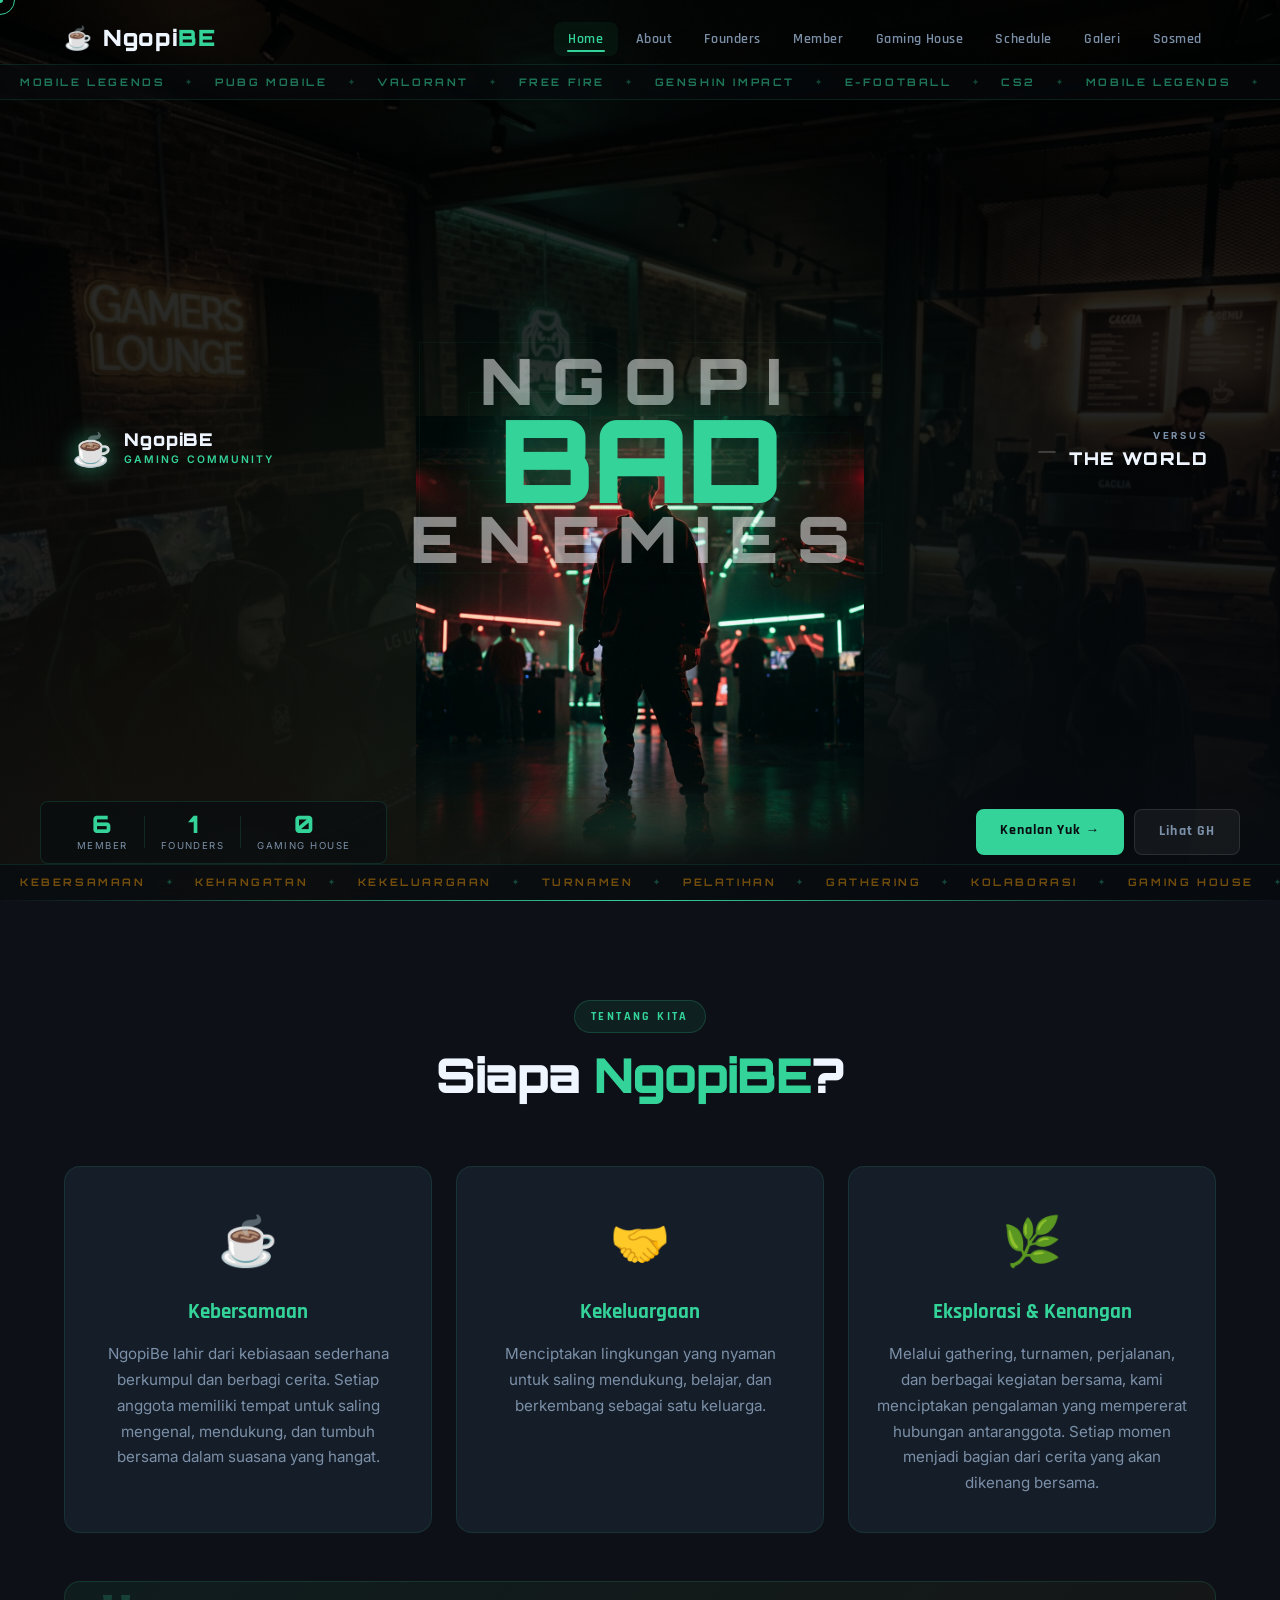
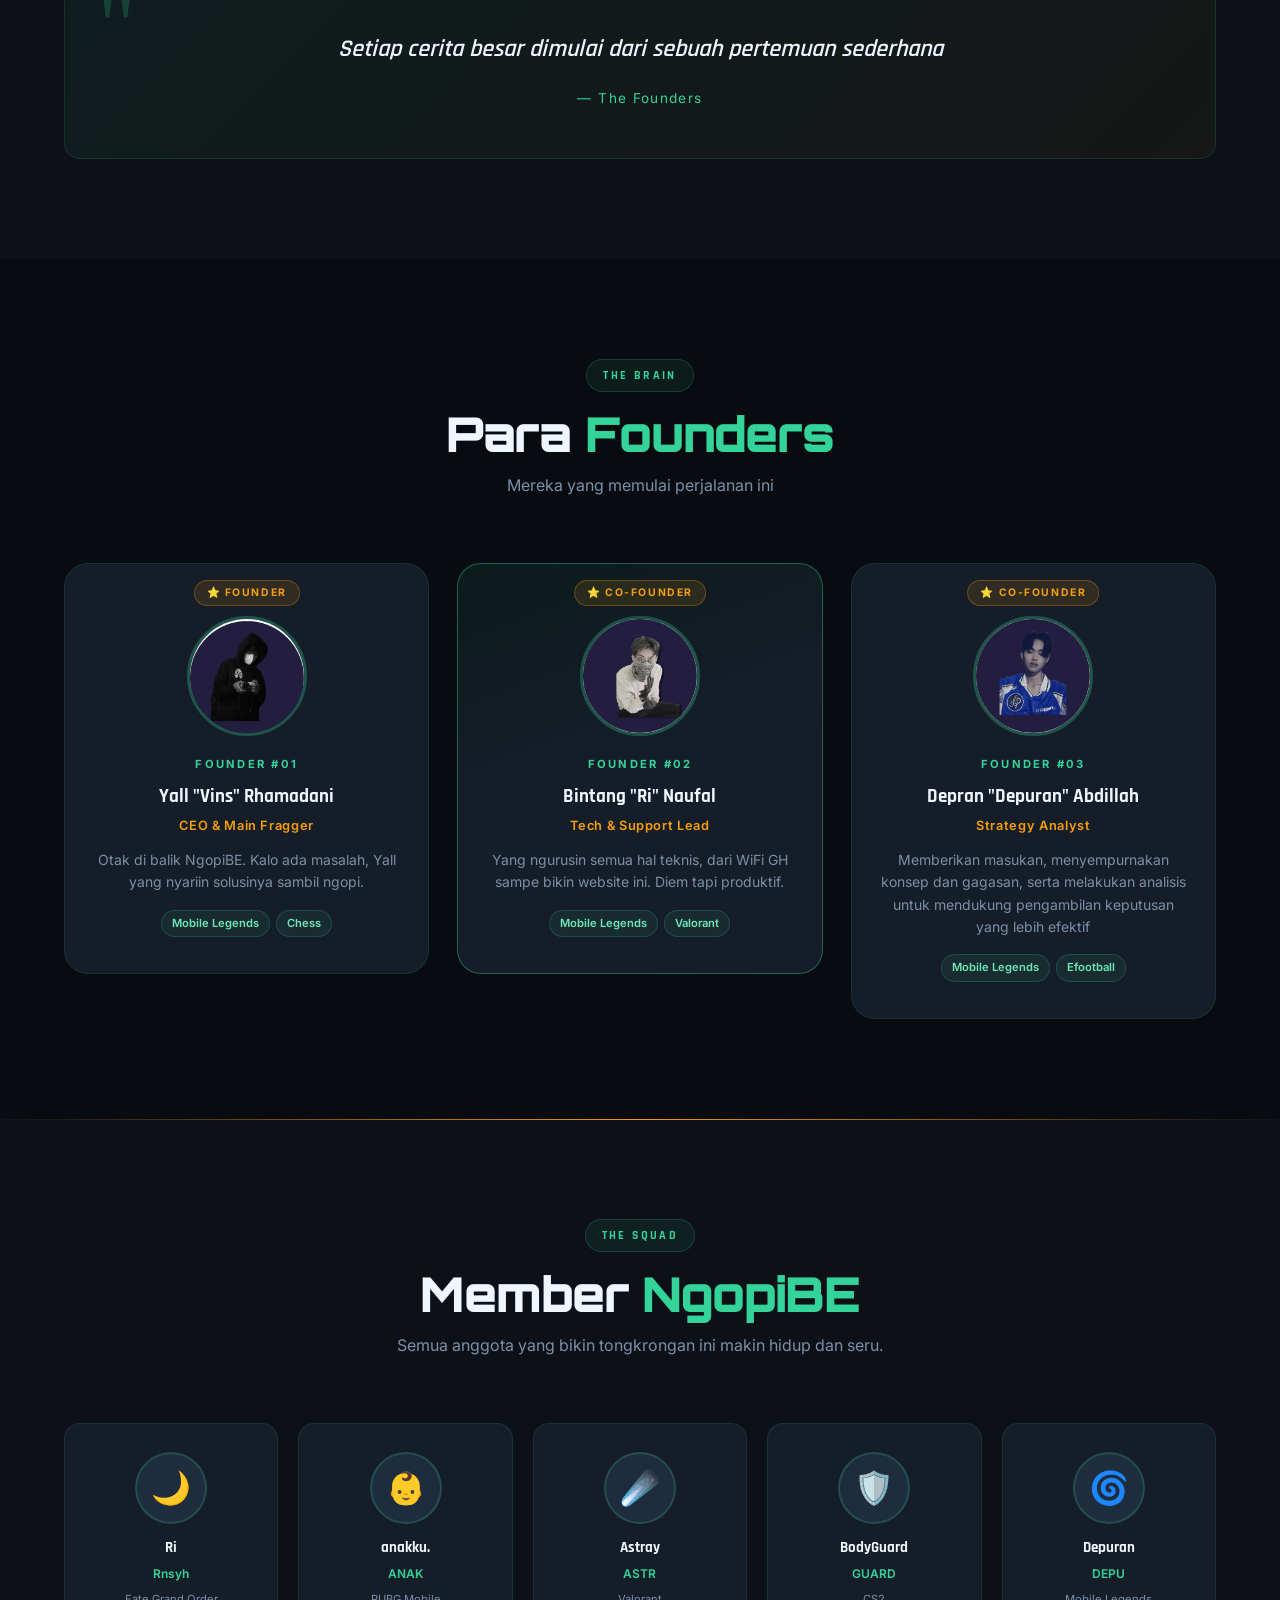
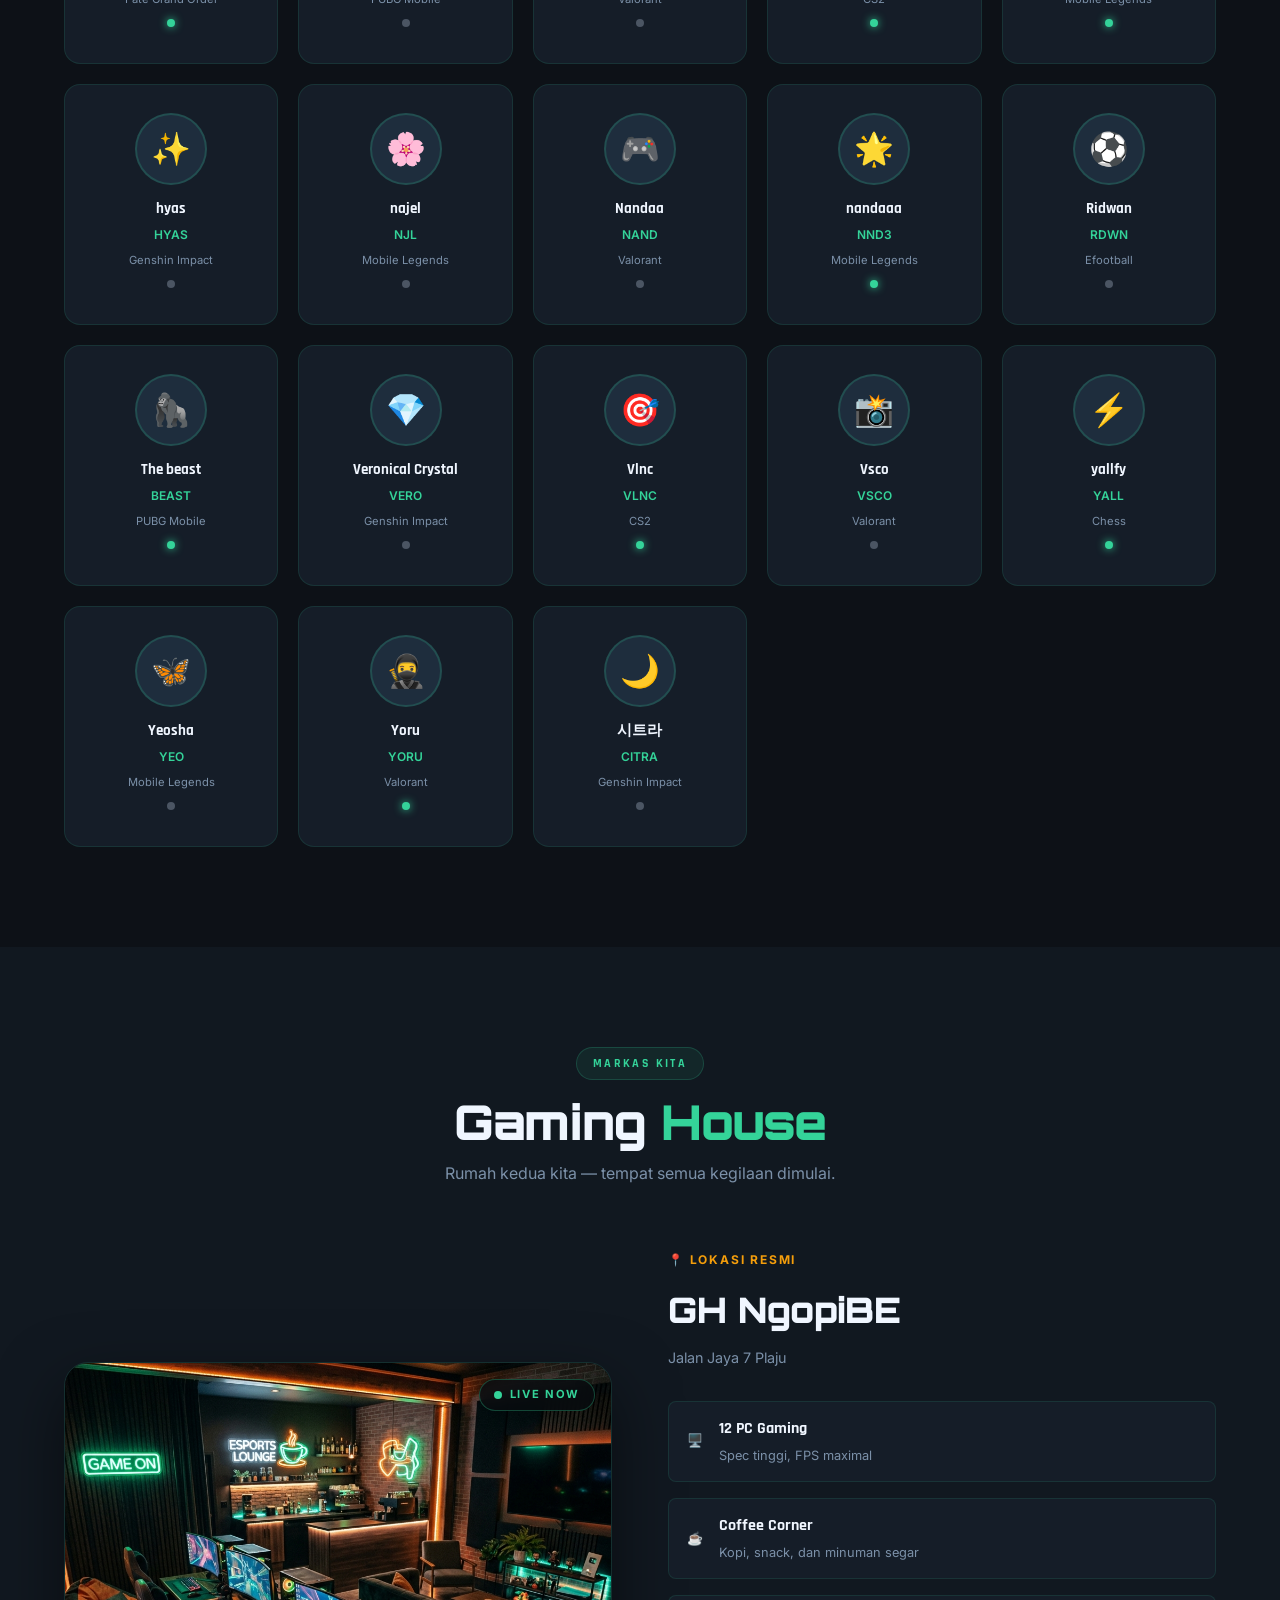
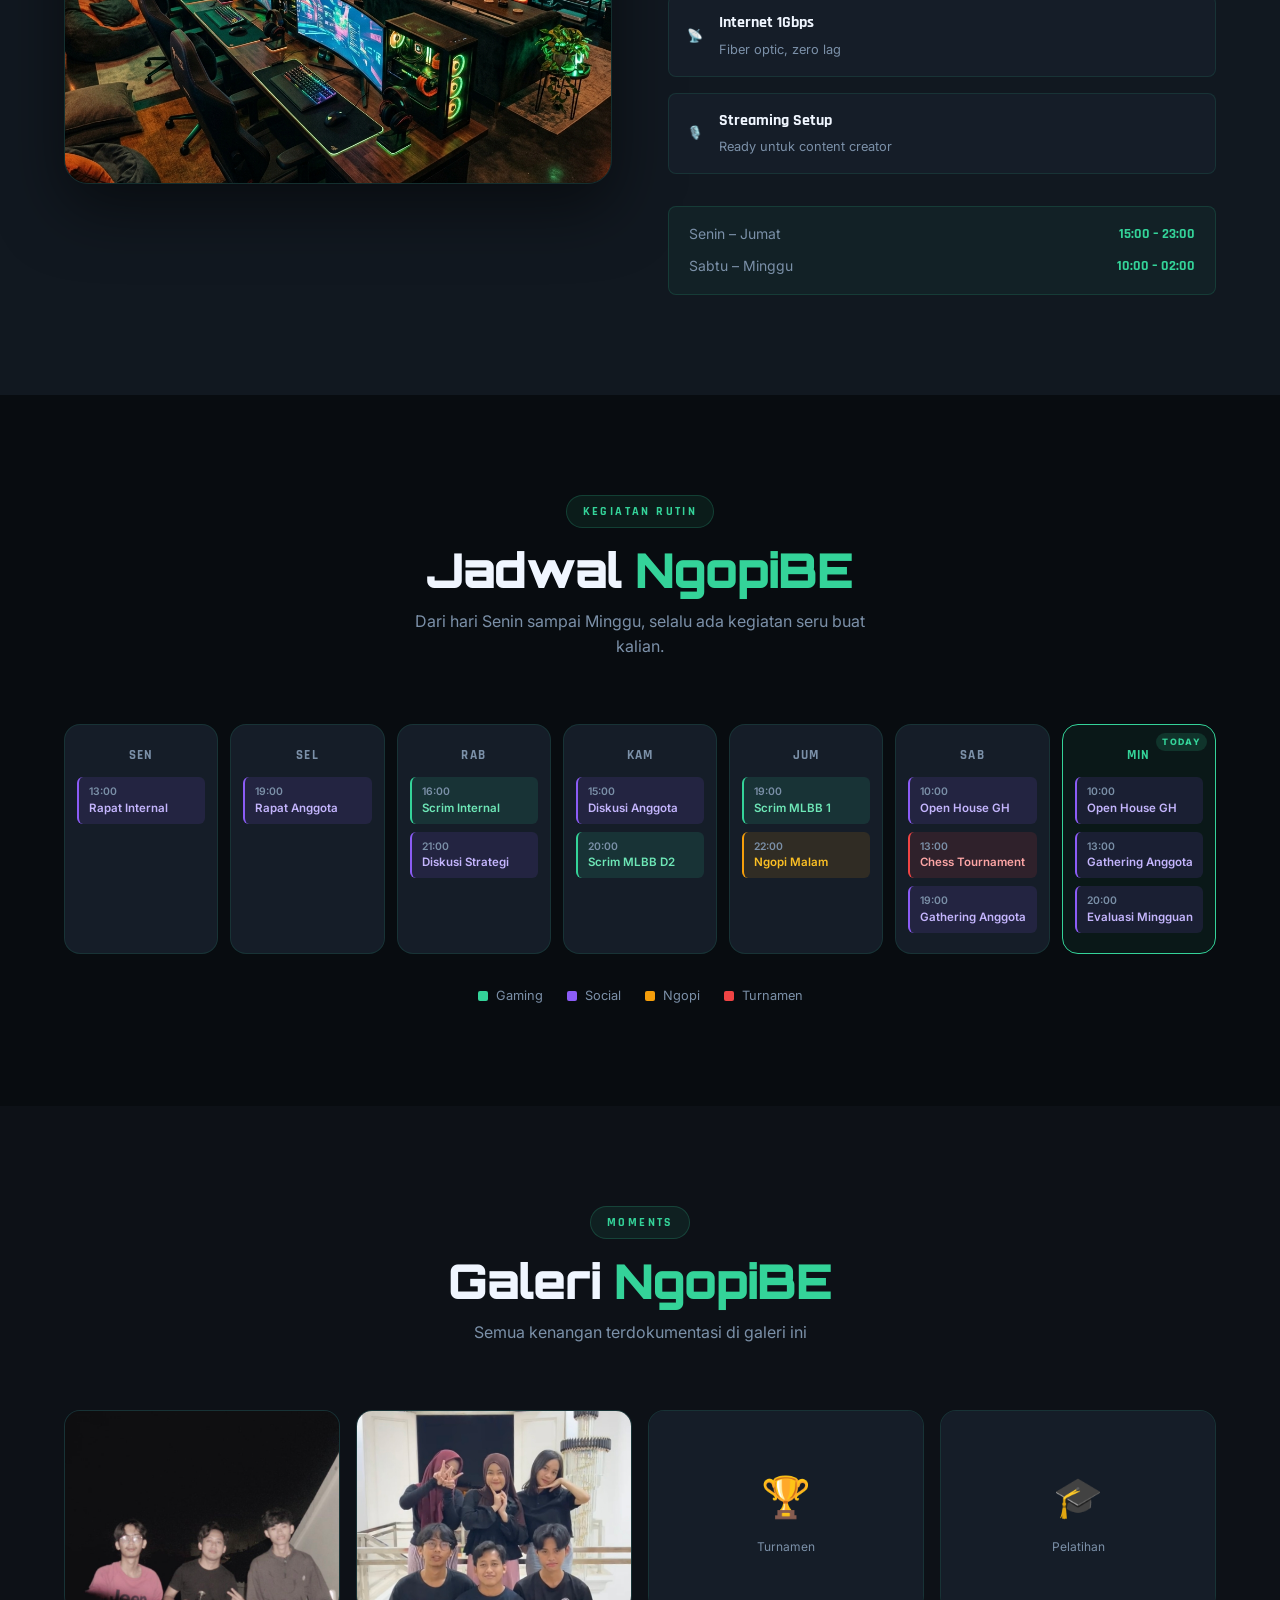
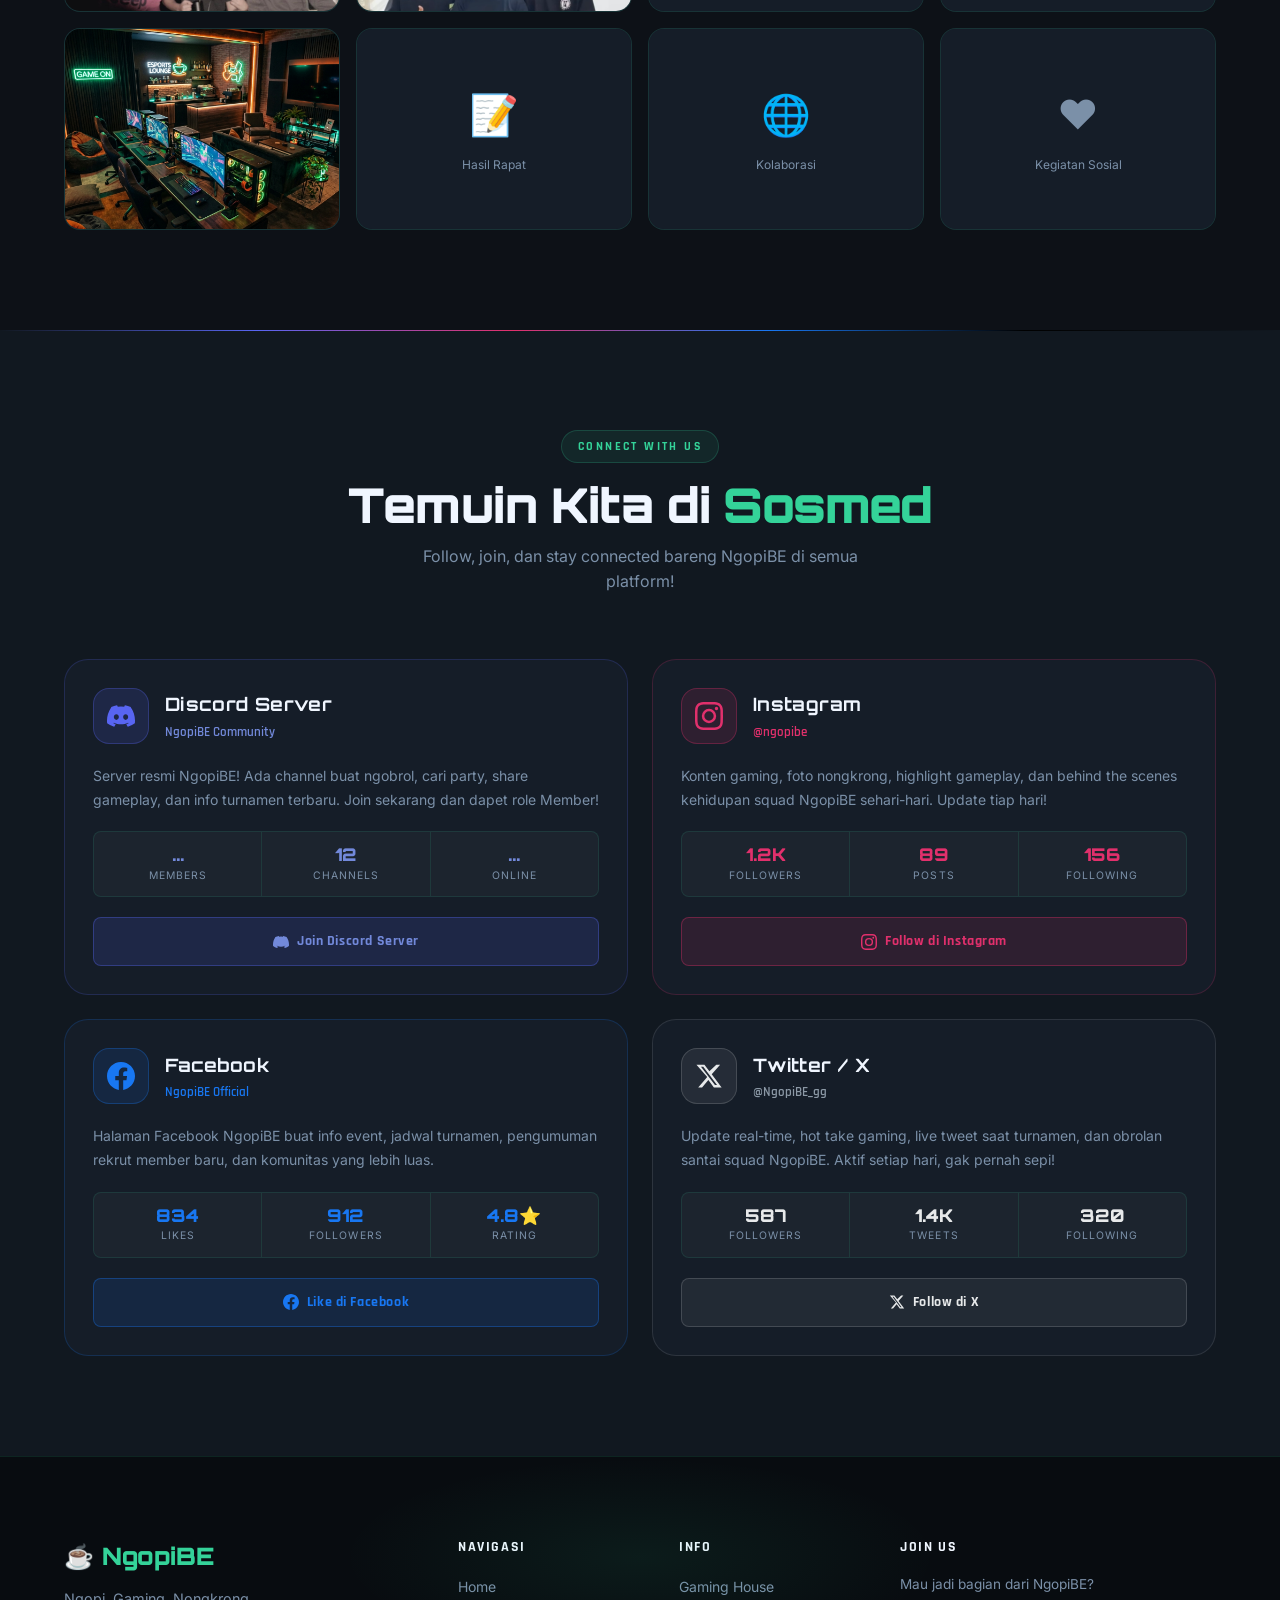
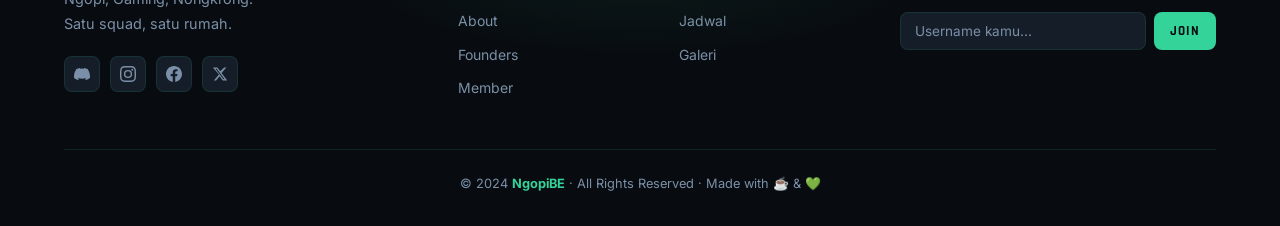
==== index.html @ 9f5633d6 "Update index.html" ====
<!DOCTYPE html>
<html lang="id">

<head>
  <meta charset="UTF-8" />
  <meta name="viewport" content="width=device-width, initial-scale=1.0" />
  <meta name="description"
    content="NgopiBE — Tempat tongkrongan, gaming house, dan komunitas terbaik. Ngopi, main, hangout bareng!" />
  <title>NgopiBE | Ngopi Bad Enemies</title>
  <link rel="preconnect" href="https://fonts.googleapis.com" />
  <link rel="preconnect" href="https://fonts.gstatic.com" crossorigin />
  <link
    href="https://fonts.googleapis.com/css2?family=Rajdhani:wght@400;500;600;700&family=Inter:wght@300;400;500;600&family=Orbitron:wght@400;700;900&display=swap"
    rel="stylesheet" />
  <link rel="stylesheet" href="assets/css/style.css" />
  <script src="https://identity.netlify.com/v1/netlify-identity-widget.js"></script>
</head>

<body>

  <!-- ── CUSTOM MAGNETIC CURSOR ── -->
  <div id="cursor-dot" aria-hidden="true"></div>
  <div id="cursor-follower" aria-hidden="true"></div>

  <!-- ── PARTICLES ── -->
  <div id="particles-container" aria-hidden="true"></div>

  <!-- ── NAVBAR ── -->
  <nav id="navbar" role="navigation" aria-label="Main navigation">
    <div class="nav-container">
      <a href="#home" class="nav-logo" id="nav-logo-link">
        <span class="logo-icon">☕</span>
        <span class="logo-text">Ngopi<span class="logo-accent">BE</span></span>
      </a>
      <ul class="nav-links" id="nav-links-list">
        <li><a href="#home" class="nav-link active" id="nav-home">Home</a></li>
        <li><a href="#about" class="nav-link" id="nav-about">About</a></li>
        <li><a href="#founders" class="nav-link" id="nav-founders">Founders</a></li>
        <li><a href="#members" class="nav-link" id="nav-members">Member</a></li>
        <li><a href="#gaming-house" class="nav-link" id="nav-gh">Gaming House</a></li>
        <li><a href="#schedule" class="nav-link" id="nav-schedule">Schedule</a></li>
        <li><a href="#gallery" class="nav-link" id="nav-gallery">Galeri</a></li>
        <li><a href="#socials" class="nav-link" id="nav-socials">Sosmed</a></li>
      </ul>
      <button class="nav-toggle" id="nav-toggle-btn" aria-label="Toggle menu" aria-expanded="false">
        <span></span><span></span><span></span>
      </button>
    </div>
  </nav>

  <!-- ── HERO SECTION ── -->
  <section id="home" class="hero-section">

    <!-- Background -->
    <div class="hero-bg-overlay"></div>
    <img src="assets/images/hero-bg.png" alt="NgopiBE Background" class="hero-bg-img" />

    <!-- TOP MARQUEE TICKER -->
    <div class="hero-ticker hero-ticker--top" aria-hidden="true">
      <div class="ticker-track">
        <span>MOBILE LEGENDS</span><span class="ticker-dot">✦</span>
        <span>PUBG MOBILE</span><span class="ticker-dot">✦</span>
        <span>VALORANT</span><span class="ticker-dot">✦</span>
        <span>FREE FIRE</span><span class="ticker-dot">✦</span>
        <span>GENSHIN IMPACT</span><span class="ticker-dot">✦</span>
        <span>E-FOOTBALL</span><span class="ticker-dot">✦</span>
        <span>CS2</span><span class="ticker-dot">✦</span>
        <span>MOBILE LEGENDS</span><span class="ticker-dot">✦</span>
        <span>PUBG MOBILE</span><span class="ticker-dot">✦</span>
        <span>VALORANT</span><span class="ticker-dot">✦</span>
        <span>FREE FIRE</span><span class="ticker-dot">✦</span>
        <span>GENSHIN IMPACT</span><span class="ticker-dot">✦</span>
      </div>
    </div>

    <!-- MAIN HERO CONTENT -->
    <div class="hero-center">

      <!-- Left Label -->
      <div class="hero-label-left" id="hero-label-left">
        <div class="hero-org-logo">
          <span class="org-icon">☕</span>
          <div class="org-text">
            <span class="org-name">NgopiBE</span>
            <span class="org-sub">Gaming Community</span>
          </div>
        </div>
      </div>

      <!-- Big Title -->
      <div class="hero-title-wrap" id="hero-main-title">
        <div class="hero-big-number" aria-hidden="true">BE</div>
        <h1 class="hero-main-text">
          <span class="hmt-line hmt-top">NGOPI</span>
          <span class="hmt-line hmt-accent">BAD</span>
          <span class="hmt-line hmt-bottom">ENEMIES</span>
        </h1>
      </div>

      <!-- Right Label -->
      <div class="hero-label-right" id="hero-label-right">
        <span class="hero-versus">—</span>
        <div class="hero-right-info">
          <span class="hero-vs-label">VERSUS</span>
          <span class="hero-vs-name">THE WORLD</span>
        </div>
      </div>

    </div>

    <!-- Character image center -->
    <div class="hero-char-wrap" id="hero-char-wrap" aria-hidden="true">
      <img src="assets/images/hero-char.png" alt="" class="hero-char-img" />
      <div class="hero-char-glow"></div>
    </div>

    <!-- BOTTOM BAR -->
    <div class="hero-bottom-bar" id="hero-bottom-bar">
      <div class="hbb-left">
        <div class="hbb-stat">
          <span class="hbb-num" id="hero-member-count" data-target="12">0</span>
          <span class="hbb-lbl">Member</span>
        </div>
        <div class="hbb-divider"></div>
        <div class="hbb-stat">
          <span class="hbb-num" data-target="3">0</span>
          <span class="hbb-lbl">Founders</span>
        </div>
        <div class="hbb-divider"></div>
        <div class="hbb-stat">
          <span class="hbb-num" data-target="1">0</span>
          <span class="hbb-lbl">Gaming House</span>
        </div>
      </div>
      <div class="hbb-right">
        <a href="#founders" class="hbb-btn" id="hero-cta-founders">Kenalan Yuk →</a>
        <a href="#gaming-house" class="hbb-btn hbb-btn--ghost" id="hero-cta-gh">Lihat GH</a>
      </div>
    </div>

    <!-- BOTTOM MARQUEE TICKER -->
    <div class="hero-ticker hero-ticker--bottom" aria-hidden="true">
      <div class="ticker-track ticker-track--reverse">
        <span>KEBERSAMAAN</span><span class="ticker-dot">✦</span>
        <span>KEHANGATAN</span><span class="ticker-dot">✦</span>
        <span>KEKELUARGAAN</span><span class="ticker-dot">✦</span>
        <span>TURNAMEN</span><span class="ticker-dot">✦</span>
        <span>PELATIHAN</span><span class="ticker-dot">✦</span>
        <span>GATHERING</span><span class="ticker-dot">✦</span>
        <span>KOLABORASI</span><span class="ticker-dot">✦</span>
        <span>GAMING HOUSE</span><span class="ticker-dot">✦</span>
        <span>KESERUAN</span><span class="ticker-dot">✦</span>
        <span>BELAJAR</span><span class="ticker-dot">✦</span>
        <span>BERMAIN</span><span class="ticker-dot">✦</span>
        <span>EST. 2020</span><span class="ticker-dot">✦</span>
      </div>
    </div>

  </section>


  <!-- ── ABOUT SECTION ── -->
  <section id="about" class="about-section section-padding">
    <div class="container">
      <div class="section-header">
        <span class="section-tag">Tentang Kita</span>
        <h2 class="section-title" id="about-title">Siapa <span class="accent">NgopiBE</span>?</h2>
      </div>
      <div class="about-grid">
        <div class="about-card" id="about-card-1">
          <div class="about-icon">☕</div>
          <h3>Kebersamaan</h3>
          <p>NgopiBe lahir dari kebiasaan sederhana berkumpul dan berbagi cerita. Setiap anggota memiliki tempat untuk saling mengenal, 
            mendukung, dan tumbuh bersama dalam suasana yang hangat.</p>
        </div>
        <div class="about-card" id="about-card-2">
          <div class="about-icon">🤝</div>
          <h3>Kekeluargaan</h3>
          <p>Menciptakan lingkungan yang nyaman untuk saling mendukung, belajar, dan berkembang sebagai satu keluarga.</p>
        </div>
        <div class="about-card" id="about-card-3">
          <div class="about-icon">🌿</div>
          <h3>Eksplorasi & Kenangan</h3>
          <p>Melalui gathering, turnamen, perjalanan, dan berbagai kegiatan bersama, kami menciptakan pengalaman yang mempererat 
            hubungan antaranggota. Setiap momen menjadi bagian dari cerita yang akan dikenang bersama.</p>
        </div>
      </div>
      <div class="about-quote-block" id="about-quote">
        <div class="quote-mark">"</div>
        <blockquote>Setiap cerita besar dimulai dari sebuah pertemuan sederhana
        </blockquote>
        <cite>— The Founders</cite>
      </div>
    </div>
  </section>

  <!-- ── FOUNDERS SECTION ── -->
  <section id="founders" class="founders-section section-padding">
    <div class="container">
      <div class="section-header">
        <span class="section-tag">The Brain</span>
        <h2 class="section-title" id="founders-title">Para <span class="accent">Founders</span></h2>
        <p class="section-desc">Mereka yang memulai perjalanan ini</p>
      </div>
      <div class="founders-grid" id="founders-grid">

        <div class="founder-card" id="founder-card-1">
          <div class="founder-badge-top">⭐ FOUNDER</div>
          <div class="founder-card-inner">
            <div class="founder-img-wrap">
              <img src="assets/images/founder1.png" alt="Founder 1 NgopiBE" class="founder-img" />
              <div class="founder-glow"></div>
            </div>
            <div class="founder-rank">Founder #01</div>
            <h3 class="founder-name">Yall "Vins" Rhamadani</h3>
            <p class="founder-role">CEO & Main Fragger</p>
            <p class="founder-bio">Otak di balik NgopiBE. Kalo ada masalah, Yall yang nyariin solusinya sambil ngopi.
            </p>
            <div class="founder-games">
              <span class="game-tag">Mobile Legends</span>
              <span class="game-tag">Chess</span>
            </div>
          </div>
        </div>

        <div class="founder-card featured" id="founder-card-2">
          <div class="founder-badge-top">⭐ CO-FOUNDER</div>
          <div class="founder-card-inner">
            <div class="founder-img-wrap">
              <img src="assets/images/founder2.png" alt="Founder 2 NgopiBE" class="founder-img" />
              <div class="founder-glow"></div>
            </div>
            <div class="founder-rank">Founder #02</div>
            <h3 class="founder-name">Bintang "Ri" Naufal</h3>
            <p class="founder-role">Tech & Support Lead</p>
            <p class="founder-bio">Yang ngurusin semua hal teknis, dari WiFi GH sampe bikin website ini. Diem tapi
              produktif.</p>
            <div class="founder-games">
              <span class="game-tag">Mobile Legends</span>
              <span class="game-tag">Valorant</span>
            </div>
          </div>
        </div>

        <div class="founder-card" id="founder-card-3">
          <div class="founder-badge-top">⭐ CO-FOUNDER</div>
          <div class="founder-card-inner">
            <div class="founder-img-wrap">
              <img src="assets/images/founder3.png" alt="Founder 3 NgopiBE" class="founder-img" />
              <div class="founder-glow"></div>
            </div>
            <div class="founder-rank">Founder #03</div>
            <h3 class="founder-name">Depran "Depuran" Abdillah</h3>
            <p class="founder-role">Strategy Analyst</p>
            <p class="founder-bio">Memberikan masukan, menyempurnakan konsep dan gagasan, serta melakukan analisis untuk
              mendukung pengambilan keputusan yang lebih efektif</p>
            <div class="founder-games">
              <span class="game-tag">Mobile Legends</span>
              <span class="game-tag">Efootball</span>
            </div>
          </div>
        </div>

      </div>
    </div>
  </section>

  <!-- ── MEMBERS SECTION ── -->
  <section id="members" class="members-section section-padding">
    <div class="container">
      <div class="section-header">
        <span class="section-tag">The Squad</span>
        <h2 class="section-title" id="members-title">Member <span class="accent">NgopiBE</span></h2>
        <p class="section-desc">Semua anggota yang bikin tongkrongan ini makin hidup dan seru.</p>
      </div>
      <div class="members-grid" id="members-grid">
        <!-- Member cards generated by JS -->
      </div>
    </div>
  </section>

  <!-- ── GAMING HOUSE SECTION ── -->
  <section id="gaming-house" class="gh-section section-padding">
    <div class="container">
      <div class="section-header">
        <span class="section-tag">Markas Kita</span>
        <h2 class="section-title" id="gh-title">Gaming <span class="accent">House</span></h2>
        <p class="section-desc">Rumah kedua kita — tempat semua kegilaan dimulai.</p>
      </div>
      <div class="gh-content">
        <div class="gh-image-wrap" id="gh-image-wrap">
          <img src="assets/images/gh-location.png" alt="NgopiBE Gaming House Interior" class="gh-img" />
          <div class="gh-img-overlay">
            <span class="gh-live-badge"><span class="live-dot"></span> LIVE NOW</span>
          </div>
        </div>
        <div class="gh-info" id="gh-info">
          <div class="gh-tag">📍 Lokasi Resmi</div>
          <h3 class="gh-name" id="gh-name"></h3>
          <p class="gh-address" id="gh-address"></p>
          <div class="gh-features" id="gh-features-container">
            <!-- Features populated by JS -->
          </div>
          <div class="gh-hours" id="gh-hours-container">
            <!-- Hours populated by JS -->
          </div>
        </div>
      </div>
    </div>
  </section>

  <!-- ── SCHEDULE SECTION ── -->
  <section id="schedule" class="schedule-section section-padding">
    <div class="container">
      <div class="section-header">
        <span class="section-tag">Kegiatan Rutin</span>
        <h2 class="section-title" id="schedule-title">Jadwal <span class="accent">NgopiBE</span></h2>
        <p class="section-desc">Dari hari Senin sampai Minggu, selalu ada kegiatan seru buat kalian.</p>
      </div>
      <div class="schedule-week" id="schedule-week">
        <!-- Schedule cards generated by JS -->
      </div>
      <div class="schedule-legend">
        <div class="legend-item"><span class="legend-dot gaming"></span> Gaming</div>
        <div class="legend-item"><span class="legend-dot social"></span> Social</div>
        <div class="legend-item"><span class="legend-dot coffee"></span> Ngopi</div>
        <div class="legend-item"><span class="legend-dot tournament"></span> Turnamen</div>
      </div>
    </div>
  </section>

  <!-- ── GALLERY SECTION ── -->
  <section id="gallery" class="gallery-section section-padding">
    <div class="container">
      <div class="section-header">
        <span class="section-tag">Moments</span>
        <h2 class="section-title" id="gallery-title">Galeri <span class="accent">NgopiBE</span></h2>
        <p class="section-desc">Semua kenangan terdokumentasi di galeri ini</p>
      </div>
      <div class="gallery-grid" id="gallery-grid">
        <!-- Gallery items generated by JS -->
      </div>
    </div>
  </section>

  <!-- ── SOCIAL MEDIA SECTION ── -->
  <section id="socials" class="socials-section section-padding">
    <div class="container">
      <div class="section-header">
        <span class="section-tag">Connect With Us</span>
        <h2 class="section-title" id="socials-title">Temuin Kita di <span class="accent">Sosmed</span></h2>
        <p class="section-desc">Follow, join, dan stay connected bareng NgopiBE di semua platform!</p>
      </div>
      <div class="socials-grid" id="socials-grid">

        <!-- Discord -->
        <div class="social-card discord-card reveal" id="social-discord">
          <div class="social-card-header">
            <div class="social-icon-wrap discord">
              <svg viewBox="0 0 24 24" fill="currentColor" class="social-svg" aria-hidden="true">
                <path
                  d="M20.317 4.37a19.791 19.791 0 0 0-4.885-1.515.074.074 0 0 0-.079.037c-.21.375-.444.864-.608 1.25a18.27 18.27 0 0 0-5.487 0 12.64 12.64 0 0 0-.617-1.25.077.077 0 0 0-.079-.037A19.736 19.736 0 0 0 3.677 4.37a.07.07 0 0 0-.032.027C.533 9.046-.32 13.58.099 18.057a.082.082 0 0 0 .031.057 19.9 19.9 0 0 0 5.993 3.03.078.078 0 0 0 .084-.028 14.09 14.09 0 0 0 1.226-1.994.076.076 0 0 0-.041-.106 13.107 13.107 0 0 1-1.872-.892.077.077 0 0 1-.008-.128 10.2 10.2 0 0 0 .372-.292.074.074 0 0 1 .077-.01c3.928 1.793 8.18 1.793 12.062 0a.074.074 0 0 1 .078.01c.12.098.246.198.373.292a.077.077 0 0 1-.006.127 12.299 12.299 0 0 1-1.873.892.077.077 0 0 0-.041.107c.36.698.772 1.362 1.225 1.993a.076.076 0 0 0 .084.028 19.839 19.839 0 0 0 6.002-3.03.077.077 0 0 0 .032-.054c.5-5.177-.838-9.674-3.549-13.66a.061.061 0 0 0-.031-.03zM8.02 15.33c-1.183 0-2.157-1.085-2.157-2.419 0-1.333.956-2.419 2.157-2.419 1.21 0 2.176 1.096 2.157 2.42 0 1.333-.956 2.418-2.157 2.418zm7.975 0c-1.183 0-2.157-1.085-2.157-2.419 0-1.333.955-2.419 2.157-2.419 1.21 0 2.176 1.096 2.157 2.42 0 1.333-.946 2.418-2.157 2.418z" />
              </svg>
            </div>
            <div class="social-platform-info">
              <span class="platform-name">Discord Server</span>
              <span class="platform-handle">NgopiBE Community</span>
            </div>
          </div>
          <div class="social-card-body">
            <p class="social-desc">Server resmi NgopiBE! Ada channel buat ngobrol, cari party, share gameplay, dan info
              turnamen terbaru. Join sekarang dan dapet role Member!</p>
            <div class="social-stats">
              <div class="sstat-item">
                <span class="sstat-num" id="dc-members">...</span>
                <span class="sstat-lbl">Members</span>
              </div>
              <div class="sstat-item">
                <span class="sstat-num">12</span>
                <span class="sstat-lbl">Channels</span>
              </div>
              <div class="sstat-item">
                <span class="sstat-num" id="dc-online">...</span>
                <span class="sstat-lbl">Online</span>
              </div>
            </div>
          </div>
          <a href="https://discord.gg/YMsmjPGB" target="_blank" rel="noopener" id="btn-discord"
            class="social-cta-btn discord-btn">
            <svg viewBox="0 0 24 24" fill="currentColor" width="16" height="16">
              <path
                d="M20.317 4.37a19.791 19.791 0 0 0-4.885-1.515.074.074 0 0 0-.079.037c-.21.375-.444.864-.608 1.25a18.27 18.27 0 0 0-5.487 0 12.64 12.64 0 0 0-.617-1.25.077.077 0 0 0-.079-.037A19.736 19.736 0 0 0 3.677 4.37a.07.07 0 0 0-.032.027C.533 9.046-.32 13.58.099 18.057a.082.082 0 0 0 .031.057 19.9 19.9 0 0 0 5.993 3.03.078.078 0 0 0 .084-.028 14.09 14.09 0 0 0 1.226-1.994.076.076 0 0 0-.041-.106 13.107 13.107 0 0 1-1.872-.892.077.077 0 0 1-.008-.128 10.2 10.2 0 0 0 .372-.292.074.074 0 0 1 .077-.01c3.928 1.793 8.18 1.793 12.062 0a.074.074 0 0 1 .078.01c.12.098.246.198.373.292a.077.077 0 0 1-.006.127 12.299 12.299 0 0 1-1.873.892.077.077 0 0 0-.041.107c.36.698.772 1.362 1.225 1.993a.076.076 0 0 0 .084.028 19.839 19.839 0 0 0 6.002-3.03.077.077 0 0 0 .032-.054c.5-5.177-.838-9.674-3.549-13.66a.061.061 0 0 0-.031-.03z" />
            </svg>
            Join Discord Server
          </a>
        </div>

        <!-- Instagram -->
        <div class="social-card instagram-card reveal reveal-delay-1" id="social-instagram">
          <div class="social-card-header">
            <div class="social-icon-wrap instagram">
              <svg viewBox="0 0 24 24" fill="currentColor" class="social-svg" aria-hidden="true">
                <path
                  d="M12 2.163c3.204 0 3.584.012 4.85.07 3.252.148 4.771 1.691 4.919 4.919.058 1.265.069 1.645.069 4.849 0 3.205-.012 3.584-.069 4.849-.149 3.225-1.664 4.771-4.919 4.919-1.266.058-1.644.07-4.85.07-3.204 0-3.584-.012-4.849-.07-3.26-.149-4.771-1.699-4.919-4.92-.058-1.265-.07-1.644-.07-4.849 0-3.204.013-3.583.07-4.849.149-3.227 1.664-4.771 4.919-4.919 1.266-.057 1.645-.069 4.849-.069zM12 0C8.741 0 8.333.014 7.053.072 2.695.272.273 2.69.073 7.052.014 8.333 0 8.741 0 12c0 3.259.014 3.668.072 4.948.2 4.358 2.618 6.78 6.98 6.98C8.333 23.986 8.741 24 12 24c3.259 0 3.668-.014 4.948-.072 4.354-.2 6.782-2.618 6.979-6.98.059-1.28.073-1.689.073-4.948 0-3.259-.014-3.667-.072-4.947-.196-4.354-2.617-6.78-6.979-6.98C15.668.014 15.259 0 12 0zm0 5.838a6.162 6.162 0 1 0 0 12.324 6.162 6.162 0 0 0 0-12.324zM12 16a4 4 0 1 1 0-8 4 4 0 0 1 0 8zm6.406-11.845a1.44 1.44 0 1 0 0 2.881 1.44 1.44 0 0 0 0-2.881z" />
              </svg>
            </div>
            <div class="social-platform-info">
              <span class="platform-name">Instagram</span>
              <span class="platform-handle">@ngopibe</span>
            </div>
          </div>
          <div class="social-card-body">
            <p class="social-desc">Konten gaming, foto nongkrong, highlight gameplay, dan behind the scenes kehidupan
              squad NgopiBE sehari-hari. Update tiap hari!</p>
            <div class="social-stats">
              <div class="sstat-item">
                <span class="sstat-num">1.2K</span>
                <span class="sstat-lbl">Followers</span>
              </div>
              <div class="sstat-item">
                <span class="sstat-num">89</span>
                <span class="sstat-lbl">Posts</span>
              </div>
              <div class="sstat-item">
                <span class="sstat-num">156</span>
                <span class="sstat-lbl">Following</span>
              </div>
            </div>
          </div>
          <a href="https://www.instagram.com/ngopibe/?utm_source=ig_web_button_share_sheet" target="_blank"
            rel="noopener" id="btn-instagram" class="social-cta-btn instagram-btn">
            <svg viewBox="0 0 24 24" fill="currentColor" width="16" height="16">
              <path
                d="M12 2.163c3.204 0 3.584.012 4.85.07 3.252.148 4.771 1.691 4.919 4.919.058 1.265.069 1.645.069 4.849 0 3.205-.012 3.584-.069 4.849-.149 3.225-1.664 4.771-4.919 4.919-1.266.058-1.644.07-4.85.07-3.204 0-3.584-.012-4.849-.07-3.26-.149-4.771-1.699-4.919-4.92-.058-1.265-.07-1.644-.07-4.849 0-3.204.013-3.583.07-4.849.149-3.227 1.664-4.771 4.919-4.919 1.266-.057 1.645-.069 4.849-.069zM12 0C8.741 0 8.333.014 7.053.072 2.695.272.273 2.69.073 7.052.014 8.333 0 8.741 0 12c0 3.259.014 3.668.072 4.948.2 4.358 2.618 6.78 6.98 6.98C8.333 23.986 8.741 24 12 24c3.259 0 3.668-.014 4.948-.072 4.354-.2 6.782-2.618 6.979-6.98.059-1.28.073-1.689.073-4.948 0-3.259-.014-3.667-.072-4.947-.196-4.354-2.617-6.78-6.979-6.98C15.668.014 15.259 0 12 0zm0 5.838a6.162 6.162 0 1 0 0 12.324 6.162 6.162 0 0 0 0-12.324zM12 16a4 4 0 1 1 0-8 4 4 0 0 1 0 8zm6.406-11.845a1.44 1.44 0 1 0 0 2.881 1.44 1.44 0 0 0 0-2.881z" />
            </svg>
            Follow di Instagram
          </a>
        </div>

        <!-- Facebook -->
        <div class="social-card facebook-card reveal reveal-delay-2" id="social-facebook">
          <div class="social-card-header">
            <div class="social-icon-wrap facebook">
              <svg viewBox="0 0 24 24" fill="currentColor" class="social-svg" aria-hidden="true">
                <path
                  d="M24 12.073c0-6.627-5.373-12-12-12s-12 5.373-12 12c0 5.99 4.388 10.954 10.125 11.854v-8.385H7.078v-3.47h3.047V9.43c0-3.007 1.792-4.669 4.533-4.669 1.312 0 2.686.235 2.686.235v2.953H15.83c-1.491 0-1.956.925-1.956 1.874v2.25h3.328l-.532 3.47h-2.796v8.385C19.612 23.027 24 18.062 24 12.073z" />
              </svg>
            </div>
            <div class="social-platform-info">
              <span class="platform-name">Facebook</span>
              <span class="platform-handle">NgopiBE Official</span>
            </div>
          </div>
          <div class="social-card-body">
            <p class="social-desc">Halaman Facebook NgopiBE buat info event, jadwal turnamen, pengumuman rekrut member
              baru, dan komunitas yang lebih luas.</p>
            <div class="social-stats">
              <div class="sstat-item">
                <span class="sstat-num">834</span>
                <span class="sstat-lbl">Likes</span>
              </div>
              <div class="sstat-item">
                <span class="sstat-num">912</span>
                <span class="sstat-lbl">Followers</span>
              </div>
              <div class="sstat-item">
                <span class="sstat-num">4.8⭐</span>
                <span class="sstat-lbl">Rating</span>
              </div>
            </div>
          </div>
          <a href="https://facebook.com/ngopibe" target="_blank" rel="noopener" id="btn-facebook"
            class="social-cta-btn facebook-btn">
            <svg viewBox="0 0 24 24" fill="currentColor" width="16" height="16">
              <path
                d="M24 12.073c0-6.627-5.373-12-12-12s-12 5.373-12 12c0 5.99 4.388 10.954 10.125 11.854v-8.385H7.078v-3.47h3.047V9.43c0-3.007 1.792-4.669 4.533-4.669 1.312 0 2.686.235 2.686.235v2.953H15.83c-1.491 0-1.956.925-1.956 1.874v2.25h3.328l-.532 3.47h-2.796v8.385C19.612 23.027 24 18.062 24 12.073z" />
            </svg>
            Like di Facebook
          </a>
        </div>

        <!-- Twitter / X -->
        <div class="social-card twitter-card reveal reveal-delay-3" id="social-twitter">
          <div class="social-card-header">
            <div class="social-icon-wrap twitter">
              <svg viewBox="0 0 24 24" fill="currentColor" class="social-svg" aria-hidden="true">
                <path
                  d="M18.244 2.25h3.308l-7.227 8.26 8.502 11.24H16.17l-4.714-6.231-5.401 6.231H2.748l7.73-8.835L1.254 2.25H8.08l4.253 5.622zm-1.161 17.52h1.833L7.084 4.126H5.117z" />
              </svg>
            </div>
            <div class="social-platform-info">
              <span class="platform-name">Twitter / X</span>
              <span class="platform-handle">@NgopiBE_gg</span>
            </div>
          </div>
          <div class="social-card-body">
            <p class="social-desc">Update real-time, hot take gaming, live tweet saat turnamen, dan obrolan santai squad
              NgopiBE. Aktif setiap hari, gak pernah sepi!</p>
            <div class="social-stats">
              <div class="sstat-item">
                <span class="sstat-num">587</span>
                <span class="sstat-lbl">Followers</span>
              </div>
              <div class="sstat-item">
                <span class="sstat-num">1.4K</span>
                <span class="sstat-lbl">Tweets</span>
              </div>
              <div class="sstat-item">
                <span class="sstat-num">320</span>
                <span class="sstat-lbl">Following</span>
              </div>
            </div>
          </div>
          <a href="https://twitter.com/NgopiBE_gg" target="_blank" rel="noopener" id="btn-twitter"
            class="social-cta-btn twitter-btn">
            <svg viewBox="0 0 24 24" fill="currentColor" width="16" height="16">
              <path
                d="M18.244 2.25h3.308l-7.227 8.26 8.502 11.24H16.17l-4.714-6.231-5.401 6.231H2.748l7.73-8.835L1.254 2.25H8.08l4.253 5.622zm-1.161 17.52h1.833L7.084 4.126H5.117z" />
            </svg>
            Follow di X
          </a>
        </div>

      </div>
    </div>
  </section>

  <!-- ── FOOTER ── -->
  <footer class="footer" id="main-footer">
    <div class="footer-glow"></div>
    <div class="container">
      <div class="footer-top">
        <div class="footer-brand">
          <div class="footer-logo">☕ NgopiBE</div>
          <p>Ngopi, Gaming, Nongkrong.<br />Satu squad, satu rumah.</p>
          <div class="footer-socials">
            <a href="https://discord.gg/YMsmjPGB" target="_blank" rel="noopener" id="footer-dc" class="social-link"
              aria-label="Discord">
              <svg viewBox="0 0 24 24" fill="currentColor" width="16" height="16">
                <path
                  d="M20.317 4.37a19.791 19.791 0 0 0-4.885-1.515.074.074 0 0 0-.079.037c-.21.375-.444.864-.608 1.25a18.27 18.27 0 0 0-5.487 0 12.64 12.64 0 0 0-.617-1.25.077.077 0 0 0-.079-.037A19.736 19.736 0 0 0 3.677 4.37a.07.07 0 0 0-.032.027C.533 9.046-.32 13.58.099 18.057a.082.082 0 0 0 .031.057 19.9 19.9 0 0 0 5.993 3.03.078.078 0 0 0 .084-.028 14.09 14.09 0 0 0 1.226-1.994.076.076 0 0 0-.041-.106 13.107 13.107 0 0 1-1.872-.892.077.077 0 0 1-.008-.128 10.2 10.2 0 0 0 .372-.292.074.074 0 0 1 .077-.01c3.928 1.793 8.18 1.793 12.062 0a.074.074 0 0 1 .078.01c.12.098.246.198.373.292a.077.077 0 0 1-.006.127 12.299 12.299 0 0 1-1.873.892.077.077 0 0 0-.041.107c.36.698.772 1.362 1.225 1.993a.076.076 0 0 0 .084.028 19.839 19.839 0 0 0 6.002-3.03.077.077 0 0 0 .032-.054c.5-5.177-.838-9.674-3.549-13.66a.061.061 0 0 0-.031-.03z" />
              </svg>
            </a>
            <a href="https://www.instagram.com/ngopibe/?utm_source=ig_web_button_share_sheet" target="_blank"
              rel="noopener" id="footer-ig" class="social-link" aria-label="Instagram">
              <svg viewBox="0 0 24 24" fill="currentColor" width="16" height="16">
                <path
                  d="M12 2.163c3.204 0 3.584.012 4.85.07 3.252.148 4.771 1.691 4.919 4.919.058 1.265.069 1.645.069 4.849 0 3.205-.012 3.584-.069 4.849-.149 3.225-1.664 4.771-4.919 4.919-1.266.058-1.644.07-4.85.07-3.204 0-3.584-.012-4.849-.07-3.26-.149-4.771-1.699-4.919-4.92-.058-1.265-.07-1.644-.07-4.849 0-3.204.013-3.583.07-4.849.149-3.227 1.664-4.771 4.919-4.919 1.266-.057 1.645-.069 4.849-.069zM12 0C8.741 0 8.333.014 7.053.072 2.695.272.273 2.69.073 7.052.014 8.333 0 8.741 0 12c0 3.259.014 3.668.072 4.948.2 4.358 2.618 6.78 6.98 6.98C8.333 23.986 8.741 24 12 24c3.259 0 3.668-.014 4.948-.072 4.354-.2 6.782-2.618 6.979-6.98.059-1.28.073-1.689.073-4.948 0-3.259-.014-3.667-.072-4.947-.196-4.354-2.617-6.78-6.979-6.98C15.668.014 15.259 0 12 0zm0 5.838a6.162 6.162 0 1 0 0 12.324 6.162 6.162 0 0 0 0-12.324zM12 16a4 4 0 1 1 0-8 4 4 0 0 1 0 8zm6.406-11.845a1.44 1.44 0 1 0 0 2.881 1.44 1.44 0 0 0 0-2.881z" />
              </svg>
            </a>
            <a href="https://facebook.com/ngopibe" target="_blank" rel="noopener" id="footer-fb" class="social-link"
              aria-label="Facebook">
              <svg viewBox="0 0 24 24" fill="currentColor" width="16" height="16">
                <path
                  d="M24 12.073c0-6.627-5.373-12-12-12s-12 5.373-12 12c0 5.99 4.388 10.954 10.125 11.854v-8.385H7.078v-3.47h3.047V9.43c0-3.007 1.792-4.669 4.533-4.669 1.312 0 2.686.235 2.686.235v2.953H15.83c-1.491 0-1.956.925-1.956 1.874v2.25h3.328l-.532 3.47h-2.796v8.385C19.612 23.027 24 18.062 24 12.073z" />
              </svg>
            </a>
            <a href="https://twitter.com/NgopiBE_gg" target="_blank" rel="noopener" id="footer-tw" class="social-link"
              aria-label="Twitter/X">
              <svg viewBox="0 0 24 24" fill="currentColor" width="16" height="16">
                <path
                  d="M18.244 2.25h3.308l-7.227 8.26 8.502 11.24H16.17l-4.714-6.231-5.401 6.231H2.748l7.73-8.835L1.254 2.25H8.08l4.253 5.622zm-1.161 17.52h1.833L7.084 4.126H5.117z" />
              </svg>
            </a>
          </div>
        </div>
        <div class="footer-links-col">
          <h4>Navigasi</h4>
          <ul>
            <li><a href="#home" id="foot-nav-home">Home</a></li>
            <li><a href="#about" id="foot-nav-about">About</a></li>
            <li><a href="#founders" id="foot-nav-founders">Founders</a></li>
            <li><a href="#members" id="foot-nav-members">Member</a></li>
          </ul>
        </div>
        <div class="footer-links-col">
          <h4>Info</h4>
          <ul>
            <li><a href="#gaming-house" id="foot-nav-gh">Gaming House</a></li>
            <li><a href="#schedule" id="foot-nav-sched">Jadwal</a></li>
            <li><a href="#gallery" id="foot-nav-gal">Galeri</a></li>
          </ul>
        </div>
        <div class="footer-newsletter">
          <h4>Join Us</h4>
          <p>Mau jadi bagian dari NgopiBE?</p>
          <div class="newsletter-form">
            <input type="text" id="join-name-input" placeholder="Username kamu..." aria-label="Username" />
            <button id="join-submit-btn" type="button">JOIN</button>
          </div>
        </div>
      </div>
      <div class="footer-bottom">
        <p>© 2024 <strong>NgopiBE</strong> · All Rights Reserved · Made with ☕ & 💚</p>
      </div>
    </div>
  </footer>

  <!-- ── BACK TO TOP ── -->
  <button id="back-to-top" aria-label="Back to top" title="Back to top">↑</button>

  <!-- ── TOAST ── -->
  <div id="toast-notification" class="toast" role="alert" aria-live="polite"></div>

  <!-- ── LIGHTBOX (POP-UP) ── -->
  <div id="lightbox-modal" class="lightbox">
    <span class="lightbox-close">&times;</span>
    <img class="lightbox-content" id="lightbox-img" src="" alt="Gallery Image">
  </div>

  <script src="assets/js/main.js"></script>
  <script>
    if (window.netlifyIdentity) {
      window.netlifyIdentity.on("init", user => {
        if (!user) {
          window.netlifyIdentity.on("login", () => {
            document.location.href = "/admin/";
          });
        }
      });
    }
  </script>
</body>

</html>
---- assets/css/style.css ----
/* ═══════════════════════════════════════════════
   NgopiBE — Main Stylesheet
   Dark Gaming × Coffee House Aesthetic
═══════════════════════════════════════════════ */

/* ── CSS VARIABLES ── */
:root {
  --clr-bg:       #080c10;
  --clr-bg2:      #0d1117;
  --clr-bg3:      #111820;
  --clr-panel:    #151d28;
  --clr-border:   rgba(52, 211, 153, 0.12);
  --clr-green:    #34d399;
  --clr-green2:   #10b981;
  --clr-green3:   #6ee7b7;
  --clr-amber:    #f59e0b;
  --clr-amber2:   #fbbf24;
  --clr-white:    #f0f6ff;
  --clr-muted:    #7b90a8;
  --clr-subtle:   #1e2d3d;
  --clr-glow:     rgba(52, 211, 153, 0.25);
  --clr-glow-amber: rgba(245, 158, 11, 0.2);
  --font-heading: 'Orbitron', 'Rajdhani', sans-serif;
  --font-body:    'Inter', sans-serif;
  --font-display: 'Rajdhani', sans-serif;
  --radius-sm:    8px;
  --radius-md:    16px;
  --radius-lg:    24px;
  --transition:   0.3s cubic-bezier(0.4, 0, 0.2, 1);
  --shadow-card:  0 8px 32px rgba(0,0,0,0.4), 0 0 0 1px rgba(52,211,153,0.08);
  --shadow-glow:  0 0 30px rgba(52, 211, 153, 0.3);
}

/* ── RESET & BASE ── */
*, *::before, *::after { box-sizing: border-box; margin: 0; padding: 0; }
html { scroll-behavior: smooth; font-size: 16px; }

body {
  background: var(--clr-bg);
  color: var(--clr-white);
  font-family: var(--font-body);
  line-height: 1.6;
  overflow-x: hidden;
  cursor: none;
}

a { text-decoration: none; color: inherit; }
img { max-width: 100%; height: auto; display: block; }
ul { list-style: none; }
button { cursor: none; }

/* ── SCROLLBAR ── */
::-webkit-scrollbar { width: 5px; }
::-webkit-scrollbar-track { background: var(--clr-bg); }
::-webkit-scrollbar-thumb { background: var(--clr-green2); border-radius: 99px; }

/* ── CUSTOM MAGNETIC CURSOR ── */
#cursor-dot {
  position: fixed;
  width: 6px;
  height: 6px;
  background-color: var(--clr-green);
  border-radius: 50%;
  pointer-events: none;
  transform: translate(-50%, -50%);
  z-index: 10000;
  transition: width 0.2s, height 0.2s, opacity 0.2s;
}
#cursor-follower {
  position: fixed;
  width: 30px;
  height: 30px;
  border: 1px solid var(--clr-green);
  background-color: transparent;
  border-radius: 50%;
  pointer-events: none;
  transform: translate(-50%, -50%);
  z-index: 9999;
  transition: width 0.3s, height 0.3s, background-color 0.3s, border-color 0.3s, opacity 0.3s;
}

/* Hover State (Magnetic Expand) */
#cursor-follower.cursor-hover {
  width: 60px;
  height: 60px;
  background-color: rgba(52, 211, 153, 0.15);
  border-color: rgba(52, 211, 153, 0.4);
  backdrop-filter: blur(2px);
}
#cursor-dot.cursor-hover {
  opacity: 0;
  transform: translate(-50%, -50%) scale(0);
}

/* ── PARTICLES ── */
#particles-container {
  position: fixed;
  inset: 0;
  pointer-events: none;
  z-index: 0;
  overflow: hidden;
}
.particle {
  position: absolute;
  border-radius: 50%;
  animation: floatParticle linear infinite;
  opacity: 0;
}
@keyframes floatParticle {
  0% { transform: translateY(100vh) scale(0); opacity: 0; }
  10% { opacity: 1; }
  90% { opacity: 0.5; }
  100% { transform: translateY(-10vh) scale(1); opacity: 0; }
}

/* ── LAYOUT ── */
.container { max-width: 1200px; margin: 0 auto; padding: 0 24px; }
.section-padding { padding: 100px 0; }

/* ── SECTION HEADER ── */
.section-header { text-align: center; margin-bottom: 64px; }
.section-tag {
  display: inline-block;
  font-family: var(--font-display);
  font-size: 0.75rem;
  font-weight: 700;
  letter-spacing: 0.2em;
  text-transform: uppercase;
  color: var(--clr-green);
  background: rgba(52, 211, 153, 0.08);
  border: 1px solid rgba(52, 211, 153, 0.2);
  padding: 6px 16px;
  border-radius: 99px;
  margin-bottom: 16px;
}
.section-title {
  font-family: var(--font-heading);
  font-size: clamp(2rem, 5vw, 3rem);
  font-weight: 900;
  line-height: 1.1;
  color: var(--clr-white);
  letter-spacing: -0.02em;
}
.section-title .accent { color: var(--clr-green); }
.section-desc { margin-top: 12px; color: var(--clr-muted); max-width: 500px; margin-left: auto; margin-right: auto; }

/* ── BUTTONS ── */
.btn-primary, .btn-ghost {
  display: inline-flex;
  align-items: center;
  gap: 8px;
  padding: 14px 32px;
  border-radius: var(--radius-sm);
  font-family: var(--font-display);
  font-weight: 700;
  font-size: 1rem;
  letter-spacing: 0.05em;
  transition: var(--transition);
  position: relative;
  overflow: hidden;
}
.btn-primary {
  background: linear-gradient(135deg, var(--clr-green), var(--clr-green2));
  color: #080c10;
  box-shadow: 0 0 20px var(--clr-glow), 0 4px 16px rgba(0,0,0,0.3);
}
.btn-primary::before {
  content: '';
  position: absolute;
  inset: 0;
  background: linear-gradient(135deg, var(--clr-green3), var(--clr-green));
  opacity: 0;
  transition: var(--transition);
}
.btn-primary:hover { transform: translateY(-2px); box-shadow: 0 0 40px var(--clr-glow), 0 8px 24px rgba(0,0,0,0.4); }
.btn-primary:hover::before { opacity: 1; }
.btn-primary span { position: relative; z-index: 1; }

.btn-ghost {
  border: 1px solid rgba(52, 211, 153, 0.35);
  color: var(--clr-green);
  background: transparent;
}
.btn-ghost:hover {
  background: rgba(52, 211, 153, 0.08);
  border-color: var(--clr-green);
  transform: translateY(-2px);
  box-shadow: 0 0 20px var(--clr-glow);
}

/* ══════════════════════════════════════════════
   NAVBAR
══════════════════════════════════════════════ */
#navbar {
  position: fixed;
  top: 0; left: 0; right: 0;
  z-index: 1000;
  padding: 0;
  transition: var(--transition);
}
#navbar.scrolled {
  background: rgba(8, 12, 16, 0.85);
  backdrop-filter: blur(20px);
  -webkit-backdrop-filter: blur(20px);
  border-bottom: 1px solid var(--clr-border);
  box-shadow: 0 4px 24px rgba(0,0,0,0.3);
}
.nav-container {
  max-width: 1200px;
  margin: 0 auto;
  padding: 20px 24px;
  display: flex;
  align-items: center;
  justify-content: space-between;
}
.nav-logo {
  display: flex;
  align-items: center;
  gap: 10px;
  font-family: var(--font-heading);
  font-size: 1.4rem;
  font-weight: 900;
  letter-spacing: 0.05em;
}
.logo-icon { font-size: 1.4rem; }
.logo-text { color: var(--clr-white); }
.logo-accent { color: var(--clr-green); }

.nav-links {
  display: flex;
  align-items: center;
  gap: 4px;
}
.nav-link {
  padding: 8px 14px;
  border-radius: var(--radius-sm);
  font-family: var(--font-display);
  font-weight: 600;
  font-size: 0.9rem;
  letter-spacing: 0.04em;
  color: var(--clr-muted);
  transition: var(--transition);
  position: relative;
}
.nav-link::after {
  content: '';
  position: absolute;
  bottom: 4px; left: 50%;
  width: 0; height: 2px;
  background: var(--clr-green);
  border-radius: 99px;
  transform: translateX(-50%);
  transition: var(--transition);
}
.nav-link:hover, .nav-link.active {
  color: var(--clr-green);
  background: rgba(52, 211, 153, 0.06);
}
.nav-link.active::after, .nav-link:hover::after { width: 60%; }

.nav-toggle {
  display: none;
  flex-direction: column;
  gap: 5px;
  background: none;
  border: none;
  padding: 8px;
}
.nav-toggle span {
  display: block;
  width: 24px;
  height: 2px;
  background: var(--clr-green);
  border-radius: 99px;
  transition: var(--transition);
}

/* ══════════════════════════════════════════════
   HERO  — Esport Minimalist Style
══════════════════════════════════════════════ */

/* ── Shared keyframes ── */
@keyframes fadeSlideUp {
  from { opacity: 0; transform: translateY(30px); }
  to   { opacity: 1; transform: translateY(0); }
}
@keyframes pulse {
  0%, 100% { box-shadow: 0 0 8px var(--clr-green); }
  50% { box-shadow: 0 0 20px var(--clr-green), 0 0 40px rgba(52,211,153,0.4); }
}
@keyframes heroZoom {
  from { transform: scale(1.02); }
  to   { transform: scale(1.07); }
}
@keyframes tickerScroll {
  from { transform: translateX(0); }
  to   { transform: translateX(-50%); }
}
@keyframes tickerScrollReverse {
  from { transform: translateX(-50%); }
  to   { transform: translateX(0); }
}
@keyframes charFloat {
  0%, 100% { transform: translateY(0); }
  50% { transform: translateY(-10px); }
}

/* ── Section base ── */
.hero-section {
  position: relative;
  min-height: 100vh;
  display: flex;
  flex-direction: column;
  overflow: hidden;
  background: var(--clr-bg);
}

/* ── Background ── */
.hero-bg-img {
  position: absolute;
  inset: 0;
  width: 100%; height: 100%;
  object-fit: cover;
  object-position: center top;
  filter: brightness(0.18) saturate(0.6);
  animation: heroZoom 22s ease-in-out infinite alternate;
}
.hero-bg-overlay {
  position: absolute;
  inset: 0;
  z-index: 1;
  background:
    radial-gradient(ellipse at 50% 60%, rgba(52,211,153,0.07) 0%, transparent 55%),
    radial-gradient(ellipse at 20% 100%, rgba(245,158,11,0.06) 0%, transparent 50%),
    linear-gradient(to bottom,
      rgba(8,12,16,0.0) 0%,
      rgba(8,12,16,0.1) 30%,
      rgba(8,12,16,0.6) 75%,
      rgba(8,12,16,0.98) 100%);
}

/* ── TOP TICKER ── */
.hero-ticker {
  position: absolute;
  left: 0; right: 0;
  overflow: hidden;
  z-index: 5;
  height: 36px;
  display: flex;
  align-items: center;
}
.hero-ticker--top {
  top: 64px; /* below navbar */
  border-top: 1px solid rgba(52,211,153,0.12);
  border-bottom: 1px solid rgba(52,211,153,0.12);
  background: rgba(8,12,16,0.55);
  backdrop-filter: blur(6px);
}
.hero-ticker--bottom {
  bottom: 0;
  border-top: 1px solid rgba(52,211,153,0.12);
  background: rgba(8,12,16,0.7);
  backdrop-filter: blur(8px);
}

.ticker-track {
  display: flex;
  align-items: center;
  gap: 20px;
  white-space: nowrap;
  animation: tickerScroll 30s linear infinite;
  font-family: var(--font-heading);
  font-size: 0.65rem;
  font-weight: 700;
  letter-spacing: 0.25em;
  color: rgba(52,211,153,0.55);
  text-transform: uppercase;
  padding: 0 20px;
  min-width: max-content;
}
.ticker-track--reverse {
  animation: tickerScrollReverse 30s linear infinite;
  color: rgba(245,158,11,0.45);
}
.ticker-dot {
  color: rgba(52,211,153,0.3);
  font-size: 0.5rem;
}

/* ── HERO CENTER (3-column layout) ── */
.hero-center {
  position: relative;
  z-index: 6;
  display: flex;
  align-items: center;
  justify-content: space-between;
  width: 100%;
  max-width: 1200px;
  margin: 0 auto;
  padding: 0 32px;
  /* Push below top ticker + navbar */
  margin-top: auto;
  padding-top: 0;
  flex: 1;
}

/* ── LEFT LABEL ── */
.hero-label-left {
  flex: 0 0 220px;
  opacity: 0;
  animation: fadeSlideUp 0.8s ease forwards 0.8s;
}
.hero-org-logo {
  display: flex;
  align-items: center;
  gap: 12px;
}
.org-icon {
  font-size: 2rem;
  filter: drop-shadow(0 0 12px rgba(52,211,153,0.6));
}
.org-text {
  display: flex;
  flex-direction: column;
}
.org-name {
  font-family: var(--font-heading);
  font-size: 1.1rem;
  font-weight: 900;
  color: var(--clr-white);
  letter-spacing: 0.05em;
  line-height: 1;
}
.org-sub {
  font-size: 0.65rem;
  font-weight: 600;
  letter-spacing: 0.2em;
  text-transform: uppercase;
  color: var(--clr-green);
  margin-top: 4px;
}

/* ── CENTER TITLE ── */
.hero-title-wrap {
  flex: 1;
  text-align: center;
  position: relative;
  padding: 40px 0 20px;
  opacity: 0;
  animation: fadeSlideUp 0.9s ease forwards 0.4s;
}
/* Giant ghost letters behind */
.hero-big-number {
  position: absolute;
  top: 50%; left: 50%;
  transform: translate(-50%, -50%);
  font-family: var(--font-heading);
  font-size: clamp(8rem, 25vw, 20rem);
  font-weight: 900;
  color: transparent;
  -webkit-text-stroke: 1px rgba(52,211,153,0.06);
  letter-spacing: -0.05em;
  line-height: 1;
  pointer-events: none;
  user-select: none;
  white-space: nowrap;
}
.hero-main-text {
  position: relative;
  z-index: 2;
  display: flex;
  flex-direction: column;
  align-items: center;
  line-height: 0.88;
  gap: 0;
}
.hmt-line {
  display: block;
  font-family: var(--font-heading);
  font-size: clamp(3.5rem, 9vw, 7.5rem);
  font-weight: 900;
  letter-spacing: -0.02em;
  text-transform: uppercase;
  color: var(--clr-white);
}
.hmt-top    { font-size: clamp(2rem, 5vw, 4rem); color: rgba(255,255,255,0.5); letter-spacing: 0.3em; }
.hmt-accent { color: var(--clr-green); text-shadow: 0 0 60px rgba(52,211,153,0.4), 0 0 120px rgba(52,211,153,0.15); }
.hmt-bottom { font-size: clamp(2rem, 5vw, 4rem); color: rgba(255,255,255,0.5); letter-spacing: 0.3em; }

/* ── RIGHT LABEL ── */
.hero-label-right {
  flex: 0 0 220px;
  display: flex;
  align-items: center;
  justify-content: flex-end;
  gap: 12px;
  opacity: 0;
  animation: fadeSlideUp 0.8s ease forwards 0.8s;
}
.hero-versus {
  font-family: var(--font-heading);
  font-size: 1.5rem;
  color: rgba(255,255,255,0.2);
}
.hero-right-info {
  display: flex;
  flex-direction: column;
  align-items: flex-end;
}
.hero-vs-label {
  font-size: 0.6rem;
  font-weight: 700;
  letter-spacing: 0.3em;
  text-transform: uppercase;
  color: var(--clr-muted);
}
.hero-vs-name {
  font-family: var(--font-heading);
  font-size: 1.1rem;
  font-weight: 900;
  color: var(--clr-white);
  letter-spacing: 0.08em;
}

/* ── CHARACTER IMAGE ── */
.hero-char-wrap {
  position: absolute;
  bottom: 36px; /* above bottom ticker */
  left: 50%;
  transform: translateX(-50%);
  z-index: 4;
  width: clamp(200px, 35vw, 480px);
  pointer-events: none;
}
.hero-char-img {
  width: 100%;
  display: block;
  animation: charFloat 6s ease-in-out infinite;
  filter: drop-shadow(0 0 40px rgba(52,211,153,0.15)) drop-shadow(0 20px 60px rgba(0,0,0,0.6));
  mask-image: linear-gradient(to bottom, black 70%, transparent 100%);
  -webkit-mask-image: linear-gradient(to bottom, black 70%, transparent 100%);
}
.hero-char-glow {
  position: absolute;
  bottom: 0; left: 50%;
  transform: translateX(-50%);
  width: 300px; height: 80px;
  background: radial-gradient(ellipse, rgba(52,211,153,0.15) 0%, transparent 70%);
  border-radius: 50%;
  filter: blur(10px);
}

/* ── BOTTOM BAR ── */
.hero-bottom-bar {
  position: absolute;
  bottom: 36px;
  left: 0; right: 0;
  z-index: 7;
  display: flex;
  align-items: center;
  justify-content: space-between;
  padding: 0 40px;
  opacity: 0;
  animation: fadeSlideUp 0.8s ease forwards 1.2s;
}
.hbb-left {
  display: flex;
  align-items: center;
  gap: 0;
  background: rgba(8,12,16,0.6);
  border: 1px solid rgba(52,211,153,0.15);
  border-radius: var(--radius-sm);
  padding: 10px 20px;
  backdrop-filter: blur(8px);
}
.hbb-stat { text-align: center; padding: 0 16px; }
.hbb-num {
  display: block;
  font-family: var(--font-heading);
  font-size: 1.5rem;
  font-weight: 900;
  color: var(--clr-green);
  line-height: 1;
}
.hbb-lbl {
  display: block;
  font-size: 0.6rem;
  color: var(--clr-muted);
  text-transform: uppercase;
  letter-spacing: 0.15em;
  margin-top: 2px;
}
.hbb-divider {
  width: 1px; height: 32px;
  background: rgba(52,211,153,0.15);
  flex-shrink: 0;
}
.hbb-right {
  display: flex;
  gap: 10px;
}
.hbb-btn {
  font-family: var(--font-display);
  font-weight: 700;
  font-size: 0.85rem;
  letter-spacing: 0.08em;
  padding: 11px 24px;
  border-radius: var(--radius-sm);
  background: var(--clr-green);
  color: #080c10;
  transition: var(--transition);
  white-space: nowrap;
}
.hbb-btn:hover { background: var(--clr-green3); transform: translateY(-2px); box-shadow: 0 0 20px var(--clr-glow); }
.hbb-btn--ghost {
  background: rgba(255,255,255,0.05);
  color: var(--clr-muted);
  border: 1px solid rgba(255,255,255,0.1);
}
.hbb-btn--ghost:hover { background: rgba(52,211,153,0.08); color: var(--clr-green); border-color: rgba(52,211,153,0.3); }



/* ══════════════════════════════════════════════
   ABOUT
══════════════════════════════════════════════ */
.about-section { background: var(--clr-bg2); position: relative; }
.about-section::before {
  content: '';
  position: absolute;
  top: 0; left: 0; right: 0;
  height: 1px;
  background: linear-gradient(90deg, transparent, var(--clr-green), transparent);
}
.about-grid {
  display: grid;
  grid-template-columns: repeat(auto-fit, minmax(280px, 1fr));
  gap: 24px;
  margin-bottom: 48px;
}
.about-card {
  background: var(--clr-panel);
  border: 1px solid var(--clr-border);
  border-radius: var(--radius-md);
  padding: 36px 28px;
  text-align: center;
  transition: var(--transition);
  position: relative;
  overflow: hidden;
}
.about-card::before {
  content: '';
  position: absolute;
  inset: 0;
  background: linear-gradient(135deg, rgba(52,211,153,0.05) 0%, transparent 60%);
  opacity: 0;
  transition: var(--transition);
}
.about-card:hover { transform: translateY(-8px); border-color: rgba(52,211,153,0.3); box-shadow: var(--shadow-card); }
.about-card:hover::before { opacity: 1; }
.about-icon { font-size: 3rem; margin-bottom: 16px; }
.about-card h3 {
  font-family: var(--font-display);
  font-size: 1.3rem;
  font-weight: 700;
  color: var(--clr-green);
  margin-bottom: 12px;
}
.about-card p { color: var(--clr-muted); line-height: 1.7; font-size: 0.95rem; }

.about-quote-block {
  background: linear-gradient(135deg, rgba(52,211,153,0.06), rgba(245,158,11,0.04));
  border: 1px solid rgba(52,211,153,0.15);
  border-radius: var(--radius-md);
  padding: 48px 40px;
  text-align: center;
  position: relative;
}
.quote-mark {
  font-family: Georgia, serif;
  font-size: 6rem;
  color: var(--clr-green);
  opacity: 0.2;
  line-height: 0.5;
  position: absolute;
  top: 20px; left: 32px;
}
blockquote {
  font-family: var(--font-display);
  font-size: clamp(1.1rem, 2.5vw, 1.5rem);
  font-weight: 600;
  color: var(--clr-white);
  font-style: italic;
  line-height: 1.6;
  max-width: 700px;
  margin: 0 auto 16px;
}
cite { color: var(--clr-green); font-size: 0.85rem; font-style: normal; letter-spacing: 0.1em; }

/* ══════════════════════════════════════════════
   FOUNDERS
══════════════════════════════════════════════ */
.founders-section { background: var(--clr-bg); }
.founders-grid {
  display: grid;
  grid-template-columns: repeat(3, 1fr);
  gap: 28px;
  align-items: start;
}
.founder-card {
  background: var(--clr-panel);
  border: 1px solid var(--clr-border);
  border-radius: var(--radius-lg);
  padding: 36px 24px;
  text-align: center;
  transition: var(--transition);
  position: relative;
  overflow: hidden;
}
.founder-card::before {
  content: '';
  position: absolute;
  inset: 0;
  background: linear-gradient(160deg, rgba(52,211,153,0.07) 0%, transparent 50%);
  opacity: 0;
  transition: var(--transition);
}
.founder-card:hover { transform: translateY(-12px); border-color: rgba(52,211,153,0.35); box-shadow: var(--shadow-glow); }
.founder-card:hover::before { opacity: 1; }
.founder-card.featured {
  border-color: rgba(52,211,153,0.4);
  background: linear-gradient(160deg, rgba(52,211,153,0.08) 0%, var(--clr-panel) 40%);
  transform: scale(1.04);
}
.founder-card.featured:hover { transform: scale(1.04) translateY(-12px); }
.founder-badge-top {
  position: absolute;
  top: 16px; left: 50%;
  transform: translateX(-50%);
  font-size: 0.65rem;
  font-weight: 700;
  letter-spacing: 0.15em;
  text-transform: uppercase;
  color: var(--clr-amber);
  background: rgba(245,158,11,0.12);
  border: 1px solid rgba(245,158,11,0.3);
  padding: 4px 12px;
  border-radius: 99px;
  white-space: nowrap;
}
.founder-card-inner { position: relative; z-index: 1; padding-top: 16px; }
.founder-img-wrap {
  width: 120px; height: 120px;
  border-radius: 50%;
  margin: 0 auto 20px;
  position: relative;
  overflow: visible;
}
.founder-img {
  width: 100%; height: 100%;
  border-radius: 50%;
  object-fit: cover;
  border: 3px solid rgba(52,211,153,0.3);
  transition: var(--transition);
}
.founder-card:hover .founder-img { border-color: var(--clr-green); }
.founder-glow {
  position: absolute;
  inset: -4px;
  border-radius: 50%;
  background: conic-gradient(var(--clr-green), var(--clr-amber), var(--clr-green));
  z-index: -1;
  animation: spin 4s linear infinite;
  opacity: 0;
  transition: var(--transition);
}
.founder-card:hover .founder-glow { opacity: 0.5; }
@keyframes spin { to { transform: rotate(360deg); } }

.founder-rank {
  font-size: 0.7rem;
  font-weight: 700;
  letter-spacing: 0.2em;
  text-transform: uppercase;
  color: var(--clr-green);
  margin-bottom: 8px;
}
.founder-name {
  font-family: var(--font-display);
  font-size: 1.2rem;
  font-weight: 700;
  margin-bottom: 4px;
  color: var(--clr-white);
}
.founder-role {
  font-size: 0.8rem;
  color: var(--clr-amber);
  font-weight: 600;
  letter-spacing: 0.05em;
  margin-bottom: 12px;
}
.founder-bio {
  font-size: 0.875rem;
  color: var(--clr-muted);
  line-height: 1.6;
  margin-bottom: 16px;
}
.founder-games { display: flex; flex-wrap: wrap; gap: 6px; justify-content: center; }
.game-tag {
  font-size: 0.7rem;
  font-weight: 600;
  color: var(--clr-green3);
  background: rgba(52,211,153,0.08);
  border: 1px solid rgba(52,211,153,0.2);
  padding: 4px 10px;
  border-radius: 99px;
}

/* ══════════════════════════════════════════════
   MEMBERS
══════════════════════════════════════════════ */
.members-section {
  background: var(--clr-bg2);
  position: relative;
}
.members-section::before {
  content: '';
  position: absolute;
  top: 0; left: 0; right: 0;
  height: 1px;
  background: linear-gradient(90deg, transparent, var(--clr-amber), transparent);
}
.members-grid {
  display: grid;
  grid-template-columns: repeat(auto-fill, minmax(180px, 1fr));
  gap: 20px;
}
.member-card {
  background: var(--clr-panel);
  border: 1px solid var(--clr-border);
  border-radius: var(--radius-md);
  padding: 28px 16px;
  text-align: center;
  transition: var(--transition);
  cursor: default;
}
.member-card:hover {
  transform: translateY(-6px);
  border-color: rgba(52,211,153,0.3);
  box-shadow: var(--shadow-card);
}
.member-avatar {
  width: 72px; height: 72px;
  border-radius: 50%;
  margin: 0 auto 12px;
  display: flex;
  align-items: center;
  justify-content: center;
  font-size: 2rem;
  border: 2px solid rgba(52,211,153,0.2);
  background: var(--clr-subtle);
  transition: var(--transition);
  overflow: hidden;
}
.member-card:hover .member-avatar { border-color: var(--clr-green); box-shadow: 0 0 16px var(--clr-glow); }
.member-name {
  font-family: var(--font-display);
  font-weight: 700;
  font-size: 0.95rem;
  margin-bottom: 4px;
  color: var(--clr-white);
}
.member-ign {
  font-size: 0.75rem;
  color: var(--clr-green);
  font-weight: 600;
  margin-bottom: 8px;
}
.member-game {
  font-size: 0.7rem;
  color: var(--clr-muted);
}
.member-status {
  display: inline-block;
  margin-top: 10px;
  width: 8px; height: 8px;
  border-radius: 50%;
  background: var(--clr-green);
  box-shadow: 0 0 8px var(--clr-green);
}
.member-status.offline { background: #4b5563; box-shadow: none; }

/* ══════════════════════════════════════════════
   GAMING HOUSE
══════════════════════════════════════════════ */
.gh-section { background: var(--clr-bg3); }
.gh-content {
  display: grid;
  grid-template-columns: 1fr 1fr;
  gap: 56px;
  align-items: center;
}
.gh-image-wrap {
  border-radius: var(--radius-lg);
  overflow: hidden;
  position: relative;
  box-shadow: 0 24px 64px rgba(0,0,0,0.5);
  border: 1px solid var(--clr-border);
}
.gh-img { width: 100%; height: 420px; object-fit: cover; transition: transform 0.6s ease; }
.gh-image-wrap:hover .gh-img { transform: scale(1.04); }
.gh-img-overlay {
  position: absolute;
  top: 16px; right: 16px;
}
.gh-live-badge {
  display: flex;
  align-items: center;
  gap: 8px;
  background: rgba(8,12,16,0.8);
  border: 1px solid rgba(52,211,153,0.3);
  border-radius: 99px;
  padding: 6px 14px;
  font-size: 0.7rem;
  font-weight: 700;
  letter-spacing: 0.15em;
  color: var(--clr-green);
  backdrop-filter: blur(8px);
}
.live-dot {
  width: 8px; height: 8px;
  border-radius: 50%;
  background: var(--clr-green);
  animation: pulse 1.5s ease-in-out infinite;
}

.gh-tag {
  font-size: 0.75rem;
  font-weight: 700;
  letter-spacing: 0.15em;
  text-transform: uppercase;
  color: var(--clr-amber);
  margin-bottom: 12px;
}
.gh-name {
  font-family: var(--font-heading);
  font-size: 2.2rem;
  font-weight: 900;
  color: var(--clr-white);
  margin-bottom: 8px;
}
.gh-address {
  color: var(--clr-muted);
  font-size: 0.9rem;
  margin-bottom: 32px;
  padding-left: 0;
}
.gh-features { display: flex; flex-direction: column; gap: 16px; margin-bottom: 32px; }
.gh-feature {
  display: flex;
  align-items: center;
  gap: 16px;
  background: var(--clr-panel);
  border: 1px solid var(--clr-border);
  border-radius: var(--radius-sm);
  padding: 14px 18px;
  transition: var(--transition);
}
.gh-feature:hover { border-color: rgba(52,211,153,0.3); transform: translateX(4px); }
.feature-icon { font-size: 1.5rem; flex-shrink: 0; }
.gh-feature strong { display: block; font-family: var(--font-display); font-size: 1rem; font-weight: 700; color: var(--clr-white); }
.gh-feature span { font-size: 0.8rem; color: var(--clr-muted); }
.gh-hours {
  background: rgba(52,211,153,0.05);
  border: 1px solid rgba(52,211,153,0.15);
  border-radius: var(--radius-sm);
  padding: 16px 20px;
  display: flex;
  flex-direction: column;
  gap: 10px;
}
.hours-item {
  display: flex;
  justify-content: space-between;
  align-items: center;
  font-size: 0.875rem;
  color: var(--clr-muted);
}
.hours-time { color: var(--clr-green); font-weight: 700; font-family: var(--font-display); }

/* ══════════════════════════════════════════════
   SCHEDULE
══════════════════════════════════════════════ */
.schedule-section { background: var(--clr-bg); }
.schedule-week {
  display: grid;
  grid-template-columns: repeat(7, 1fr);
  gap: 12px;
  margin-bottom: 32px;
}
.sched-day {
  background: var(--clr-panel);
  border: 1px solid var(--clr-border);
  border-radius: var(--radius-md);
  padding: 20px 12px;
  transition: var(--transition);
  position: relative;
  overflow: hidden;
}
.sched-day:hover { transform: translateY(-6px); border-color: rgba(52,211,153,0.3); }
.sched-day.today {
  border-color: var(--clr-green);
  background: rgba(52,211,153,0.06);
}
.sched-day.today::before {
  content: 'TODAY';
  position: absolute;
  top: 8px; right: 8px;
  font-size: 0.55rem;
  font-weight: 800;
  letter-spacing: 0.15em;
  color: var(--clr-green);
  background: rgba(52,211,153,0.15);
  padding: 2px 6px;
  border-radius: 99px;
}
.sched-day-name {
  font-family: var(--font-display);
  font-size: 0.8rem;
  font-weight: 700;
  letter-spacing: 0.1em;
  text-transform: uppercase;
  color: var(--clr-muted);
  margin-bottom: 12px;
  text-align: center;
}
.sched-day.today .sched-day-name { color: var(--clr-green); }
.sched-events { display: flex; flex-direction: column; gap: 8px; }
.sched-event {
  border-radius: 6px;
  padding: 8px 10px;
  font-size: 0.72rem;
  font-weight: 600;
  line-height: 1.3;
}
.sched-event.gaming { background: rgba(52,211,153,0.12); color: var(--clr-green3); border-left: 2px solid var(--clr-green); }
.sched-event.social { background: rgba(139,92,246,0.12); color: #c4b5fd; border-left: 2px solid #8b5cf6; }
.sched-event.coffee { background: rgba(245,158,11,0.12); color: var(--clr-amber2); border-left: 2px solid var(--clr-amber); }
.sched-event.tournament { background: rgba(239,68,68,0.12); color: #fca5a5; border-left: 2px solid #ef4444; }
.sched-time { font-size: 0.65rem; color: var(--clr-muted); margin-bottom: 2px; }

.schedule-legend {
  display: flex;
  gap: 24px;
  justify-content: center;
  flex-wrap: wrap;
}
.legend-item { display: flex; align-items: center; gap: 8px; font-size: 0.8rem; color: var(--clr-muted); }
.legend-dot {
  width: 10px; height: 10px;
  border-radius: 2px;
  flex-shrink: 0;
}
.legend-dot.gaming { background: var(--clr-green); }
.legend-dot.social { background: #8b5cf6; }
.legend-dot.coffee { background: var(--clr-amber); }
.legend-dot.tournament { background: #ef4444; }

/* ══════════════════════════════════════════════
   GALLERY
══════════════════════════════════════════════ */
.gallery-section { background: var(--clr-bg2); }
.gallery-grid {
  display: grid;
  grid-template-columns: repeat(4, 1fr);
  grid-template-rows: auto;
  gap: 16px;
}
.gallery-item {
  border-radius: var(--radius-md);
  overflow: hidden;
  position: relative;
  background: var(--clr-panel);
  border: 1px solid var(--clr-border);
  transition: var(--transition);
  cursor: pointer;
}
.gallery-item:hover { transform: scale(1.03); border-color: rgba(52,211,153,0.4); box-shadow: var(--shadow-glow); z-index: 2; }
.gallery-item.span-2 { grid-column: span 2; }
.gallery-item.span-row { grid-row: span 2; }
.gallery-img {
  width: 100%;
  height: 200px;
  object-fit: cover;
  transition: transform 0.5s ease;
}
.gallery-item.span-row .gallery-img,
.gallery-item.span-2 .gallery-img { height: 100%; min-height: 200px; }
.gallery-item:hover .gallery-img { transform: scale(1.06); }
.gallery-overlay {
  position: absolute;
  inset: 0;
  background: linear-gradient(160deg, transparent 40%, rgba(8,12,16,0.85) 100%);
  opacity: 0;
  transition: var(--transition);
  display: flex;
  flex-direction: column;
  justify-content: flex-end;
  padding: 20px 16px;
}
.gallery-item:hover .gallery-overlay { opacity: 1; }
.gallery-label {
  font-family: var(--font-display);
  font-size: 0.9rem;
  font-weight: 700;
  color: var(--clr-white);
}
.gallery-sub { font-size: 0.75rem; color: var(--clr-green); }

/* ── GALLERY PLACEHOLDER (for generated look) ── */
.gallery-placeholder {
  width: 100%;
  height: 200px;
  display: flex;
  flex-direction: column;
  align-items: center;
  justify-content: center;
  gap: 8px;
  font-size: 2.5rem;
  color: var(--clr-muted);
  background: var(--clr-panel);
  transition: var(--transition);
}
.gallery-item.span-row .gallery-placeholder { height: 100%; min-height: 200px; }
.gallery-item:hover .gallery-placeholder { color: var(--clr-green3); }

/* ══════════════════════════════════════════════
   FOOTER
══════════════════════════════════════════════ */
.footer {
  background: var(--clr-bg);
  border-top: 1px solid var(--clr-border);
  position: relative;
  overflow: hidden;
  padding-top: 80px;
  padding-bottom: 32px;
}
.footer-glow {
  position: absolute;
  top: 0; left: 50%;
  transform: translateX(-50%);
  width: 600px; height: 200px;
  background: radial-gradient(ellipse, rgba(52,211,153,0.08) 0%, transparent 70%);
  pointer-events: none;
}
.footer-top {
  display: grid;
  grid-template-columns: 2fr 1fr 1fr 1.5fr;
  gap: 48px;
  margin-bottom: 48px;
}
.footer-logo {
  font-family: var(--font-heading);
  font-size: 1.5rem;
  font-weight: 900;
  color: var(--clr-green);
  margin-bottom: 12px;
}
.footer-brand p { color: var(--clr-muted); font-size: 0.9rem; line-height: 1.7; margin-bottom: 20px; }
.footer-socials { display: flex; gap: 10px; }
.social-link {
  width: 36px; height: 36px;
  border-radius: var(--radius-sm);
  background: var(--clr-panel);
  border: 1px solid var(--clr-border);
  display: flex;
  align-items: center;
  justify-content: center;
  font-size: 0.7rem;
  font-weight: 800;
  color: var(--clr-muted);
  letter-spacing: 0.05em;
  transition: var(--transition);
}
.social-link:hover { background: rgba(52,211,153,0.1); border-color: var(--clr-green); color: var(--clr-green); transform: translateY(-3px); }

.footer-links-col h4, .footer-newsletter h4 {
  font-family: var(--font-display);
  font-size: 0.85rem;
  font-weight: 700;
  letter-spacing: 0.12em;
  text-transform: uppercase;
  color: var(--clr-white);
  margin-bottom: 16px;
}
.footer-links-col ul { display: flex; flex-direction: column; gap: 8px; }
.footer-links-col a { color: var(--clr-muted); font-size: 0.875rem; transition: var(--transition); }
.footer-links-col a:hover { color: var(--clr-green); padding-left: 4px; }

.footer-newsletter p { color: var(--clr-muted); font-size: 0.85rem; margin-bottom: 16px; }
.newsletter-form { display: flex; gap: 8px; }
.newsletter-form input {
  flex: 1;
  background: var(--clr-panel);
  border: 1px solid var(--clr-border);
  border-radius: var(--radius-sm);
  padding: 10px 14px;
  color: var(--clr-white);
  font-family: var(--font-body);
  font-size: 0.85rem;
  outline: none;
  transition: var(--transition);
  cursor: text;
}
.newsletter-form input::placeholder { color: var(--clr-muted); }
.newsletter-form input:focus { border-color: var(--clr-green); box-shadow: 0 0 0 3px rgba(52,211,153,0.1); }
.newsletter-form button {
  background: var(--clr-green);
  color: #080c10;
  border: none;
  border-radius: var(--radius-sm);
  padding: 10px 16px;
  font-family: var(--font-display);
  font-weight: 800;
  font-size: 0.8rem;
  letter-spacing: 0.1em;
  transition: var(--transition);
}
.newsletter-form button:hover { background: var(--clr-green3); transform: translateY(-2px); }

.footer-bottom {
  border-top: 1px solid var(--clr-border);
  padding-top: 24px;
  text-align: center;
  color: var(--clr-muted);
  font-size: 0.8rem;
}
.footer-bottom strong { color: var(--clr-green); }

/* ── BACK TO TOP ── */
#back-to-top {
  position: fixed;
  bottom: 32px;
  right: 32px;
  width: 44px;
  height: 44px;
  border-radius: var(--radius-sm);
  background: var(--clr-green);
  color: #080c10;
  border: none;
  font-size: 1.1rem;
  font-weight: 900;
  display: flex;
  align-items: center;
  justify-content: center;
  z-index: 999;
  opacity: 0;
  transform: translateY(20px);
  transition: var(--transition);
  box-shadow: 0 4px 16px var(--clr-glow);
}
#back-to-top.visible { opacity: 1; transform: translateY(0); }
#back-to-top:hover { background: var(--clr-green3); transform: translateY(-4px); }

/* ── TOAST ── */
.toast {
  position: fixed;
  bottom: 90px;
  right: 32px;
  z-index: 9999;
  background: var(--clr-panel);
  border: 1px solid var(--clr-green);
  border-radius: var(--radius-sm);
  padding: 14px 20px;
  font-size: 0.875rem;
  color: var(--clr-white);
  box-shadow: var(--shadow-card);
  opacity: 0;
  transform: translateX(120%);
  transition: var(--transition);
  max-width: 300px;
}
.toast.show { opacity: 1; transform: translateX(0); }

/* ── REVEAL ANIMATION ── */
.reveal {
  opacity: 0;
  transform: translateY(40px);
  transition: opacity 0.7s ease, transform 0.7s ease;
}
.reveal.visible {
  opacity: 1;
  transform: translateY(0);
}
.reveal-delay-1 { transition-delay: 0.1s; }
.reveal-delay-2 { transition-delay: 0.2s; }
.reveal-delay-3 { transition-delay: 0.3s; }

/* ══════════════════════════════════════════════
   SOCIAL MEDIA SECTION
══════════════════════════════════════════════ */
.socials-section {
  background: var(--clr-bg3);
  position: relative;
}
.socials-section::before {
  content: '';
  position: absolute;
  top: 0; left: 0; right: 0;
  height: 1px;
  background: linear-gradient(90deg, transparent, #5865f2, #e1306c, #1877f2, #000000, transparent);
}
.socials-grid {
  display: grid;
  grid-template-columns: repeat(2, 1fr);
  gap: 24px;
}

/* ── SOCIAL CARD BASE ── */
.social-card {
  background: var(--clr-panel);
  border: 1px solid var(--clr-border);
  border-radius: var(--radius-lg);
  padding: 28px;
  display: flex;
  flex-direction: column;
  gap: 20px;
  transition: var(--transition);
  position: relative;
  overflow: hidden;
}
.social-card::before {
  content: '';
  position: absolute;
  inset: 0;
  opacity: 0;
  transition: var(--transition);
  border-radius: var(--radius-lg);
}
.social-card:hover { transform: translateY(-8px); }

/* Per-platform accent colors */
.discord-card { border-color: rgba(88, 101, 242, 0.2); }
.discord-card::before { background: linear-gradient(135deg, rgba(88,101,242,0.07) 0%, transparent 60%); }
.discord-card:hover { border-color: rgba(88,101,242,0.5); box-shadow: 0 12px 40px rgba(88,101,242,0.2); }
.discord-card:hover::before { opacity: 1; }

.instagram-card { border-color: rgba(225, 48, 108, 0.2); }
.instagram-card::before { background: linear-gradient(135deg, rgba(225,48,108,0.07) 0%, transparent 60%); }
.instagram-card:hover { border-color: rgba(225,48,108,0.5); box-shadow: 0 12px 40px rgba(225,48,108,0.18); }
.instagram-card:hover::before { opacity: 1; }

.facebook-card { border-color: rgba(24, 119, 242, 0.2); }
.facebook-card::before { background: linear-gradient(135deg, rgba(24,119,242,0.07) 0%, transparent 60%); }
.facebook-card:hover { border-color: rgba(24,119,242,0.5); box-shadow: 0 12px 40px rgba(24,119,242,0.18); }
.facebook-card:hover::before { opacity: 1; }

.twitter-card { border-color: rgba(255, 255, 255, 0.1); }
.twitter-card::before { background: linear-gradient(135deg, rgba(255,255,255,0.04) 0%, transparent 60%); }
.twitter-card:hover { border-color: rgba(255,255,255,0.25); box-shadow: 0 12px 40px rgba(255,255,255,0.08); }
.twitter-card:hover::before { opacity: 1; }

/* ── CARD HEADER ── */
.social-card-header {
  display: flex;
  align-items: center;
  gap: 16px;
  position: relative;
  z-index: 1;
}
.social-icon-wrap {
  width: 56px; height: 56px;
  border-radius: var(--radius-md);
  display: flex;
  align-items: center;
  justify-content: center;
  flex-shrink: 0;
  transition: var(--transition);
}
.social-svg { width: 28px; height: 28px; }

.social-icon-wrap.discord  { background: rgba(88,101,242,0.15); color: #5865f2; border: 1px solid rgba(88,101,242,0.3); }
.social-icon-wrap.instagram { background: rgba(225,48,108,0.12); color: #e1306c; border: 1px solid rgba(225,48,108,0.3); }
.social-icon-wrap.facebook  { background: rgba(24,119,242,0.12); color: #1877f2; border: 1px solid rgba(24,119,242,0.3); }
.social-icon-wrap.twitter   { background: rgba(255,255,255,0.07); color: #e7e9ea; border: 1px solid rgba(255,255,255,0.15); }

.social-card:hover .social-icon-wrap.discord  { background: rgba(88,101,242,0.25); box-shadow: 0 0 20px rgba(88,101,242,0.3); }
.social-card:hover .social-icon-wrap.instagram{ background: rgba(225,48,108,0.22); box-shadow: 0 0 20px rgba(225,48,108,0.3); }
.social-card:hover .social-icon-wrap.facebook { background: rgba(24,119,242,0.22); box-shadow: 0 0 20px rgba(24,119,242,0.3); }
.social-card:hover .social-icon-wrap.twitter  { background: rgba(255,255,255,0.12); box-shadow: 0 0 20px rgba(255,255,255,0.12); }

.social-platform-info {
  display: flex;
  flex-direction: column;
  gap: 3px;
}
.platform-name {
  font-family: var(--font-heading);
  font-size: 1.15rem;
  font-weight: 700;
  color: var(--clr-white);
  letter-spacing: 0.02em;
}
.platform-handle {
  font-size: 0.8rem;
  font-weight: 600;
  color: var(--clr-muted);
  font-family: var(--font-display);
}
.discord-card  .platform-handle { color: #7289da; }
.instagram-card .platform-handle { color: #e1306c; }
.facebook-card  .platform-handle { color: #1877f2; }
.twitter-card   .platform-handle { color: #8b98a5; }

/* ── CARD BODY ── */
.social-card-body { position: relative; z-index: 1; }
.social-desc {
  font-size: 0.875rem;
  color: var(--clr-muted);
  line-height: 1.7;
  margin-bottom: 20px;
}

/* ── SOCIAL STATS ── */
.social-stats {
  display: flex;
  gap: 0;
  background: rgba(255,255,255,0.03);
  border: 1px solid var(--clr-border);
  border-radius: var(--radius-sm);
  overflow: hidden;
}
.sstat-item {
  flex: 1;
  text-align: center;
  padding: 12px 8px;
  border-right: 1px solid var(--clr-border);
}
.sstat-item:last-child { border-right: none; }
.sstat-num {
  display: block;
  font-family: var(--font-heading);
  font-size: 1.1rem;
  font-weight: 900;
  color: var(--clr-white);
  line-height: 1.2;
}
.sstat-lbl {
  display: block;
  font-size: 0.65rem;
  color: var(--clr-muted);
  text-transform: uppercase;
  letter-spacing: 0.1em;
  margin-top: 2px;
}
.discord-card  .sstat-num { color: #7289da; }
.instagram-card .sstat-num { color: #e1306c; }
.facebook-card  .sstat-num { color: #1877f2; }
.twitter-card   .sstat-num { color: #e7e9ea; }

/* ── CTA BUTTONS ── */
.social-cta-btn {
  display: inline-flex;
  align-items: center;
  justify-content: center;
  gap: 8px;
  padding: 12px 24px;
  border-radius: var(--radius-sm);
  font-family: var(--font-display);
  font-weight: 700;
  font-size: 0.9rem;
  letter-spacing: 0.04em;
  transition: var(--transition);
  position: relative;
  z-index: 1;
  margin-top: auto;
  width: 100%;
  text-align: center;
}
.discord-btn {
  background: rgba(88,101,242,0.15);
  color: #7289da;
  border: 1px solid rgba(88,101,242,0.35);
}
.discord-btn:hover {
  background: #5865f2;
  color: #fff;
  box-shadow: 0 0 24px rgba(88,101,242,0.4);
  transform: translateY(-2px);
}
.instagram-btn {
  background: rgba(225,48,108,0.12);
  color: #e1306c;
  border: 1px solid rgba(225,48,108,0.35);
}
.instagram-btn:hover {
  background: linear-gradient(135deg, #f09433, #e6683c, #dc2743, #cc2366, #bc1888);
  color: #fff;
  box-shadow: 0 0 24px rgba(225,48,108,0.4);
  transform: translateY(-2px);
  border-color: transparent;
}
.facebook-btn {
  background: rgba(24,119,242,0.12);
  color: #1877f2;
  border: 1px solid rgba(24,119,242,0.35);
}
.facebook-btn:hover {
  background: #1877f2;
  color: #fff;
  box-shadow: 0 0 24px rgba(24,119,242,0.4);
  transform: translateY(-2px);
}
.twitter-btn {
  background: rgba(255,255,255,0.06);
  color: #e7e9ea;
  border: 1px solid rgba(255,255,255,0.15);
}
.twitter-btn:hover {
  background: #000;
  color: #fff;
  box-shadow: 0 0 24px rgba(255,255,255,0.1);
  transform: translateY(-2px);
  border-color: rgba(255,255,255,0.3);
}

/* ── FOOTER social icon hover per-brand ── */
#footer-dc:hover { background: rgba(88,101,242,0.15); border-color: #5865f2; color: #7289da; }
#footer-ig:hover { background: rgba(225,48,108,0.12); border-color: #e1306c; color: #e1306c; }
#footer-fb:hover { background: rgba(24,119,242,0.12); border-color: #1877f2; color: #1877f2; }
#footer-tw:hover { background: rgba(255,255,255,0.08); border-color: #fff; color: #fff; }

/* ══════════════════════════════════════════════
   LIGHTBOX (POP-UP GALLERY)
══════════════════════════════════════════════ */
.lightbox {
  position: fixed;
  top: 0;
  left: 0;
  width: 100%;
  height: 100%;
  background: rgba(8, 12, 16, 0.95);
  backdrop-filter: blur(8px);
  -webkit-backdrop-filter: blur(8px);
  z-index: 9999;
  display: flex;
  align-items: center;
  justify-content: center;
  opacity: 0;
  pointer-events: none;
  transition: opacity 0.3s ease;
}
.lightbox.active {
  opacity: 1;
  pointer-events: auto;
}
.lightbox-content {
  max-width: 90%;
  max-height: 85vh;
  object-fit: contain;
  border-radius: var(--radius-md);
  box-shadow: 0 10px 40px rgba(0, 0, 0, 0.6);
  transform: scale(0.9);
  transition: transform 0.3s cubic-bezier(0.175, 0.885, 0.32, 1.275);
}
.lightbox.active .lightbox-content {
  transform: scale(1);
}
.lightbox-close {
  position: absolute;
  top: 20px;
  right: 30px;
  color: var(--clr-white);
  font-size: 2.5rem;
  font-weight: bold;
  cursor: pointer;
  transition: var(--transition);
  z-index: 10000;
}
.lightbox-close:hover {
  color: var(--clr-green);
  transform: scale(1.1);
}

/* ══════════════════════════════════════════════
   RESPONSIVE
══════════════════════════════════════════════ */
@media (max-width: 1024px) {
  .hero-char-wrap { width: clamp(180px, 30vw, 300px); }
  .hmt-line { font-size: clamp(3rem, 7vw, 6rem); }
  .founders-grid { grid-template-columns: 1fr 1fr 1fr; gap: 16px; }
  .footer-top { grid-template-columns: 1fr 1fr; }
  .gh-content { grid-template-columns: 1fr; }
  .gh-image-wrap { max-width: 600px; margin: 0 auto; }
  .schedule-week { grid-template-columns: repeat(4, 1fr); }
  .socials-grid { grid-template-columns: 1fr 1fr; }
}
@media (max-width: 768px) {
  .nav-links { display: none; flex-direction: column; position: absolute; top: 100%; left: 0; right: 0; background: rgba(8,12,16,0.97); border-bottom: 1px solid var(--clr-border); padding: 20px; gap: 4px; }
  .nav-links.open { display: flex; }
  .nav-container { position: relative; }
  .nav-toggle { display: flex; }
  
  .hero-center { flex-direction: column; justify-content: flex-start; gap: 16px; padding-top: 150px; margin-top: 0; }
  .hero-label-left, .hero-label-right { display: none; }
  .hero-title-wrap { padding: 0; margin-top: 10px; }
  .hero-big-number { font-size: 7rem; }
  .hmt-line { font-size: 3.2rem; }
  .hmt-top, .hmt-bottom { font-size: 1.4rem; }
  .hero-char-wrap { width: 240px; bottom: 190px; }
  .hero-bottom-bar { flex-direction: column; gap: 12px; bottom: 20px; padding: 0 16px; }
  .hbb-left { flex-wrap: wrap; justify-content: center; padding: 12px; gap: 12px; width: 100%; border-radius: var(--radius-md); }
  .hbb-stat { padding: 0 8px; }
  .hbb-divider { display: none; }
  .hbb-right { width: 100%; justify-content: center; }

  .founders-grid { grid-template-columns: 1fr; max-width: 380px; margin: 0 auto; }
  .founder-card.featured { transform: scale(1); }
  .gallery-grid { grid-template-columns: repeat(2, 1fr); }
  .gallery-item.span-2 { grid-column: span 1; }
  .footer-top { grid-template-columns: 1fr; gap: 32px; }
  .schedule-week { grid-template-columns: repeat(2, 1fr); }
  .section-padding { padding: 64px 0; }
  .about-grid { grid-template-columns: 1fr; }
  .socials-grid { grid-template-columns: 1fr; }
}
@media (max-width: 480px) {
  .hero-center { padding-top: 130px; }
  .hero-big-number { font-size: 5.5rem; }
  .hmt-line { font-size: 2.6rem; }
  .hmt-top, .hmt-bottom { font-size: 1.1rem; }
  .hero-char-wrap { width: 200px; bottom: 210px; }
  
  .hbb-right { flex-direction: column; width: 100%; gap: 8px; }
  .hbb-btn { width: 100%; text-align: center; }
  
  .gallery-grid { grid-template-columns: 1fr; }
  .schedule-week { grid-template-columns: 1fr; }
  .members-grid { grid-template-columns: repeat(2, 1fr); }
}
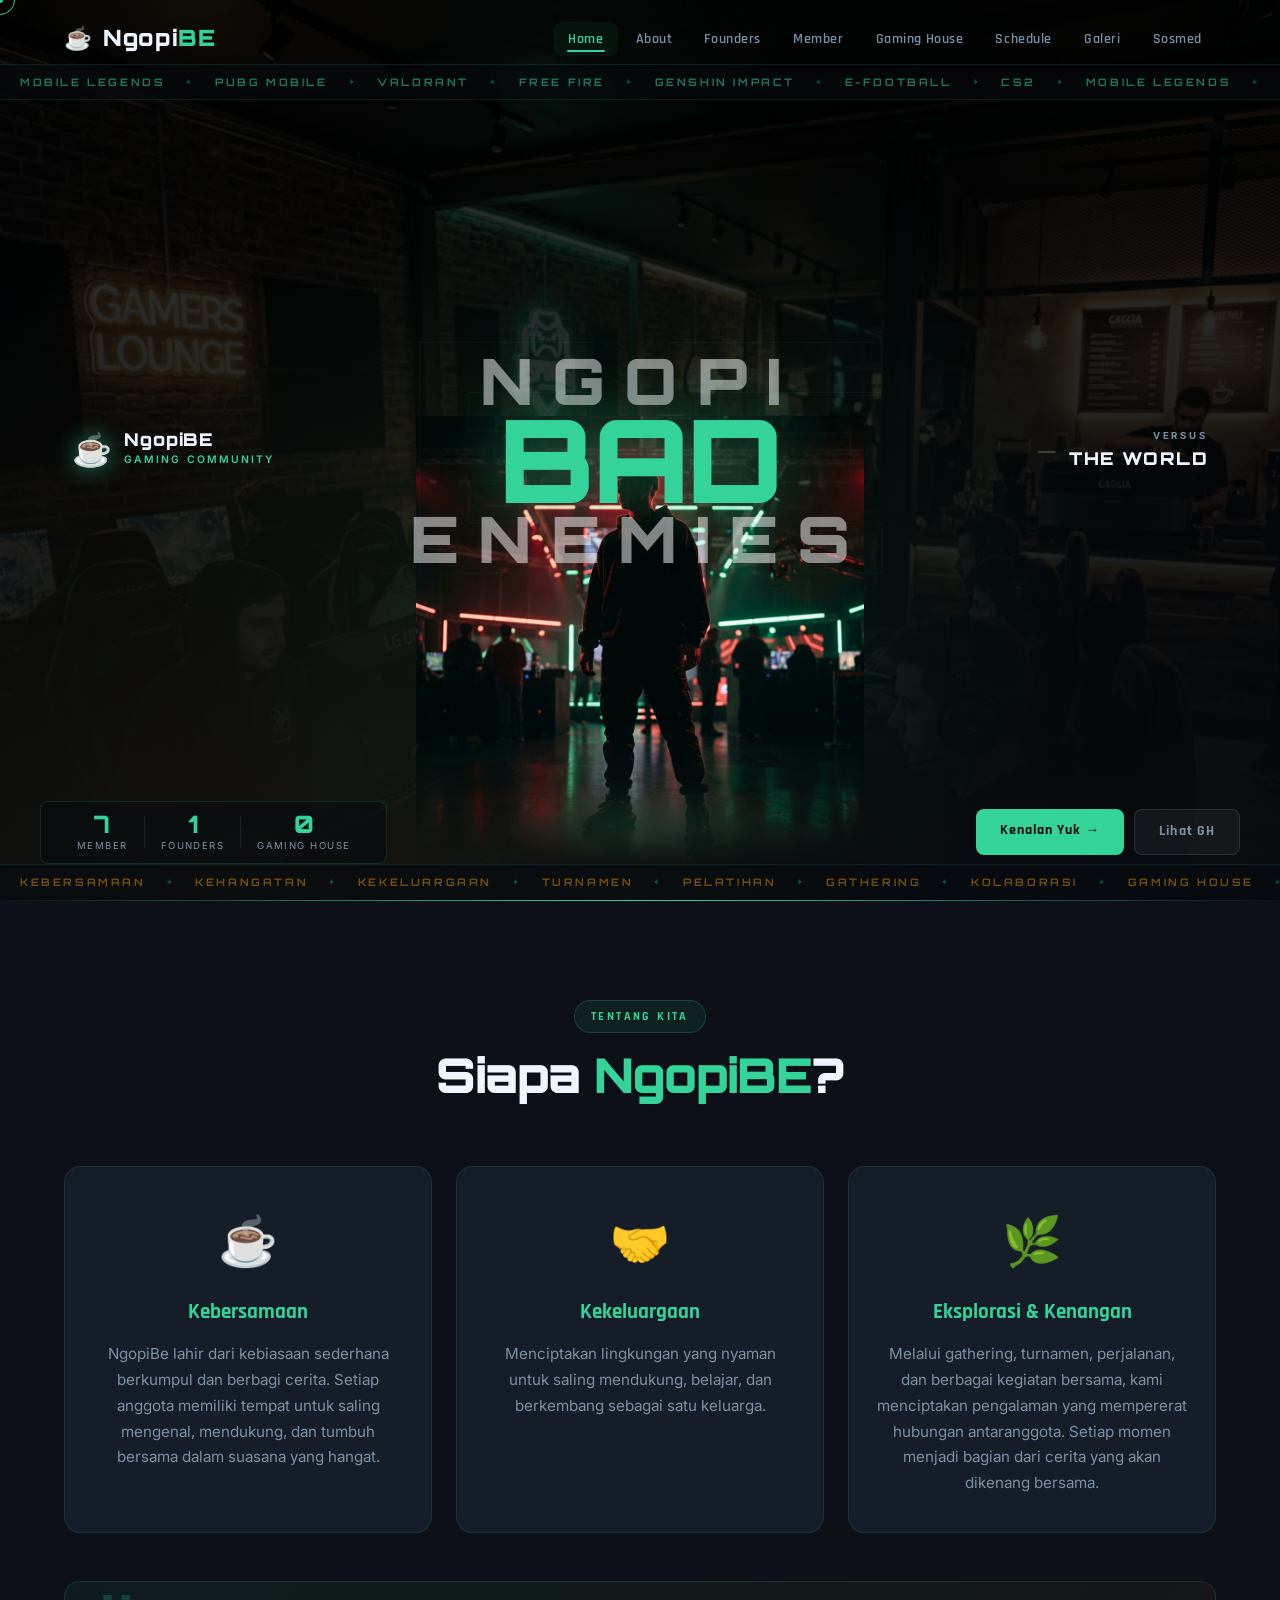
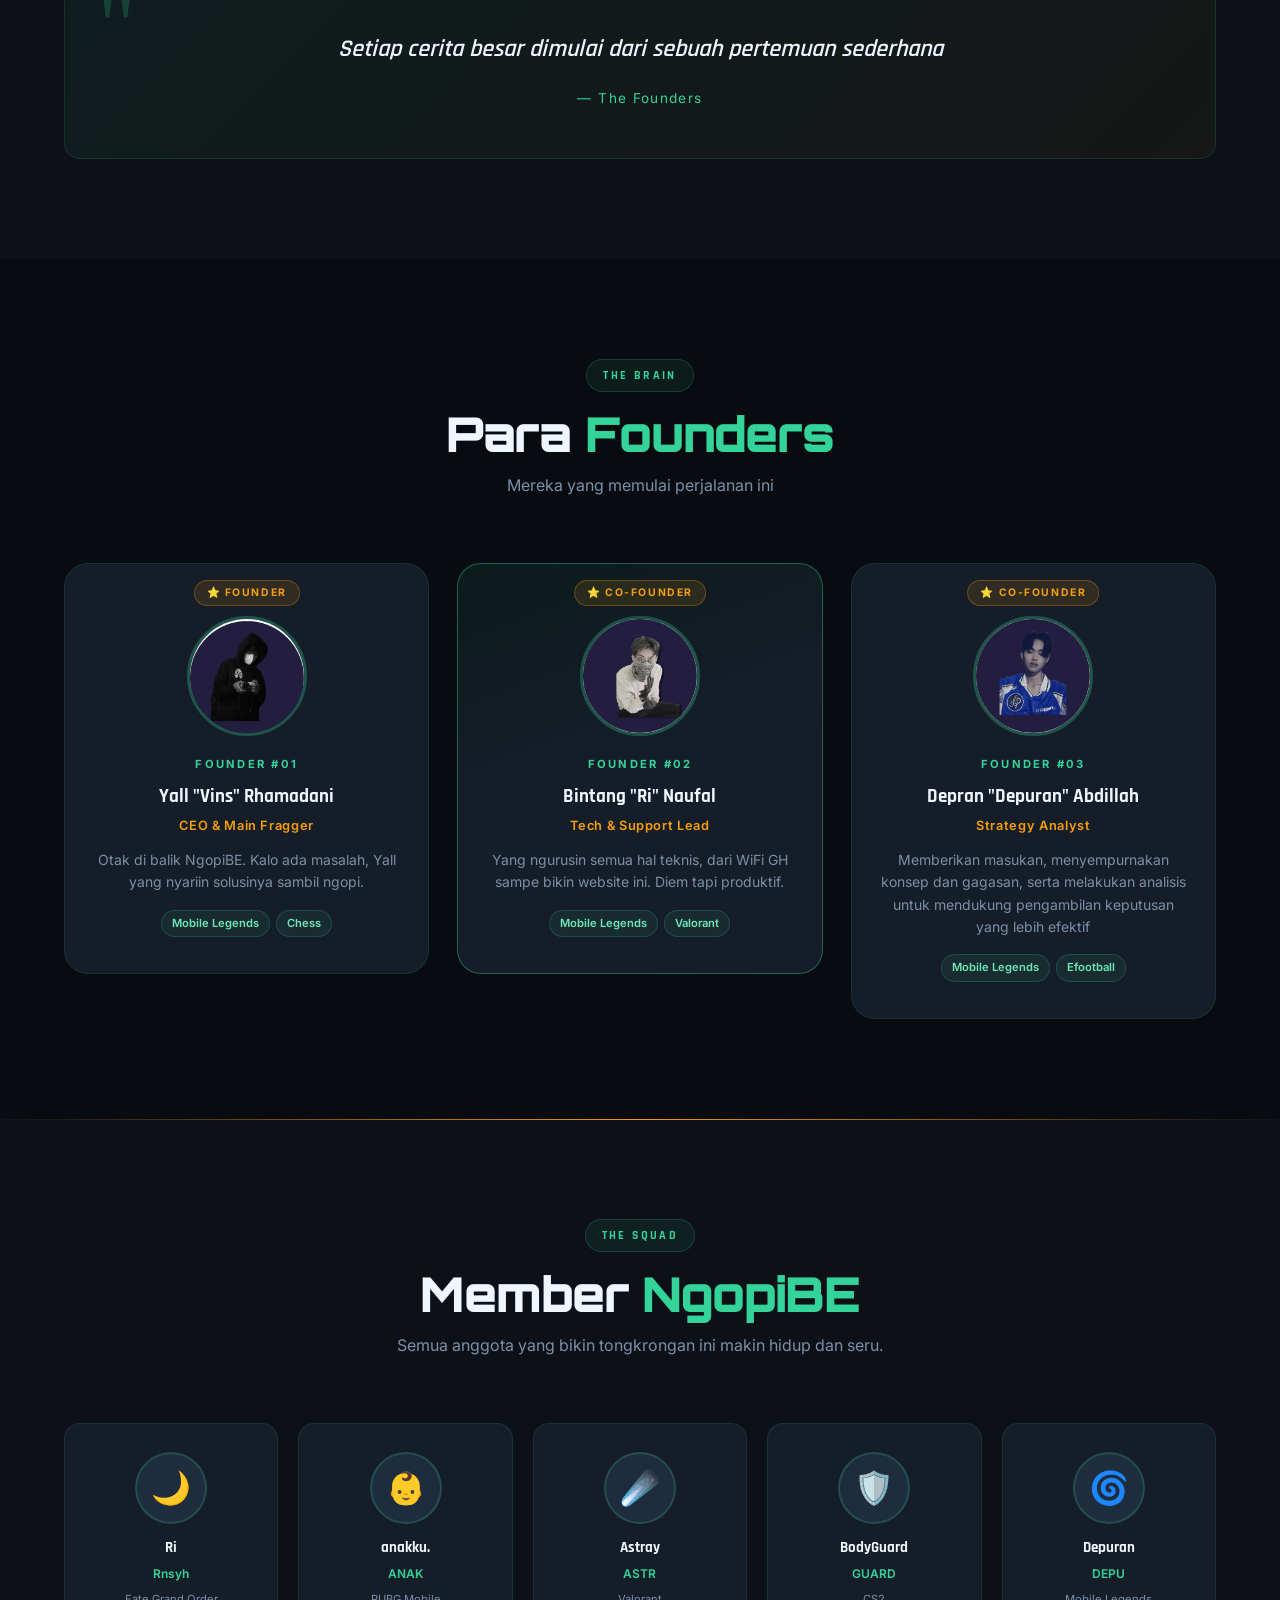
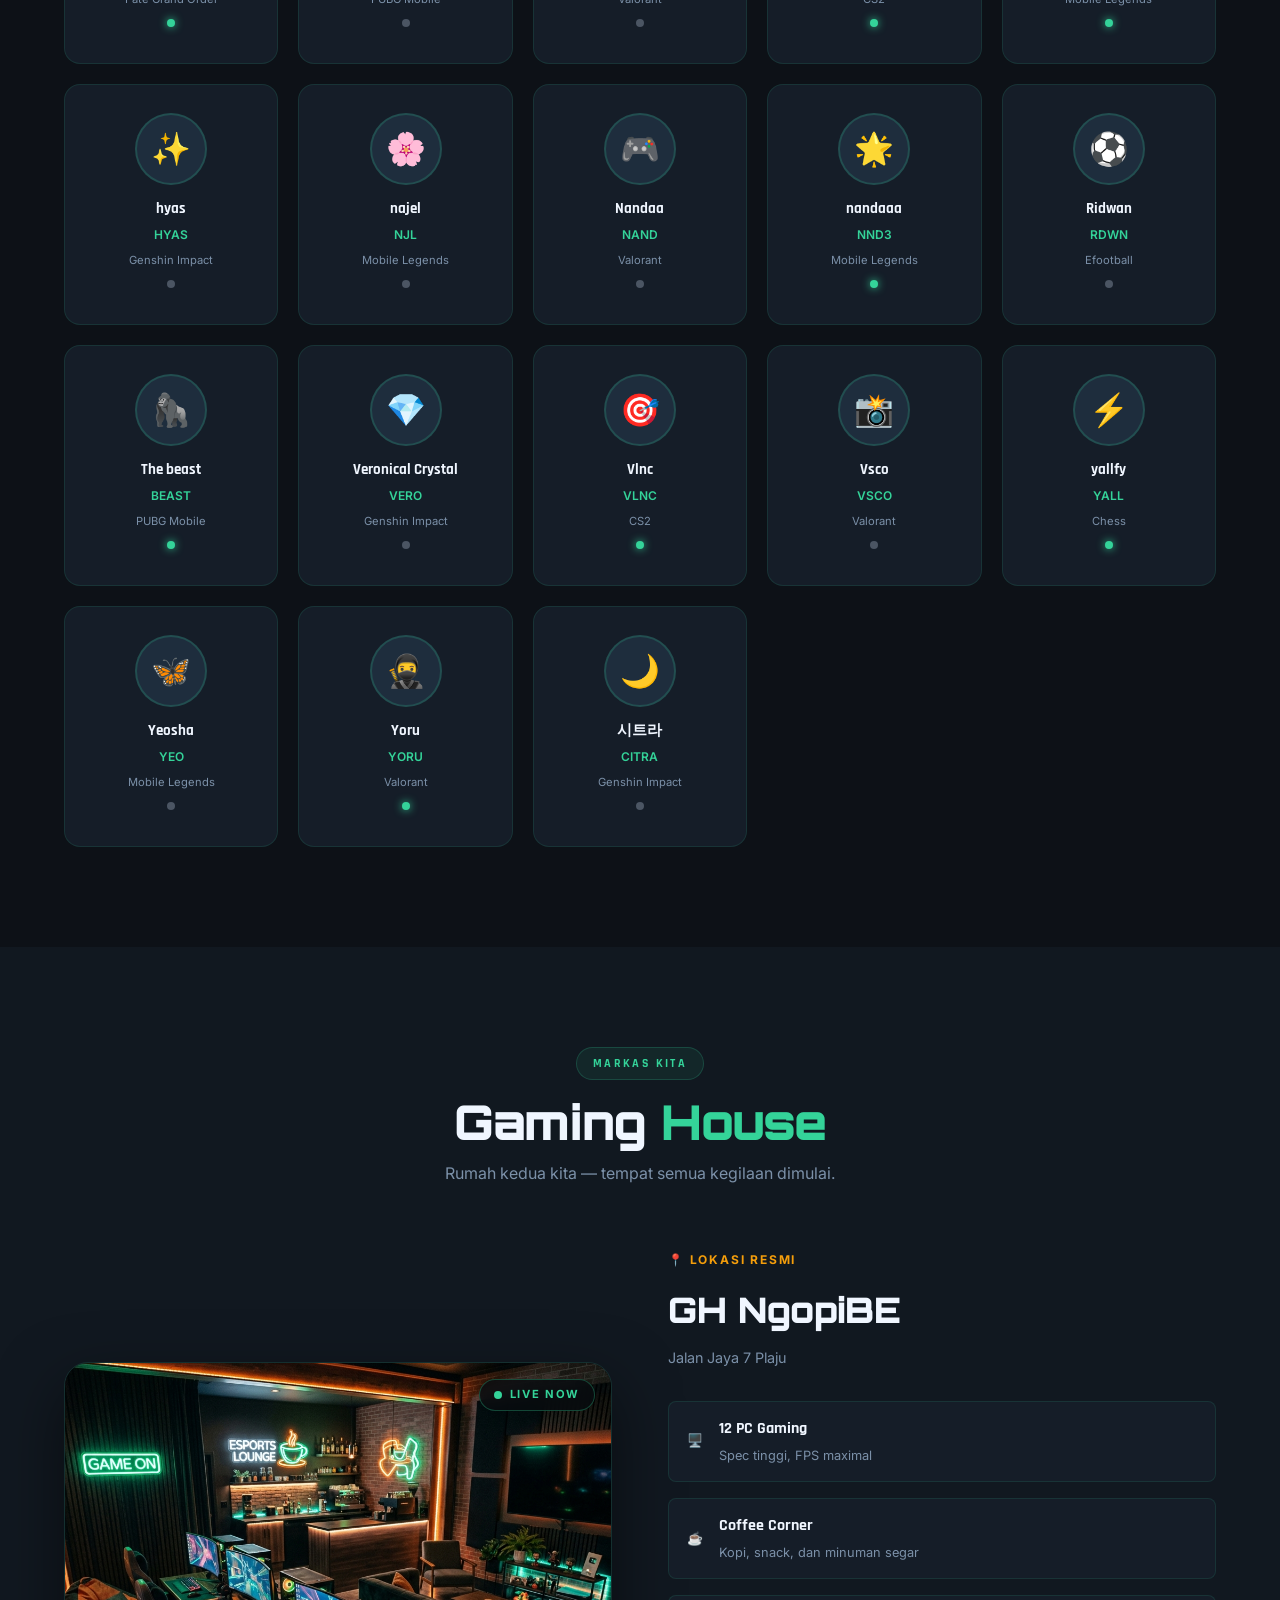
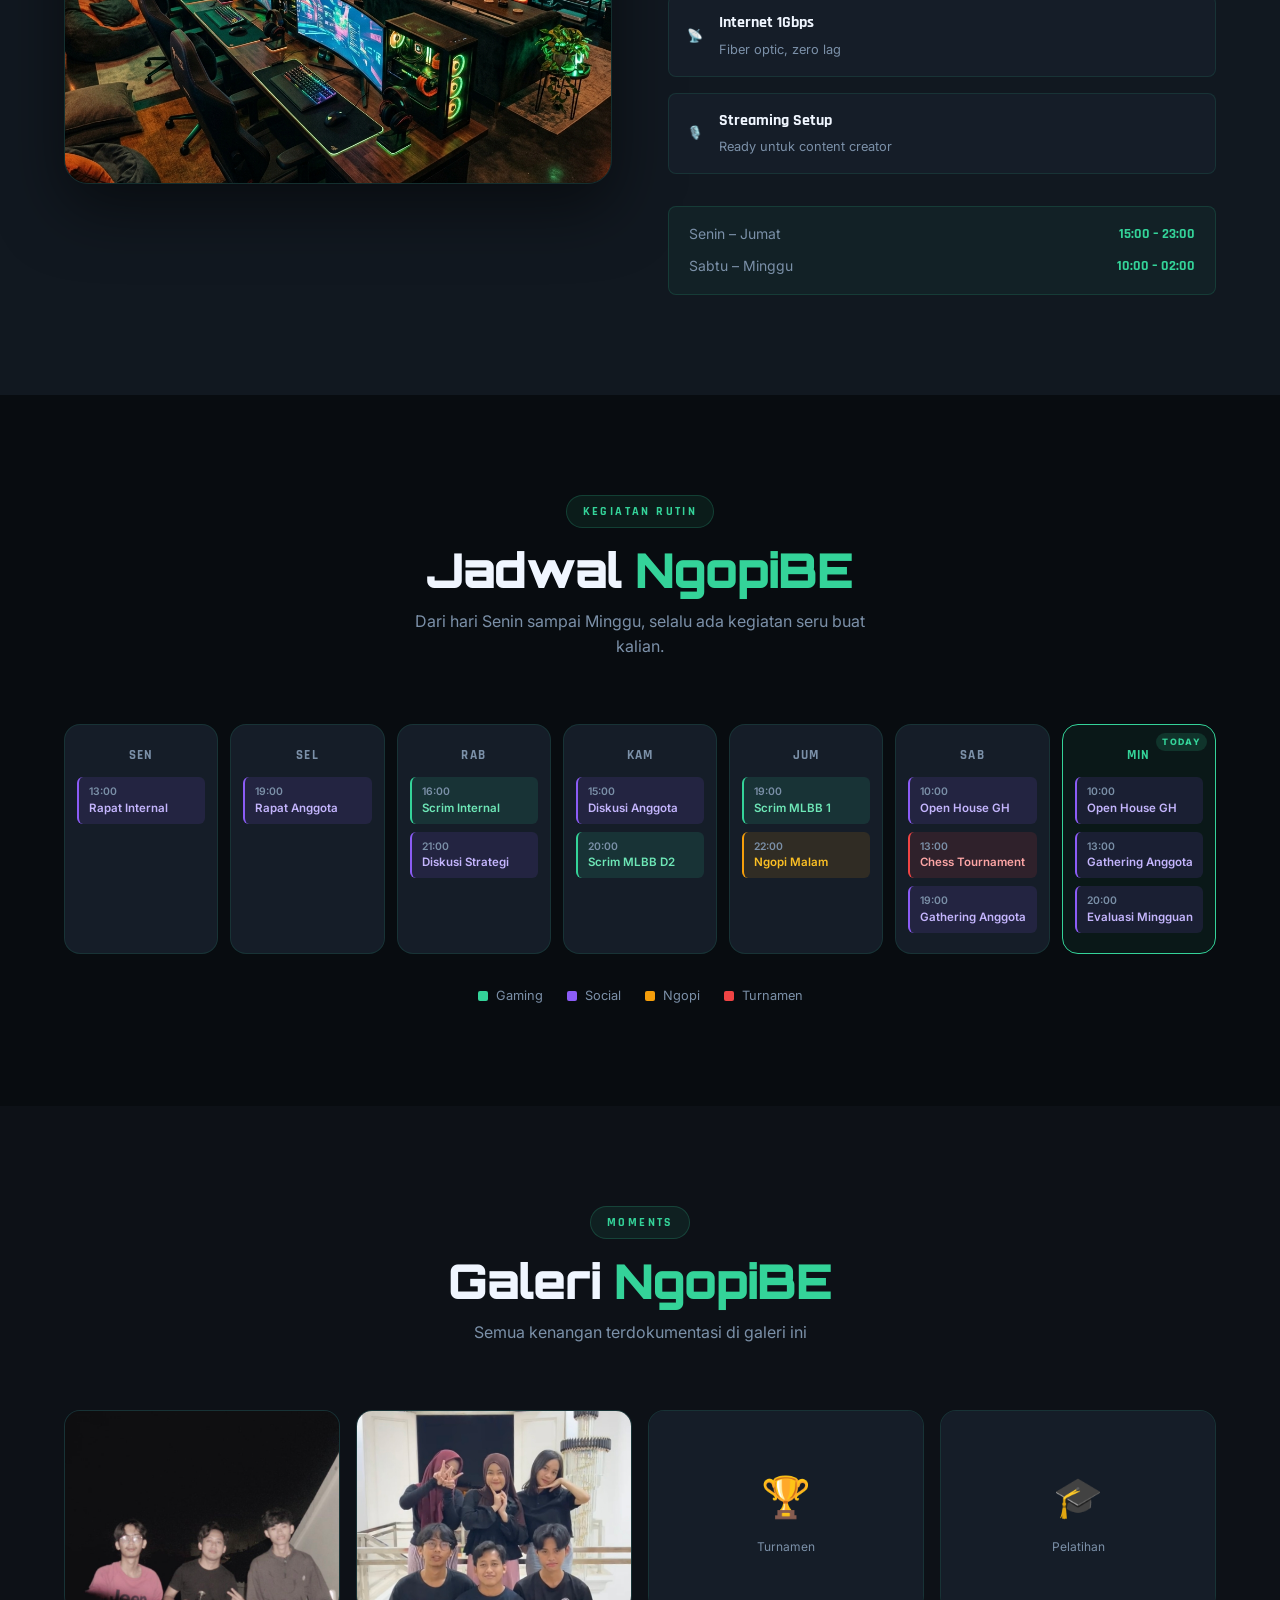
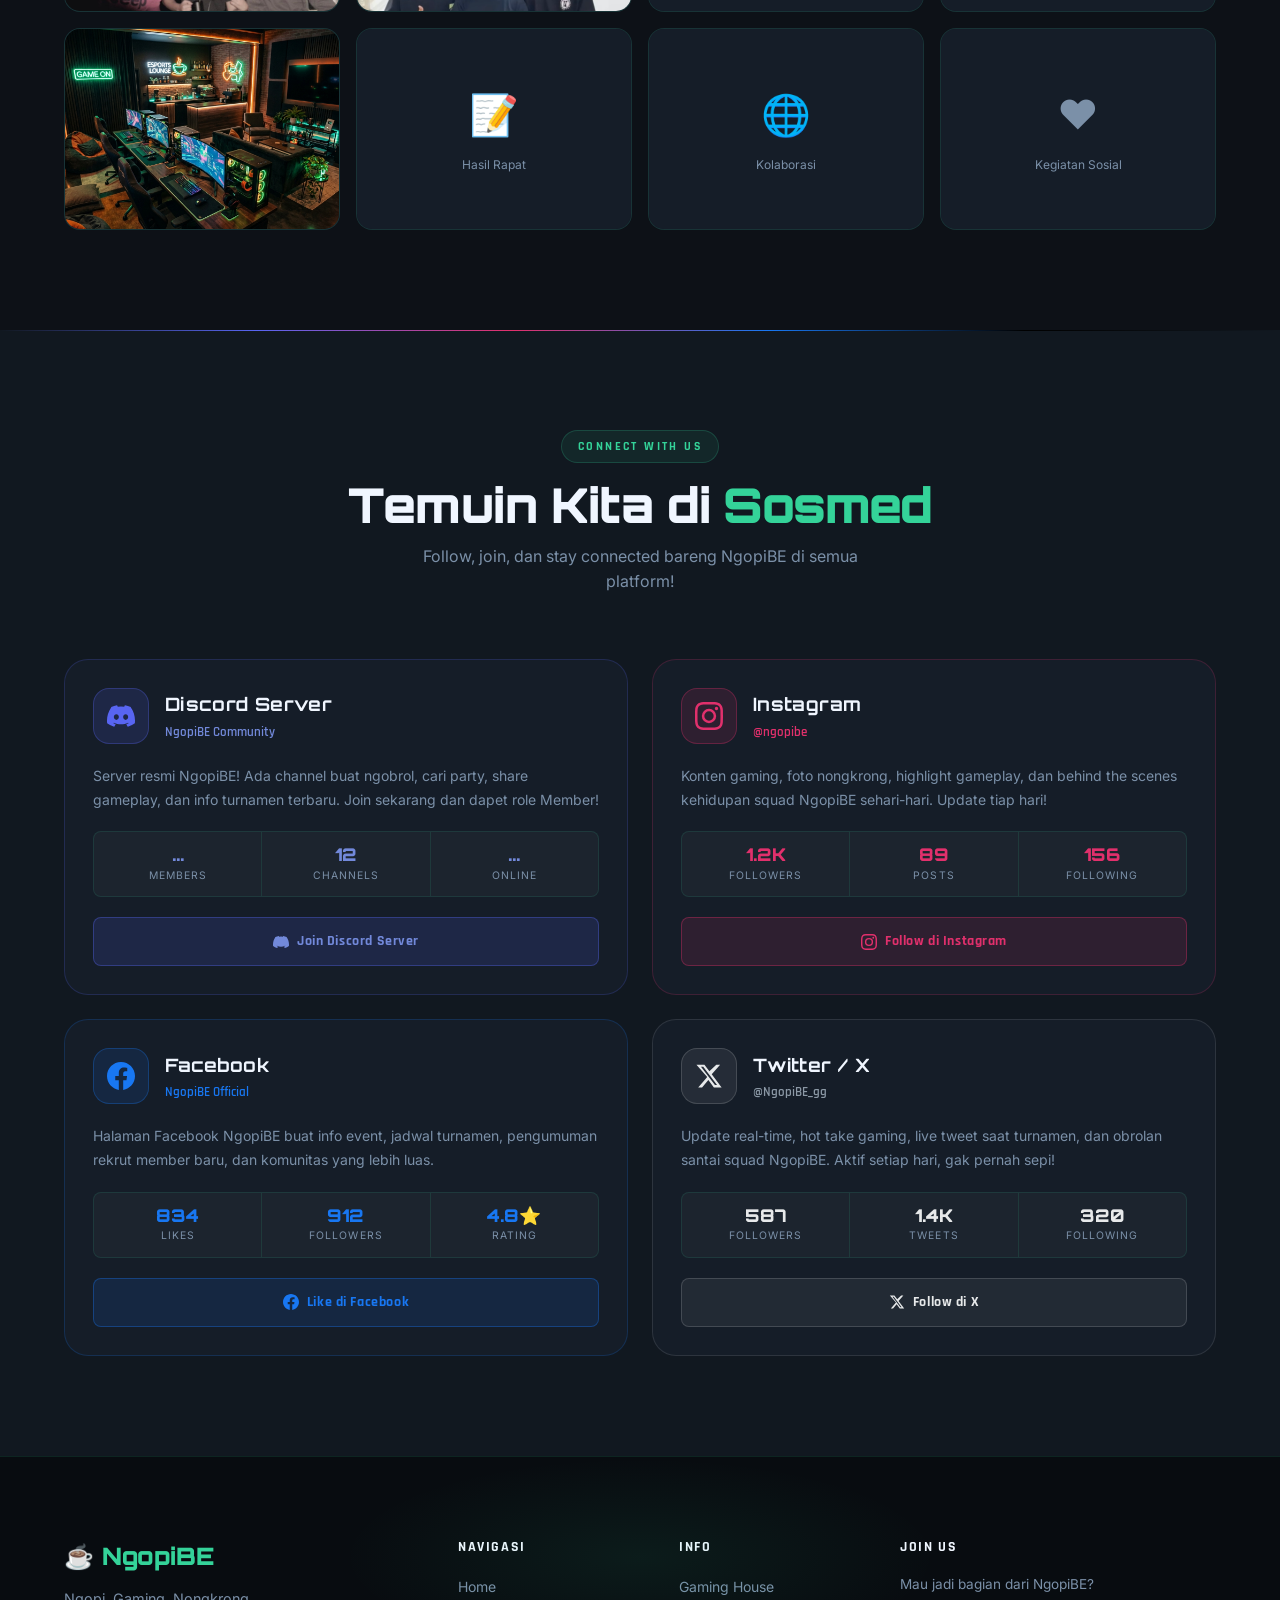
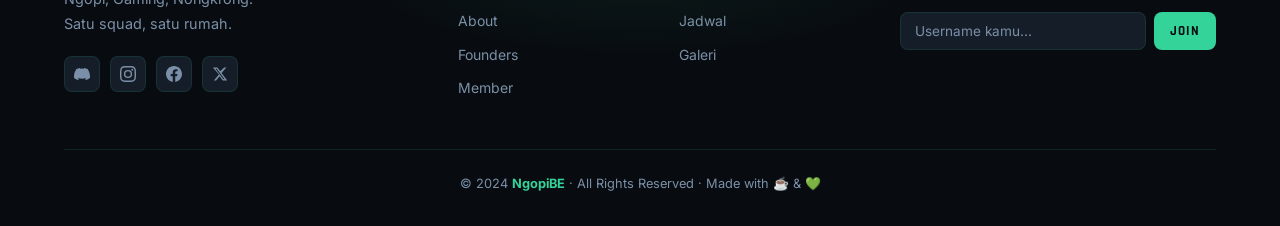
==== commit 2ff3dddd: "fix: Duplicate marquee ticker items for ultra-wide screen support" ====
--- a/index.html
+++ b/index.html
@@ -65,11 +65,30 @@
         <span>GENSHIN IMPACT</span><span class="ticker-dot">✦</span>
         <span>E-FOOTBALL</span><span class="ticker-dot">✦</span>
         <span>CS2</span><span class="ticker-dot">✦</span>
+        
         <span>MOBILE LEGENDS</span><span class="ticker-dot">✦</span>
         <span>PUBG MOBILE</span><span class="ticker-dot">✦</span>
         <span>VALORANT</span><span class="ticker-dot">✦</span>
         <span>FREE FIRE</span><span class="ticker-dot">✦</span>
         <span>GENSHIN IMPACT</span><span class="ticker-dot">✦</span>
+        <span>E-FOOTBALL</span><span class="ticker-dot">✦</span>
+        <span>CS2</span><span class="ticker-dot">✦</span>
+
+        <span>MOBILE LEGENDS</span><span class="ticker-dot">✦</span>
+        <span>PUBG MOBILE</span><span class="ticker-dot">✦</span>
+        <span>VALORANT</span><span class="ticker-dot">✦</span>
+        <span>FREE FIRE</span><span class="ticker-dot">✦</span>
+        <span>GENSHIN IMPACT</span><span class="ticker-dot">✦</span>
+        <span>E-FOOTBALL</span><span class="ticker-dot">✦</span>
+        <span>CS2</span><span class="ticker-dot">✦</span>
+
+        <span>MOBILE LEGENDS</span><span class="ticker-dot">✦</span>
+        <span>PUBG MOBILE</span><span class="ticker-dot">✦</span>
+        <span>VALORANT</span><span class="ticker-dot">✦</span>
+        <span>FREE FIRE</span><span class="ticker-dot">✦</span>
+        <span>GENSHIN IMPACT</span><span class="ticker-dot">✦</span>
+        <span>E-FOOTBALL</span><span class="ticker-dot">✦</span>
+        <span>CS2</span><span class="ticker-dot">✦</span>
       </div>
     </div>
 
@@ -153,6 +172,45 @@
         <span>BELAJAR</span><span class="ticker-dot">✦</span>
         <span>BERMAIN</span><span class="ticker-dot">✦</span>
         <span>EST. 2020</span><span class="ticker-dot">✦</span>
+
+        <span>KEBERSAMAAN</span><span class="ticker-dot">✦</span>
+        <span>KEHANGATAN</span><span class="ticker-dot">✦</span>
+        <span>KEKELUARGAAN</span><span class="ticker-dot">✦</span>
+        <span>TURNAMEN</span><span class="ticker-dot">✦</span>
+        <span>PELATIHAN</span><span class="ticker-dot">✦</span>
+        <span>GATHERING</span><span class="ticker-dot">✦</span>
+        <span>KOLABORASI</span><span class="ticker-dot">✦</span>
+        <span>GAMING HOUSE</span><span class="ticker-dot">✦</span>
+        <span>KESERUAN</span><span class="ticker-dot">✦</span>
+        <span>BELAJAR</span><span class="ticker-dot">✦</span>
+        <span>BERMAIN</span><span class="ticker-dot">✦</span>
+        <span>EST. 2020</span><span class="ticker-dot">✦</span>
+
+        <span>KEBERSAMAAN</span><span class="ticker-dot">✦</span>
+        <span>KEHANGATAN</span><span class="ticker-dot">✦</span>
+        <span>KEKELUARGAAN</span><span class="ticker-dot">✦</span>
+        <span>TURNAMEN</span><span class="ticker-dot">✦</span>
+        <span>PELATIHAN</span><span class="ticker-dot">✦</span>
+        <span>GATHERING</span><span class="ticker-dot">✦</span>
+        <span>KOLABORASI</span><span class="ticker-dot">✦</span>
+        <span>GAMING HOUSE</span><span class="ticker-dot">✦</span>
+        <span>KESERUAN</span><span class="ticker-dot">✦</span>
+        <span>BELAJAR</span><span class="ticker-dot">✦</span>
+        <span>BERMAIN</span><span class="ticker-dot">✦</span>
+        <span>EST. 2020</span><span class="ticker-dot">✦</span>
+
+        <span>KEBERSAMAAN</span><span class="ticker-dot">✦</span>
+        <span>KEHANGATAN</span><span class="ticker-dot">✦</span>
+        <span>KEKELUARGAAN</span><span class="ticker-dot">✦</span>
+        <span>TURNAMEN</span><span class="ticker-dot">✦</span>
+        <span>PELATIHAN</span><span class="ticker-dot">✦</span>
+        <span>GATHERING</span><span class="ticker-dot">✦</span>
+        <span>KOLABORASI</span><span class="ticker-dot">✦</span>
+        <span>GAMING HOUSE</span><span class="ticker-dot">✦</span>
+        <span>KESERUAN</span><span class="ticker-dot">✦</span>
+        <span>BELAJAR</span><span class="ticker-dot">✦</span>
+        <span>BERMAIN</span><span class="ticker-dot">✦</span>
+        <span>EST. 2020</span><span class="ticker-dot">✦</span>
       </div>
     </div>
 
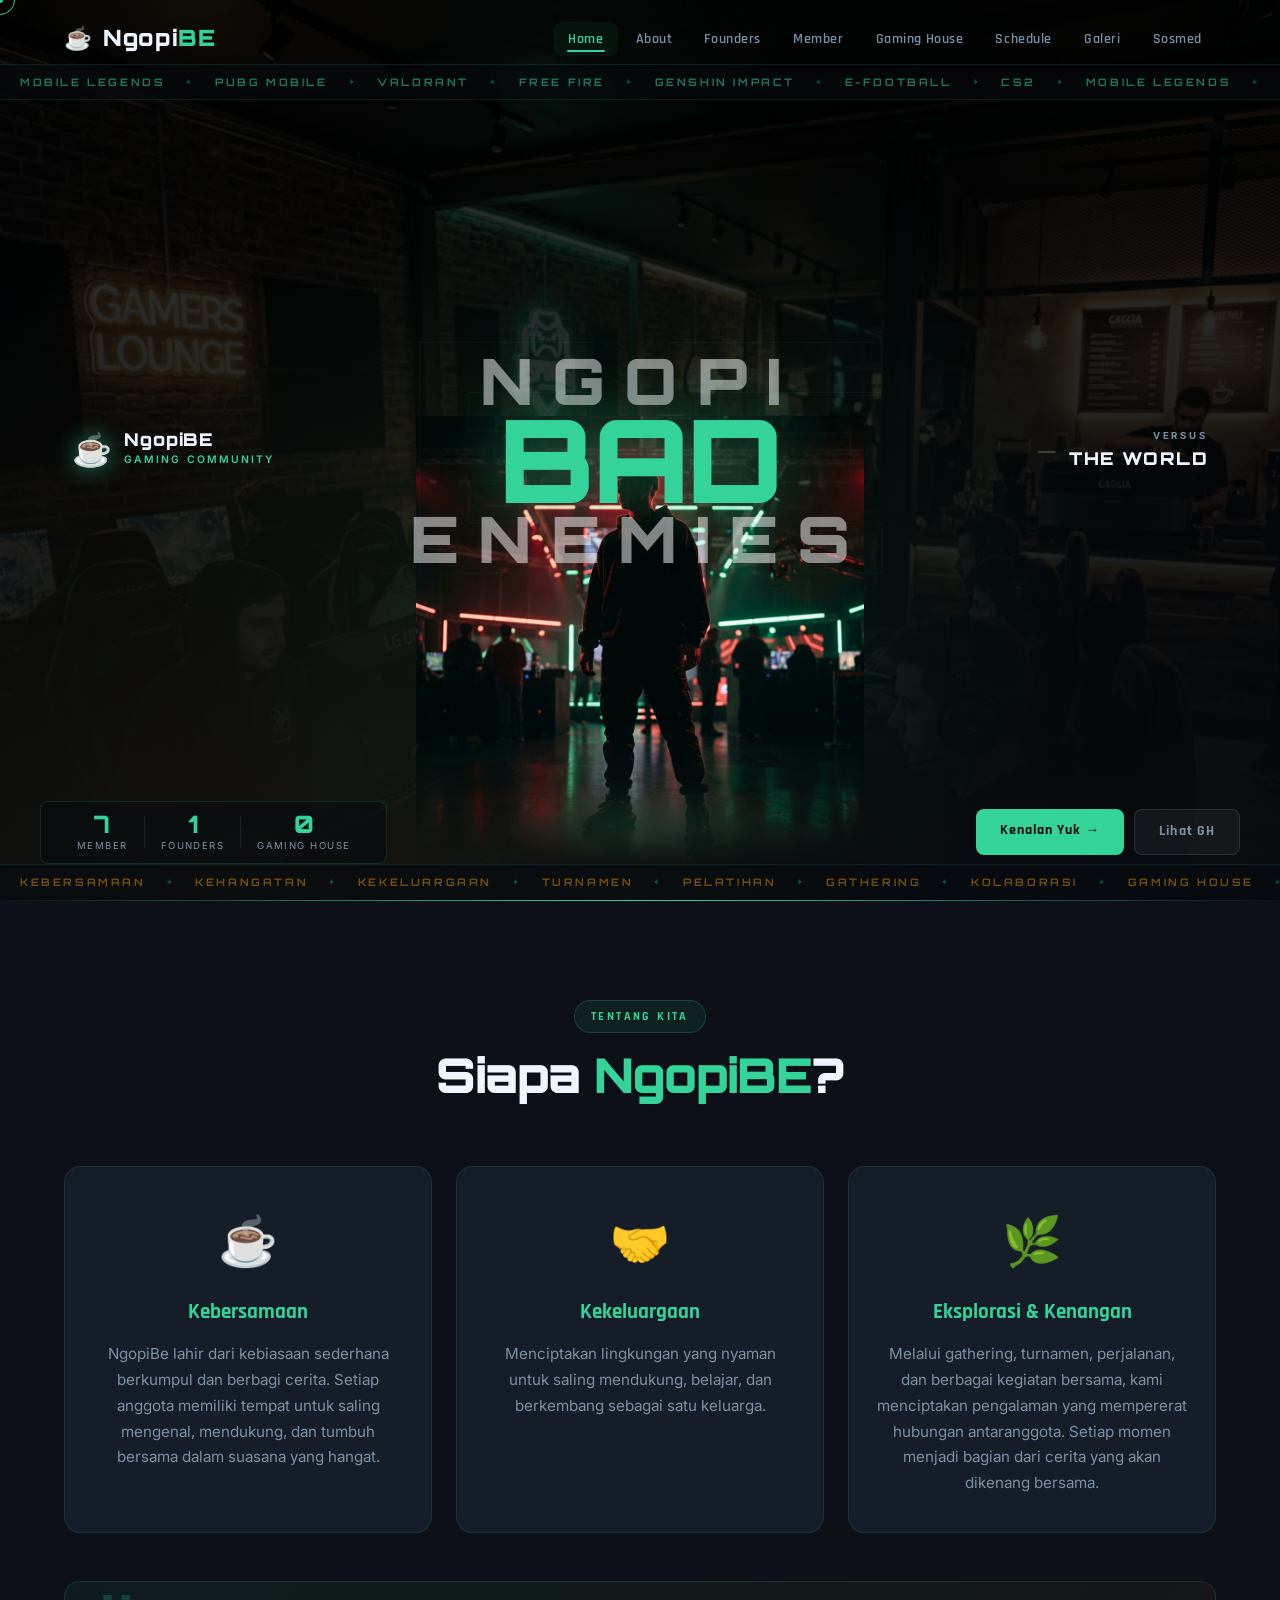
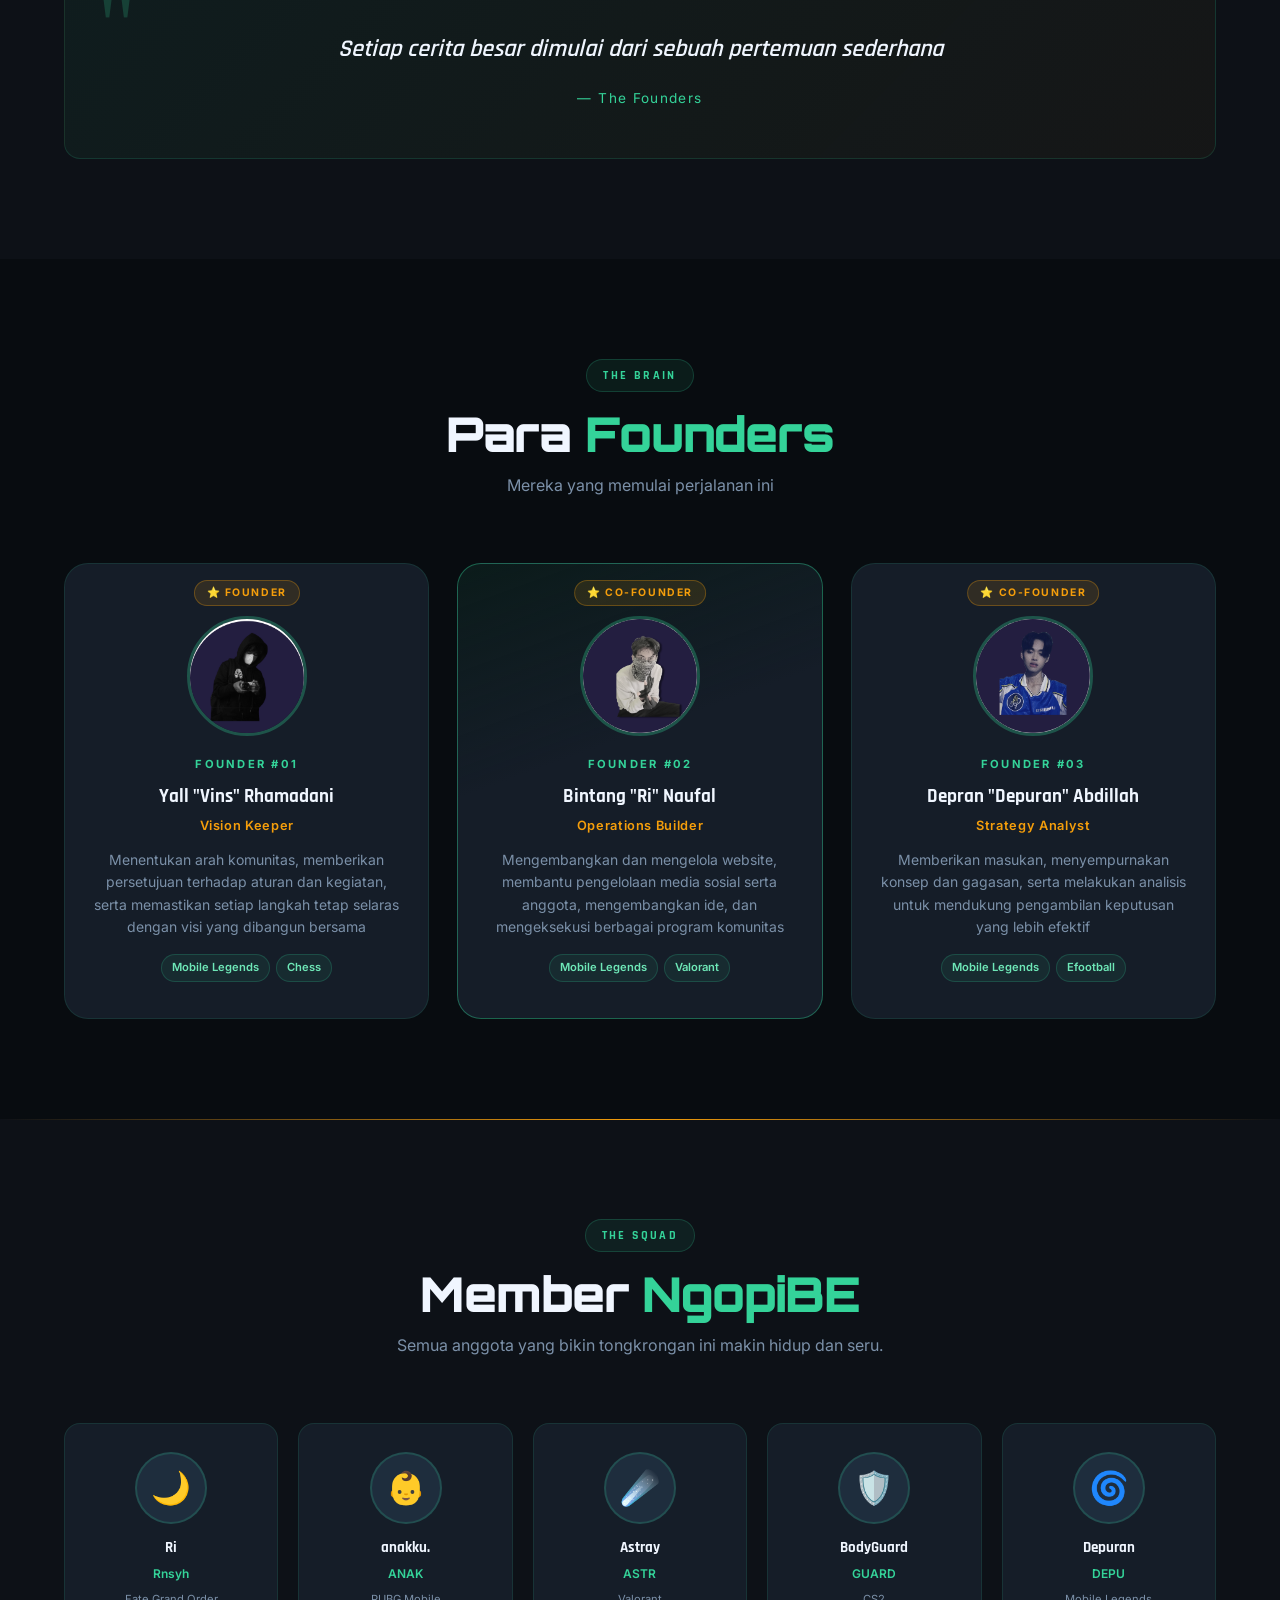
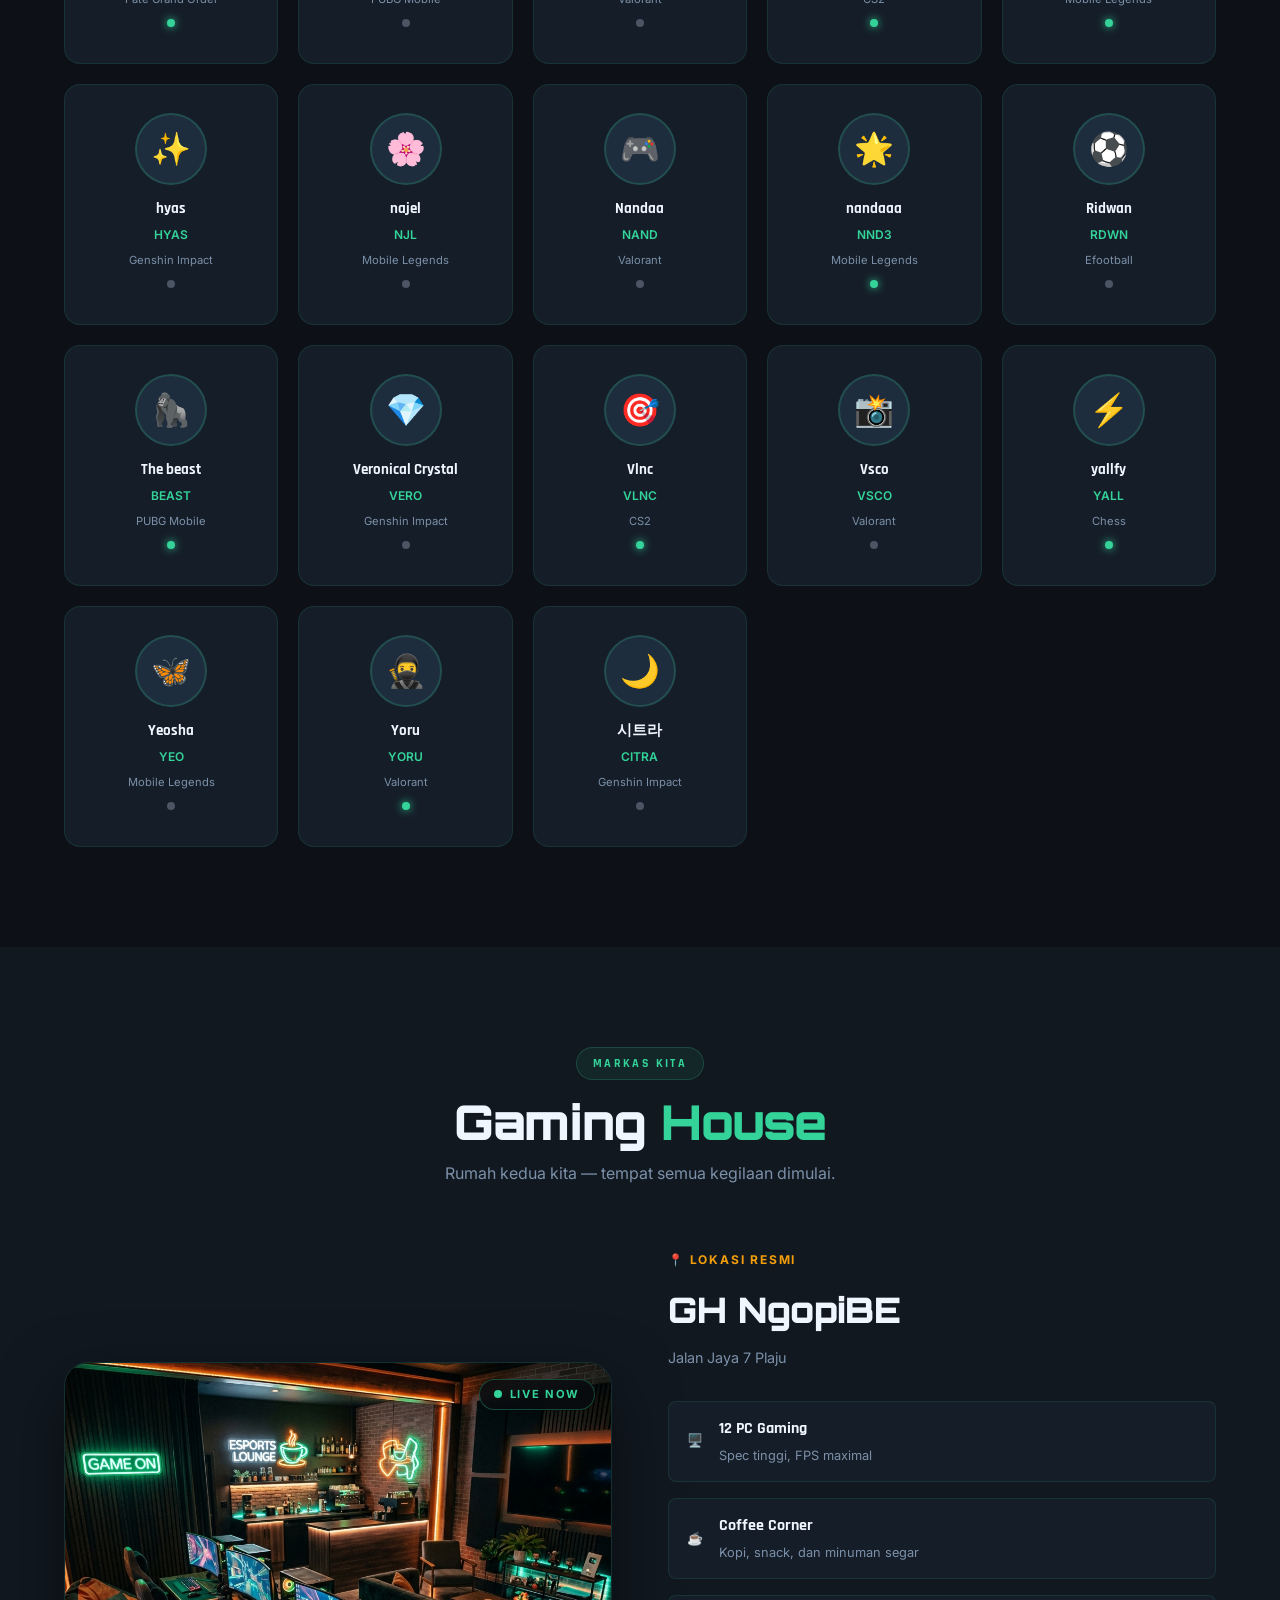
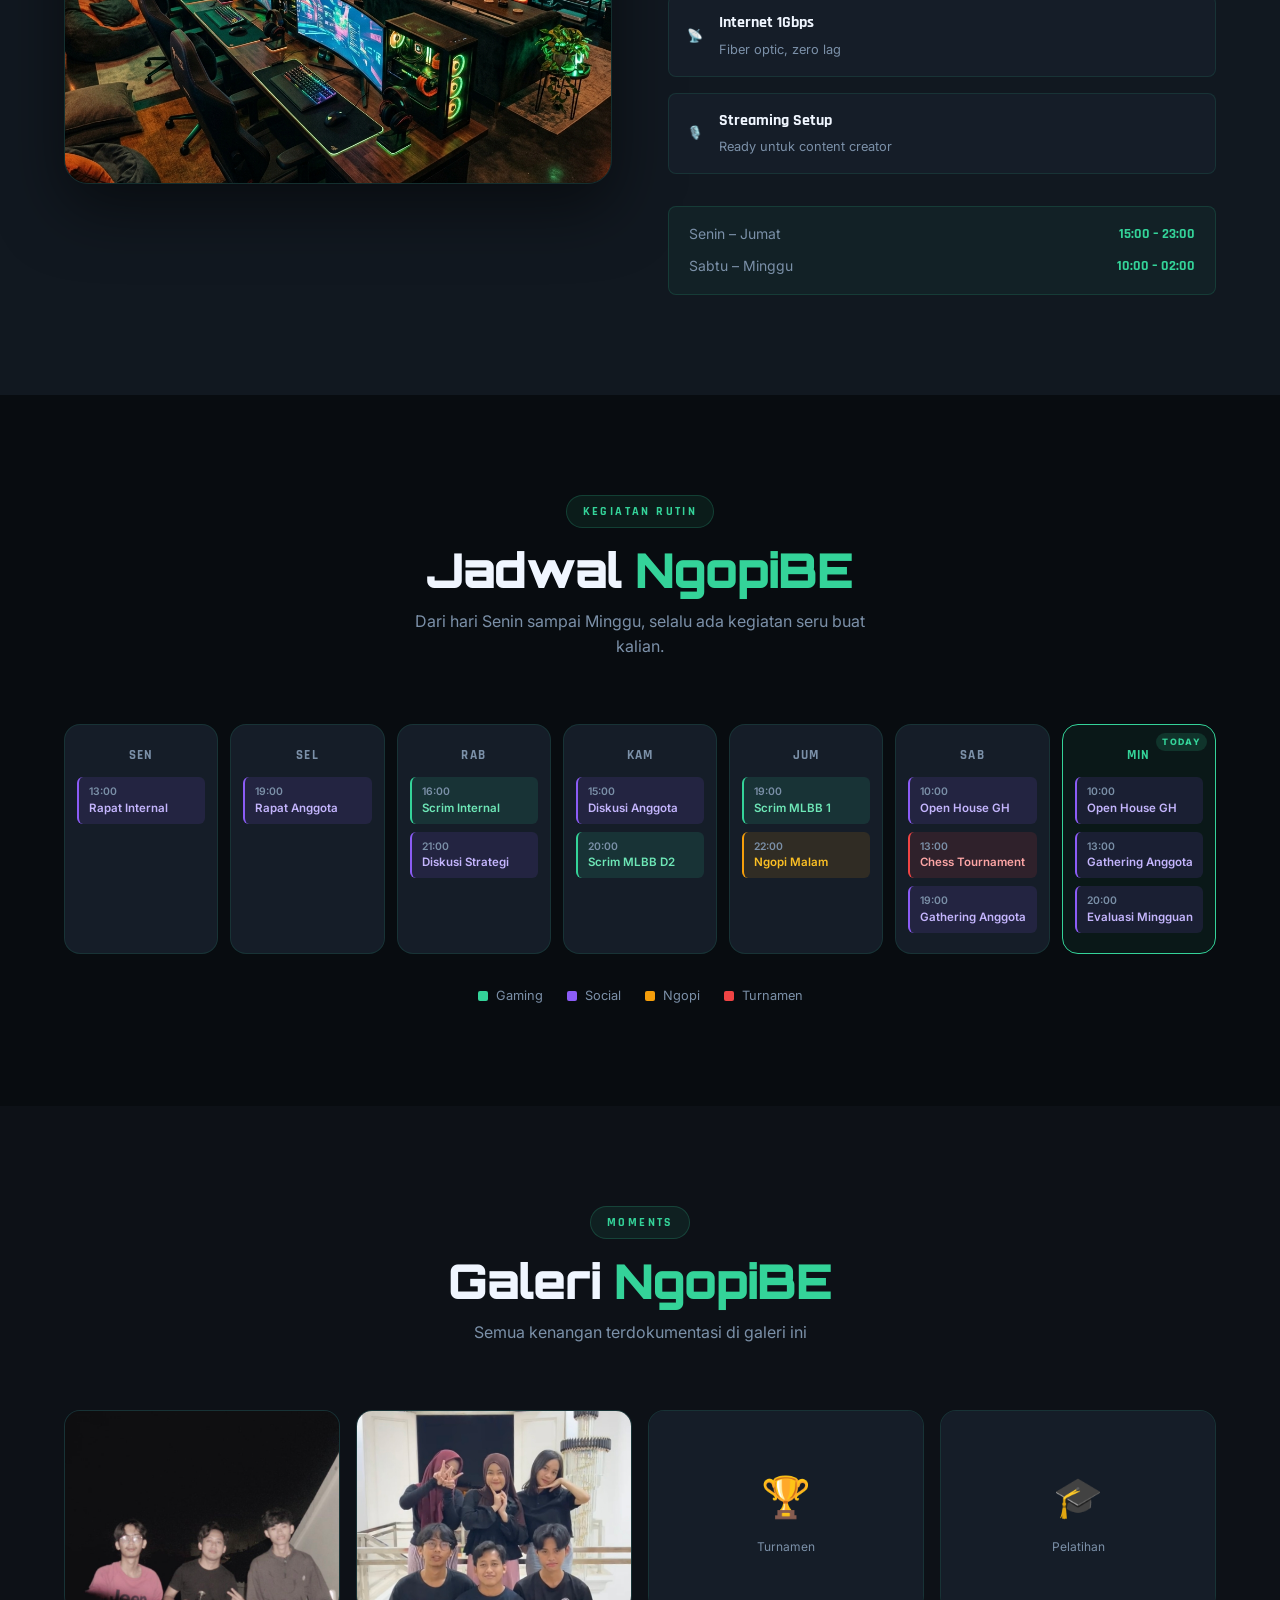
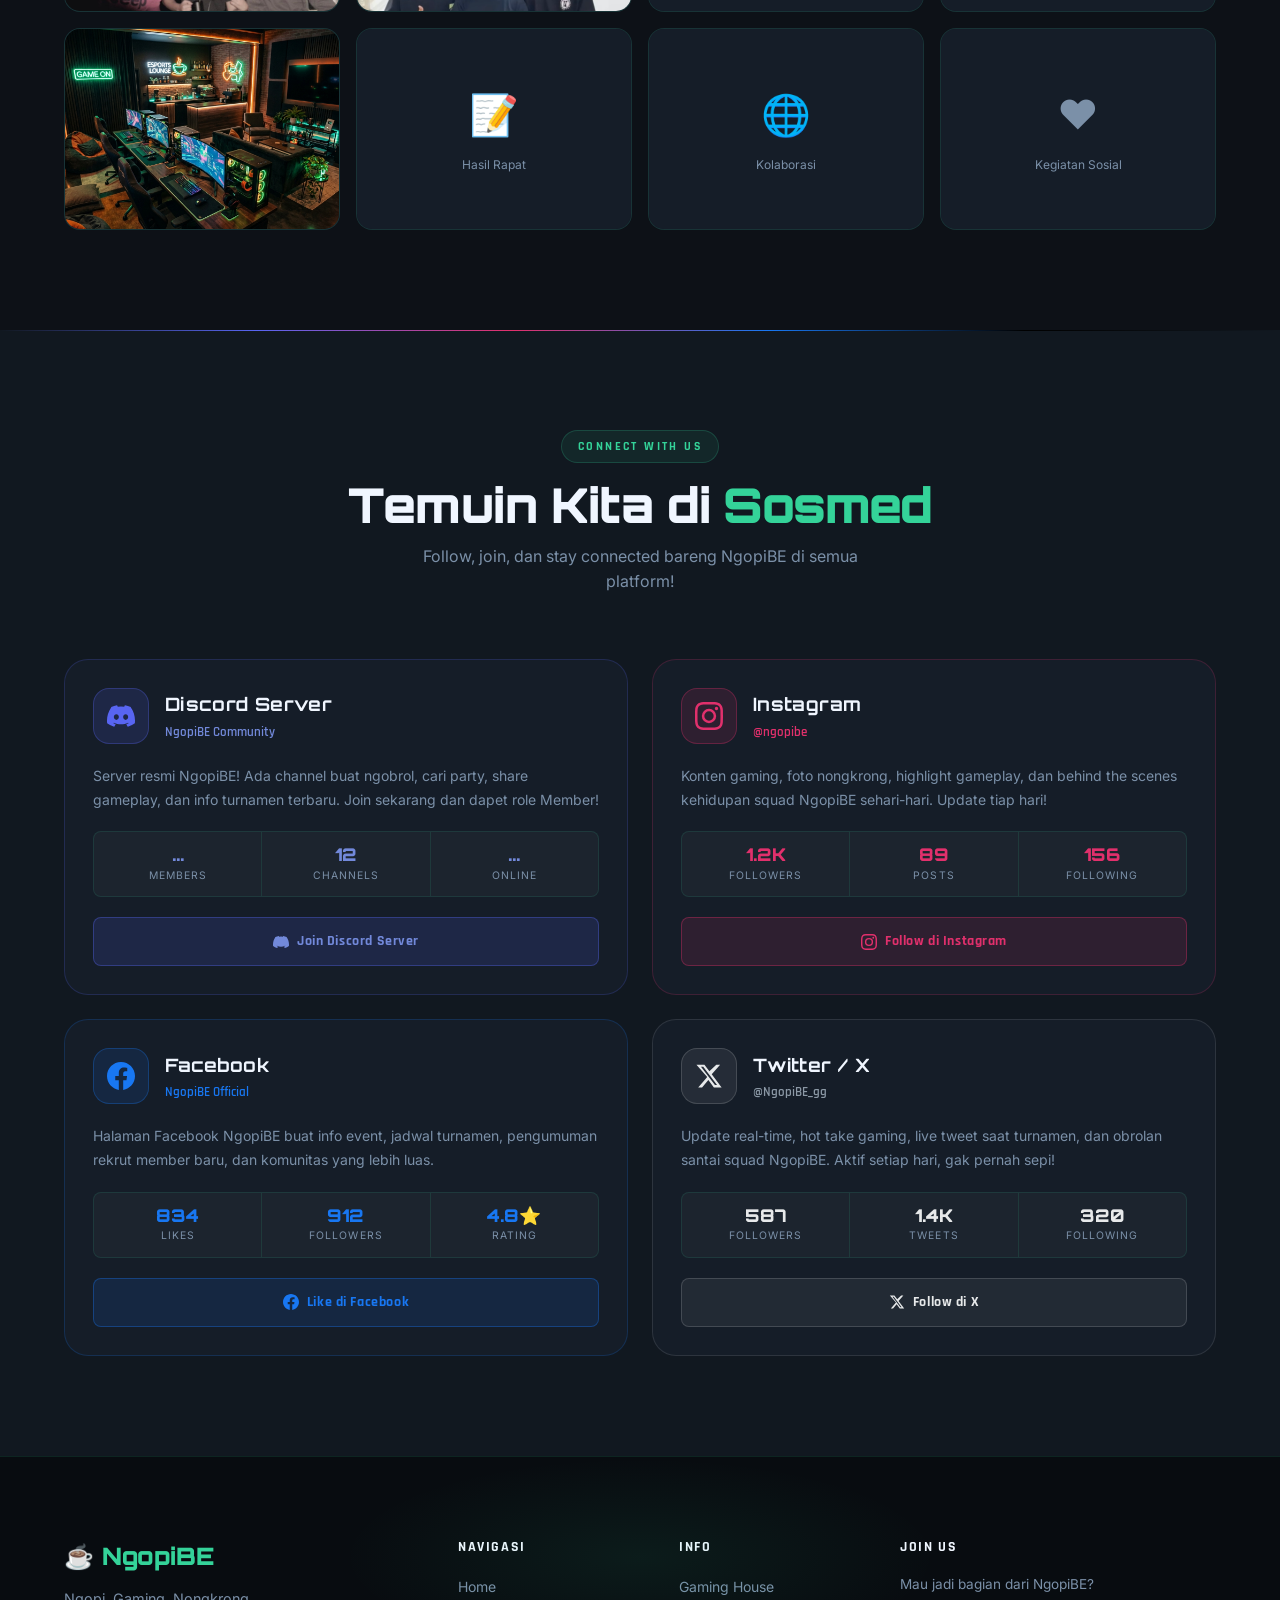
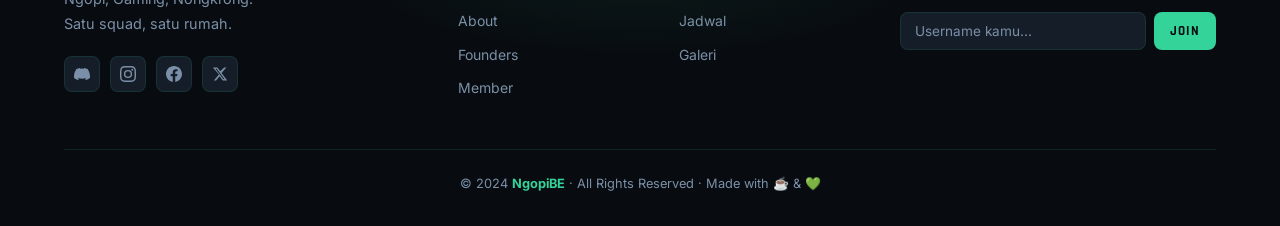
==== commit dd6d2dc7: "Update index.html" ====
--- a/index.html
+++ b/index.html
@@ -271,9 +271,9 @@
             </div>
             <div class="founder-rank">Founder #01</div>
             <h3 class="founder-name">Yall "Vins" Rhamadani</h3>
-            <p class="founder-role">CEO & Main Fragger</p>
-            <p class="founder-bio">Otak di balik NgopiBE. Kalo ada masalah, Yall yang nyariin solusinya sambil ngopi.
-            </p>
+            <p class="founder-role">Vision Keeper</p>
+            <p class="founder-bio">Menentukan arah komunitas, memberikan persetujuan terhadap aturan dan kegiatan, serta memastikan setiap 
+              langkah tetap selaras dengan visi yang dibangun bersama</p>
             <div class="founder-games">
               <span class="game-tag">Mobile Legends</span>
               <span class="game-tag">Chess</span>
@@ -290,9 +290,9 @@
             </div>
             <div class="founder-rank">Founder #02</div>
             <h3 class="founder-name">Bintang "Ri" Naufal</h3>
-            <p class="founder-role">Tech & Support Lead</p>
-            <p class="founder-bio">Yang ngurusin semua hal teknis, dari WiFi GH sampe bikin website ini. Diem tapi
-              produktif.</p>
+            <p class="founder-role">Operations Builder</p>
+            <p class="founder-bio">Mengembangkan dan mengelola website, membantu pengelolaan media sosial serta anggota, mengembangkan ide,
+              dan mengeksekusi berbagai program komunitas</p>
             <div class="founder-games">
               <span class="game-tag">Mobile Legends</span>
               <span class="game-tag">Valorant</span>
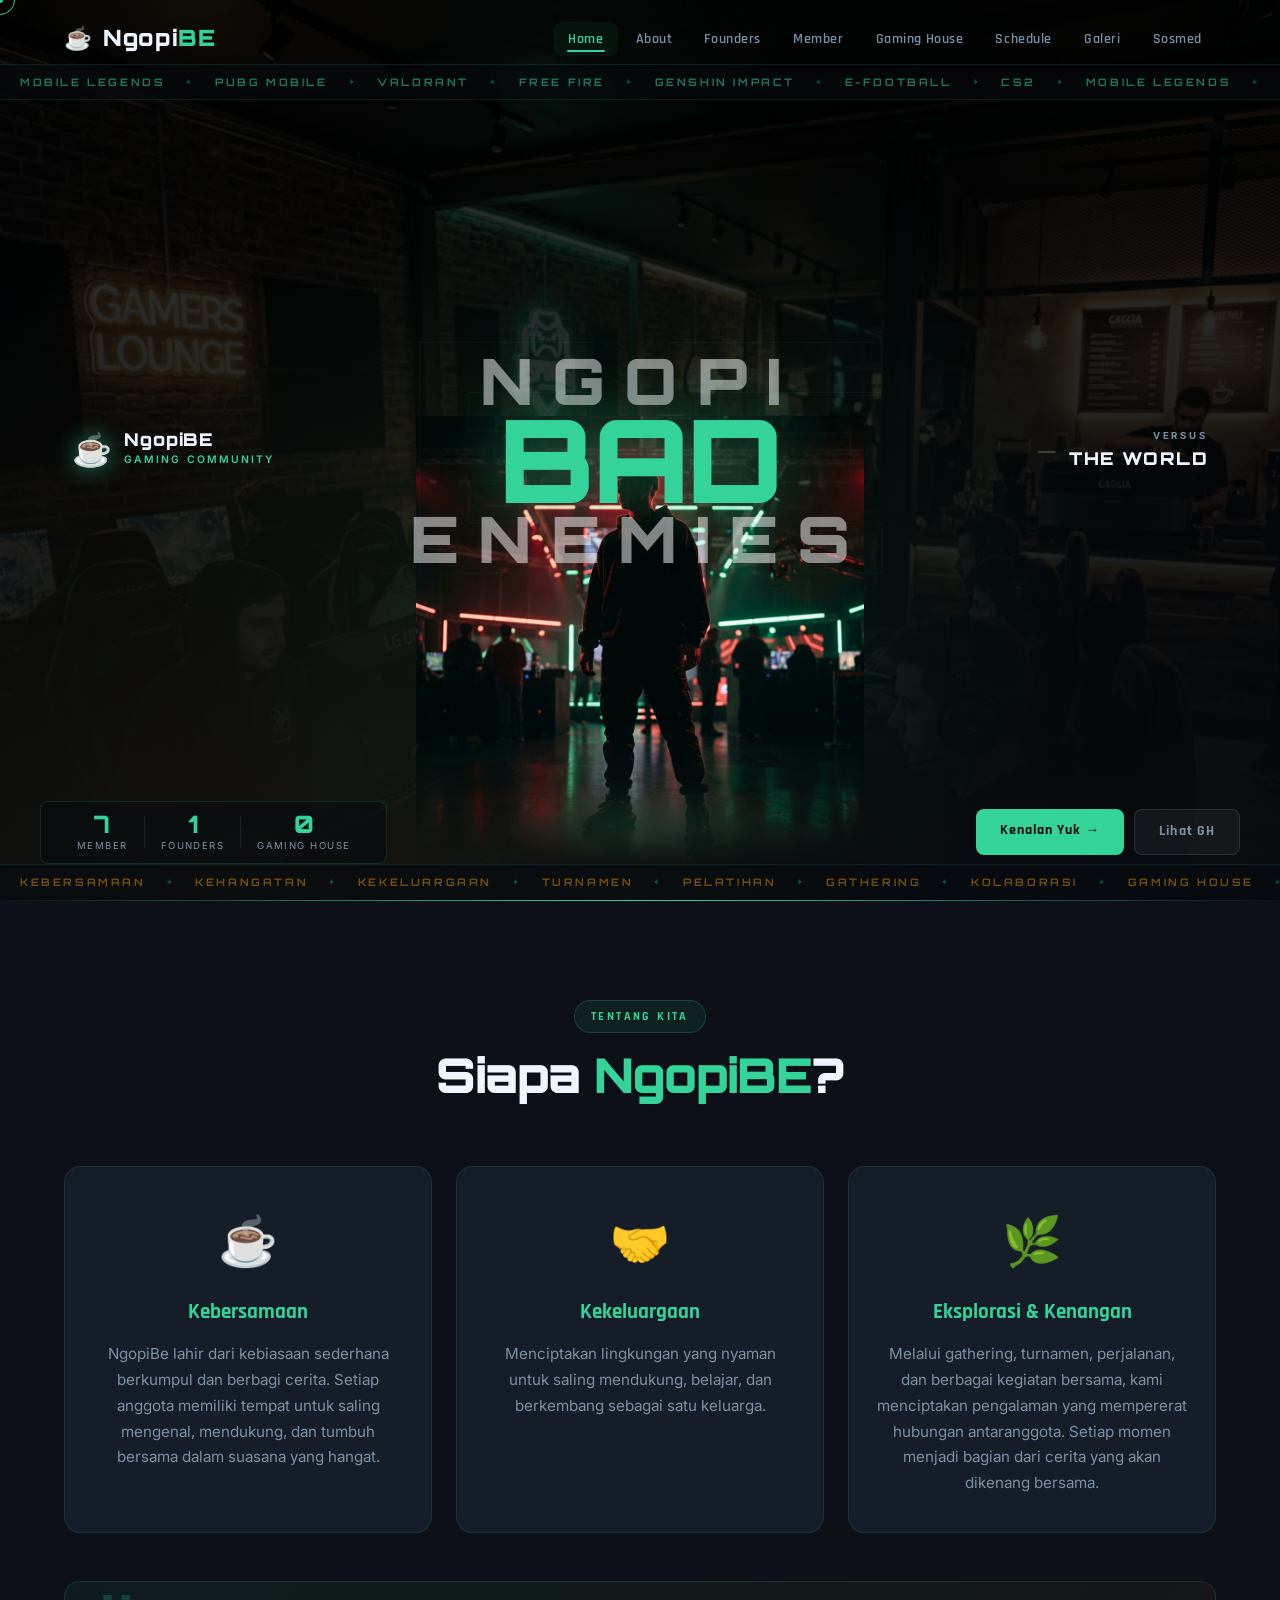
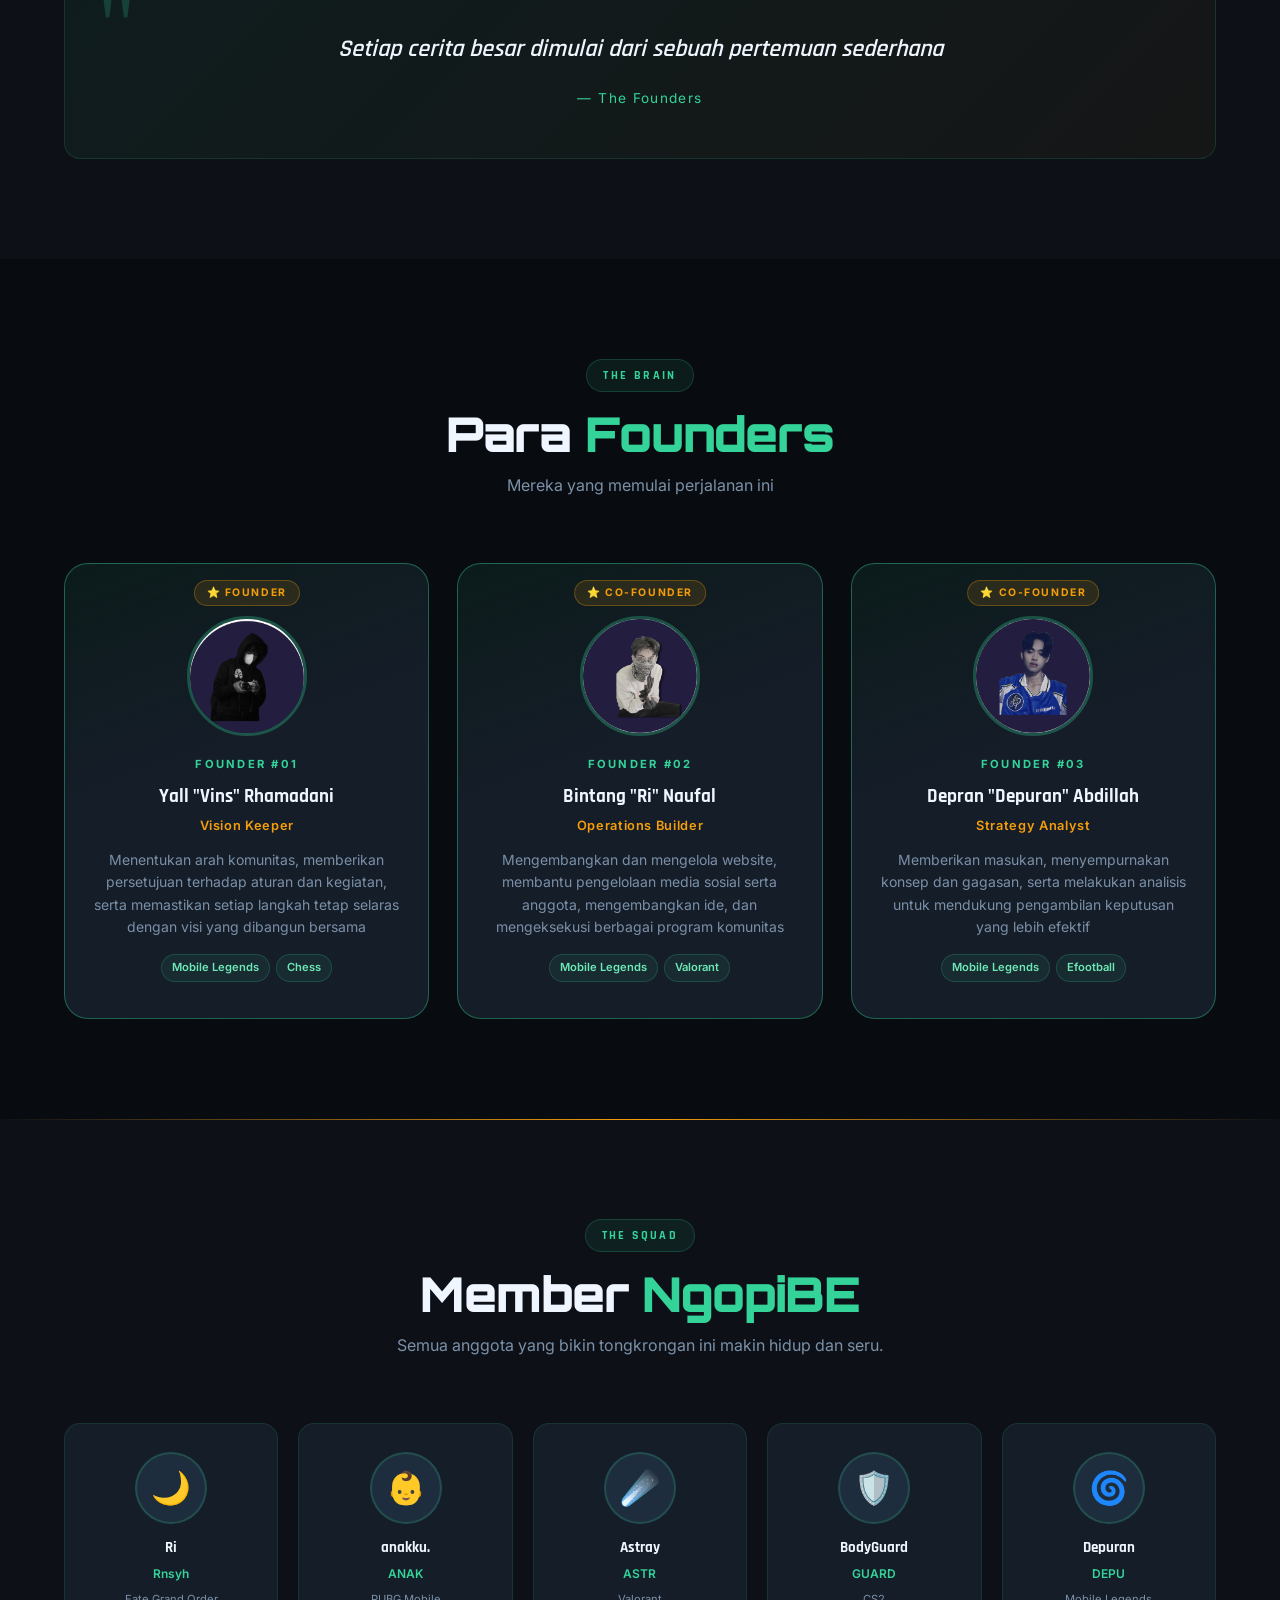
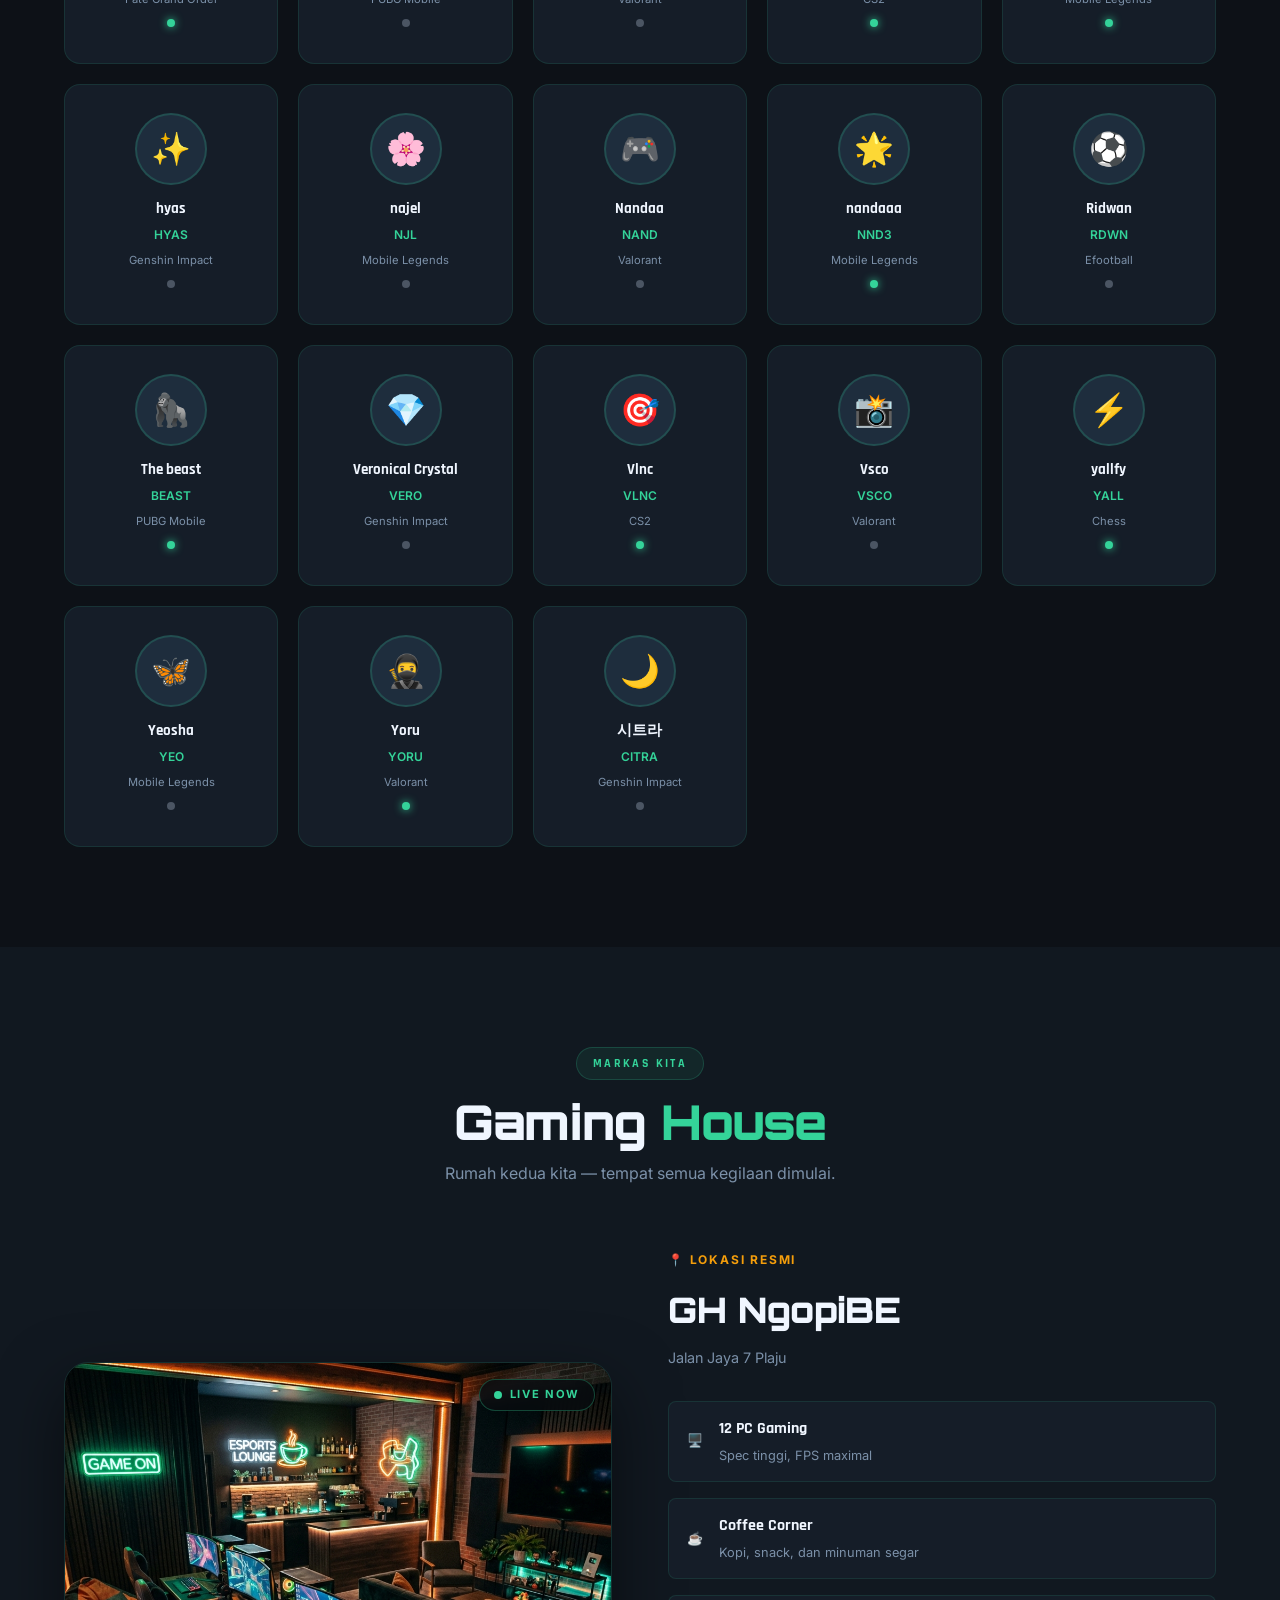
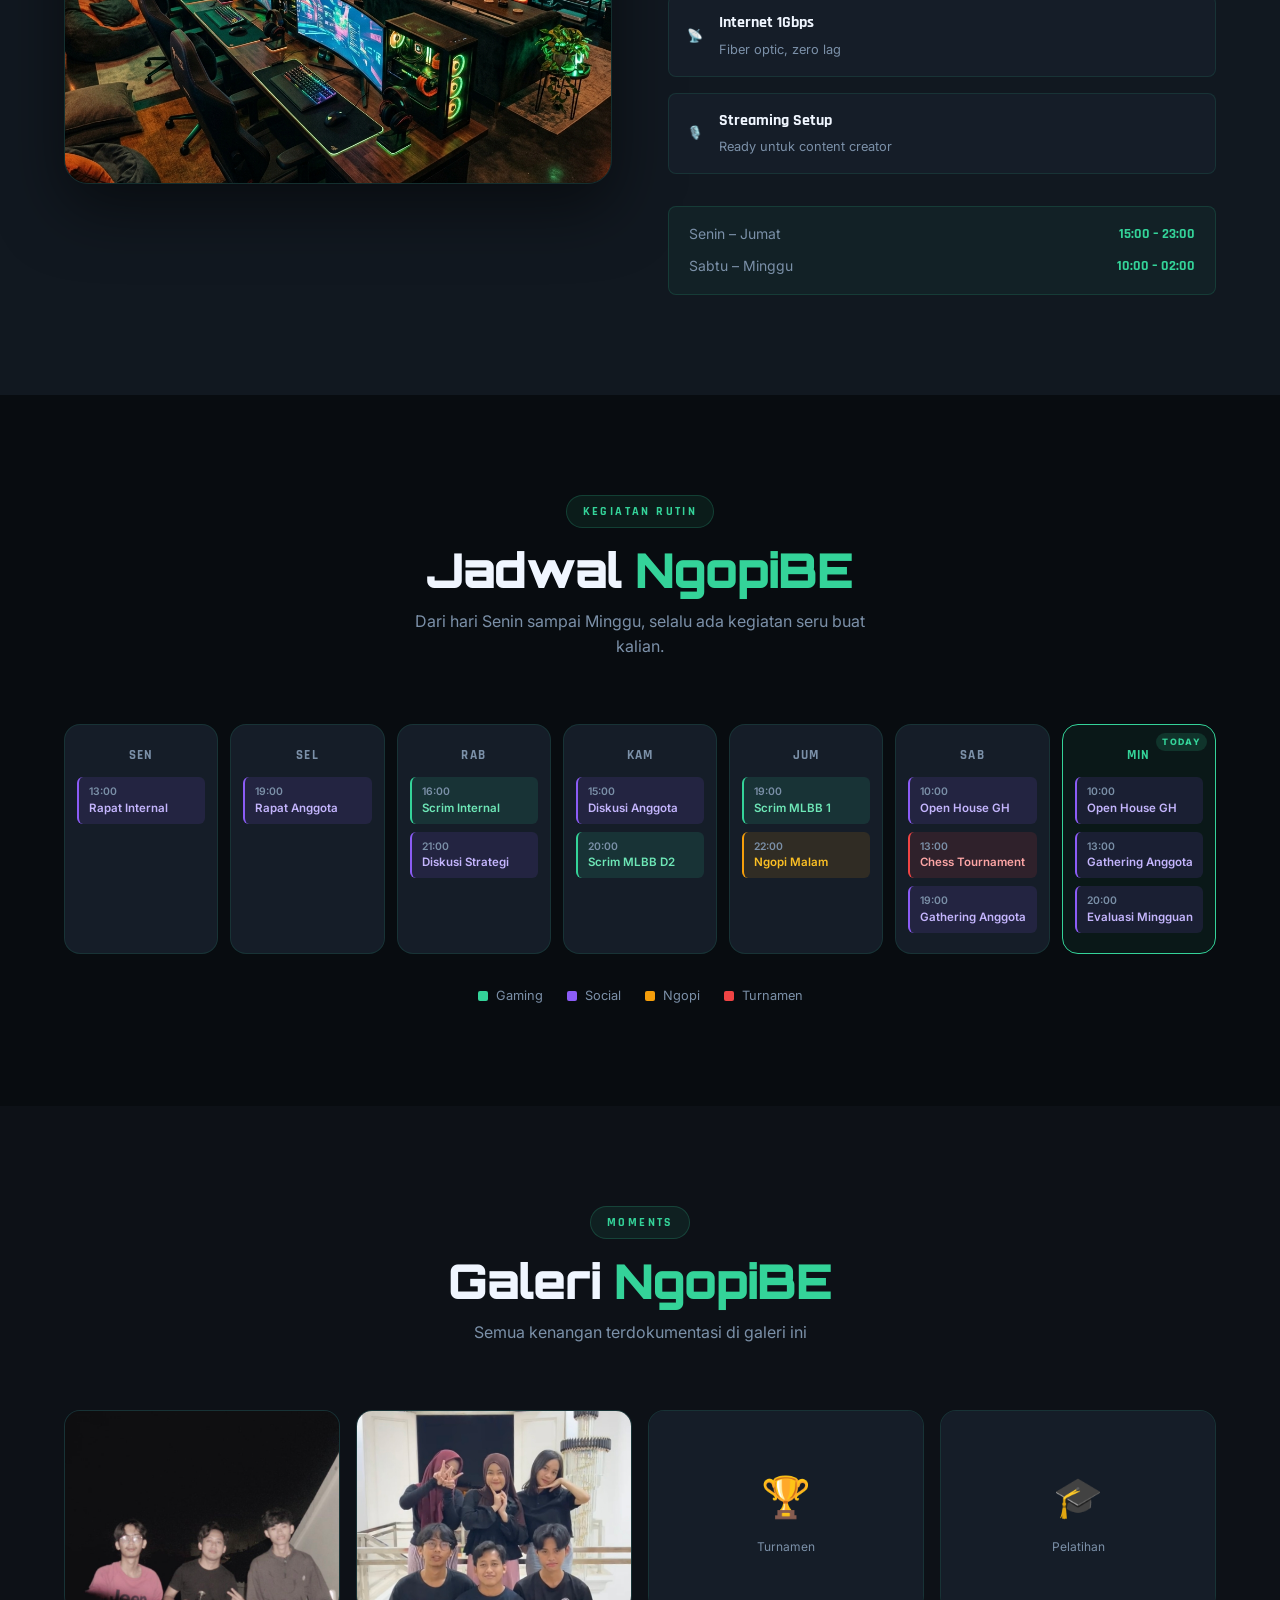
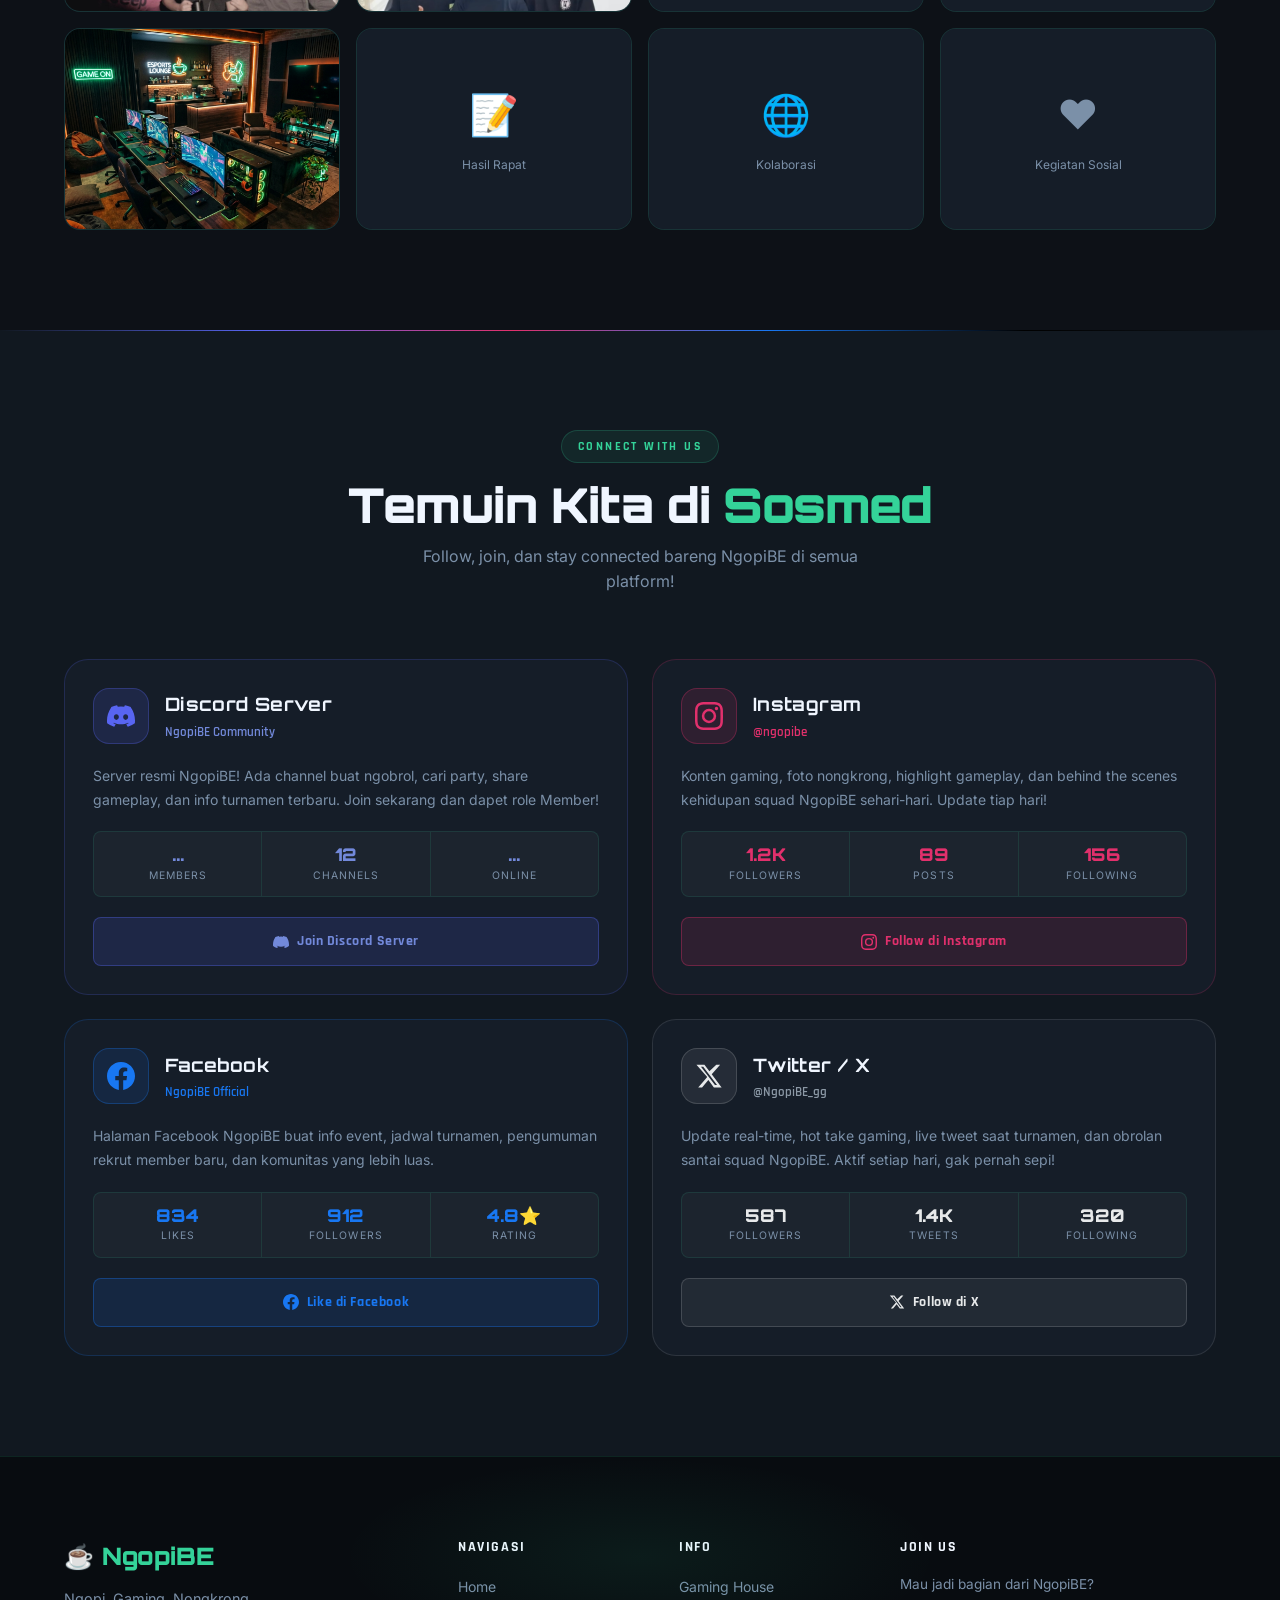
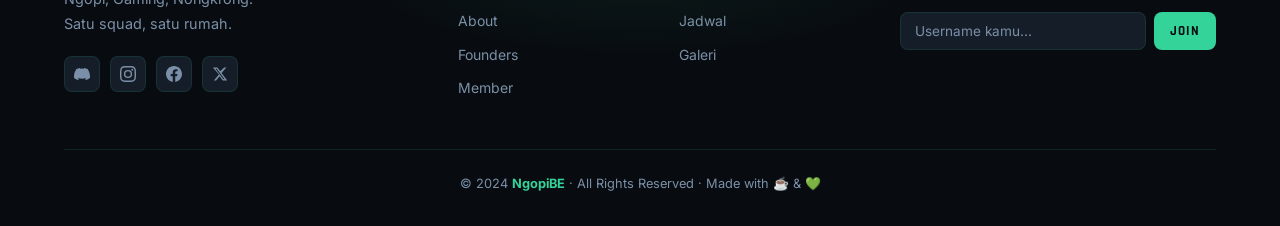
==== commit 6450ffed: "style: Make founder cards consistent and fix tilt animation conflict" ====
--- a/index.html
+++ b/index.html
@@ -281,7 +281,7 @@
           </div>
         </div>
 
-        <div class="founder-card featured" id="founder-card-2">
+        <div class="founder-card" id="founder-card-2">
           <div class="founder-badge-top">⭐ CO-FOUNDER</div>
           <div class="founder-card-inner">
             <div class="founder-img-wrap">
--- a/assets/css/style.css
+++ b/assets/css/style.css
@@ -705,17 +705,19 @@
   display: grid;
   grid-template-columns: repeat(3, 1fr);
   gap: 28px;
-  align-items: start;
+  align-items: stretch;
 }
 .founder-card {
-  background: var(--clr-panel);
-  border: 1px solid var(--clr-border);
+  background: linear-gradient(160deg, rgba(52,211,153,0.08) 0%, var(--clr-panel) 40%);
+  border: 1px solid rgba(52,211,153,0.4);
   border-radius: var(--radius-lg);
   padding: 36px 24px;
   text-align: center;
   transition: var(--transition);
   position: relative;
   overflow: hidden;
+  display: flex;
+  flex-direction: column;
 }
 .founder-card::before {
   content: '';
@@ -725,14 +727,8 @@
   opacity: 0;
   transition: var(--transition);
 }
-.founder-card:hover { transform: translateY(-12px); border-color: rgba(52,211,153,0.35); box-shadow: var(--shadow-glow); }
+.founder-card:hover { transform: translateY(-12px); border-color: rgba(52,211,153,0.6); box-shadow: var(--shadow-glow); }
 .founder-card:hover::before { opacity: 1; }
-.founder-card.featured {
-  border-color: rgba(52,211,153,0.4);
-  background: linear-gradient(160deg, rgba(52,211,153,0.08) 0%, var(--clr-panel) 40%);
-  transform: scale(1.04);
-}
-.founder-card.featured:hover { transform: scale(1.04) translateY(-12px); }
 .founder-badge-top {
   position: absolute;
   top: 16px; left: 50%;
@@ -748,7 +744,14 @@
   border-radius: 99px;
   white-space: nowrap;
 }
-.founder-card-inner { position: relative; z-index: 1; padding-top: 16px; }
+.founder-card-inner { 
+  position: relative; 
+  z-index: 1; 
+  padding-top: 16px; 
+  display: flex;
+  flex-direction: column;
+  flex-grow: 1;
+}
 .founder-img-wrap {
   width: 120px; height: 120px;
   border-radius: 50%;
@@ -804,6 +807,7 @@
   color: var(--clr-muted);
   line-height: 1.6;
   margin-bottom: 16px;
+  flex-grow: 1;
 }
 .founder-games { display: flex; flex-wrap: wrap; gap: 6px; justify-content: center; }
 .game-tag {
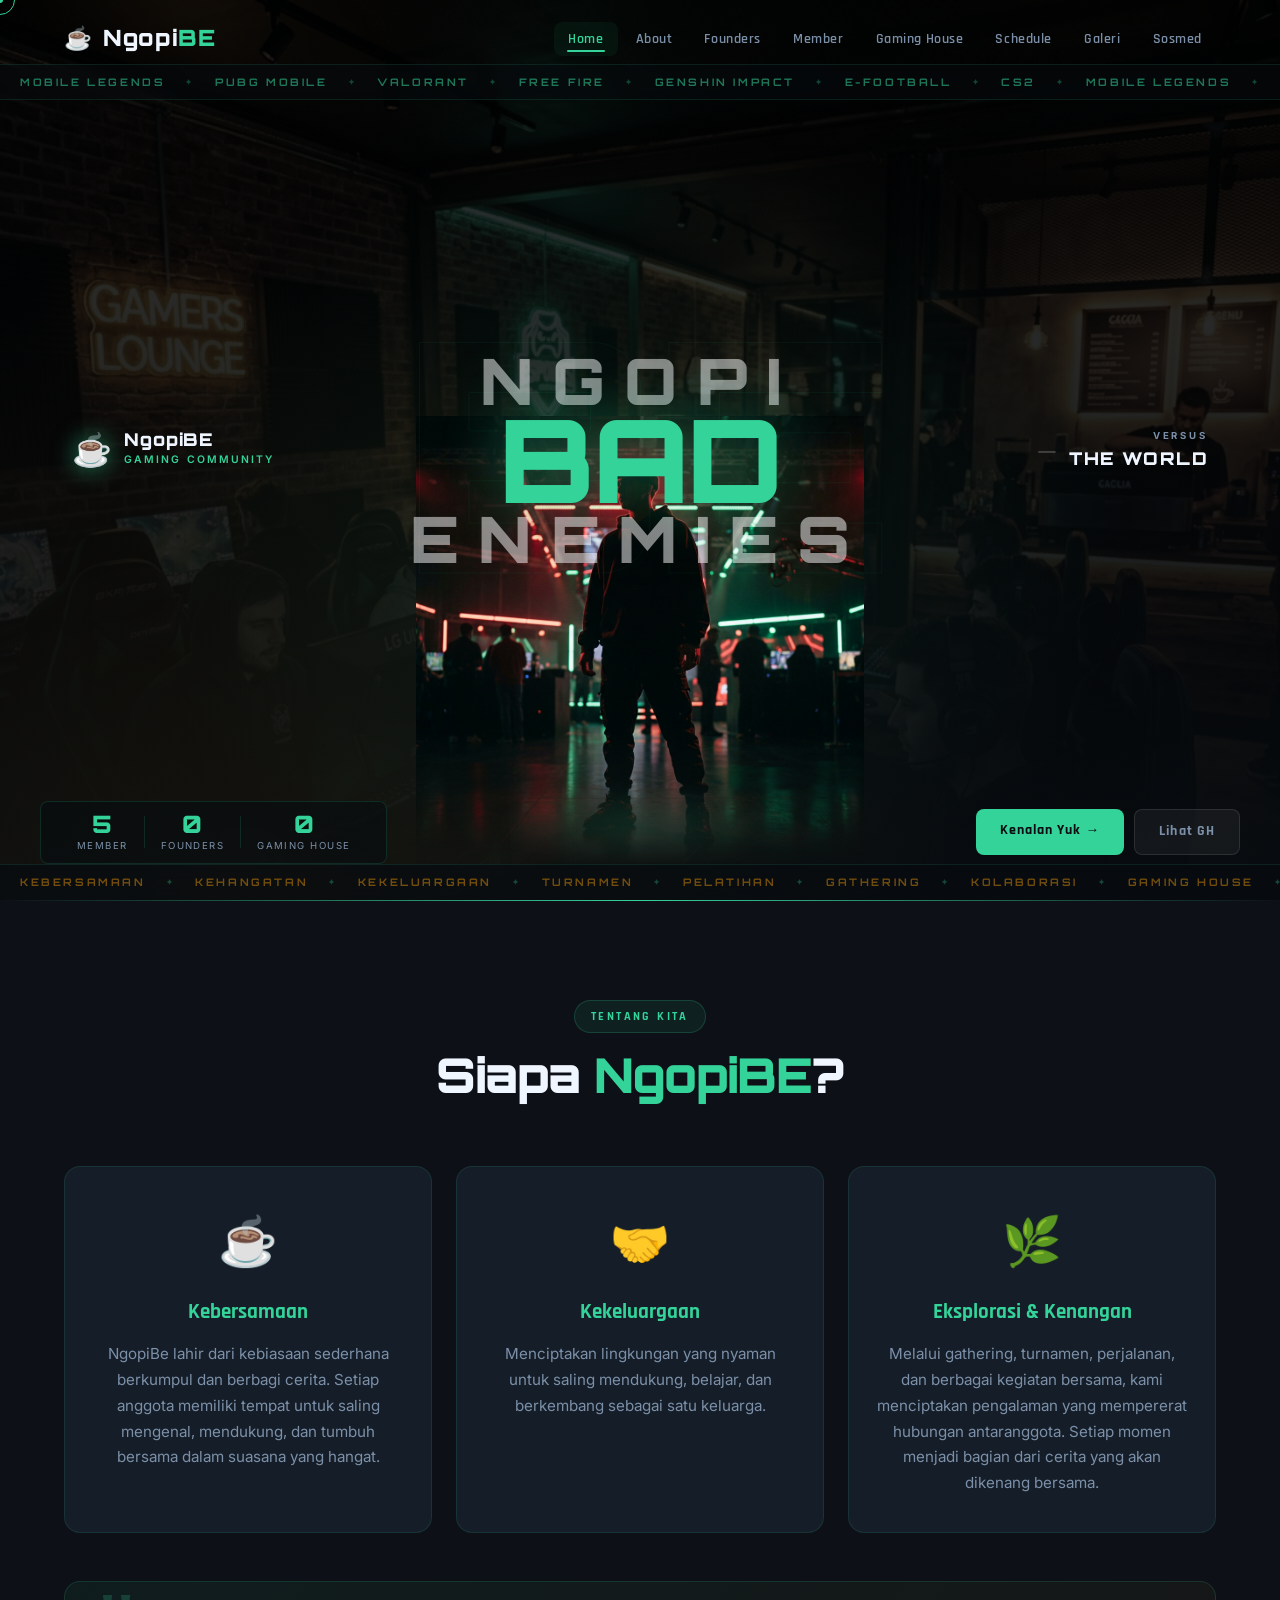
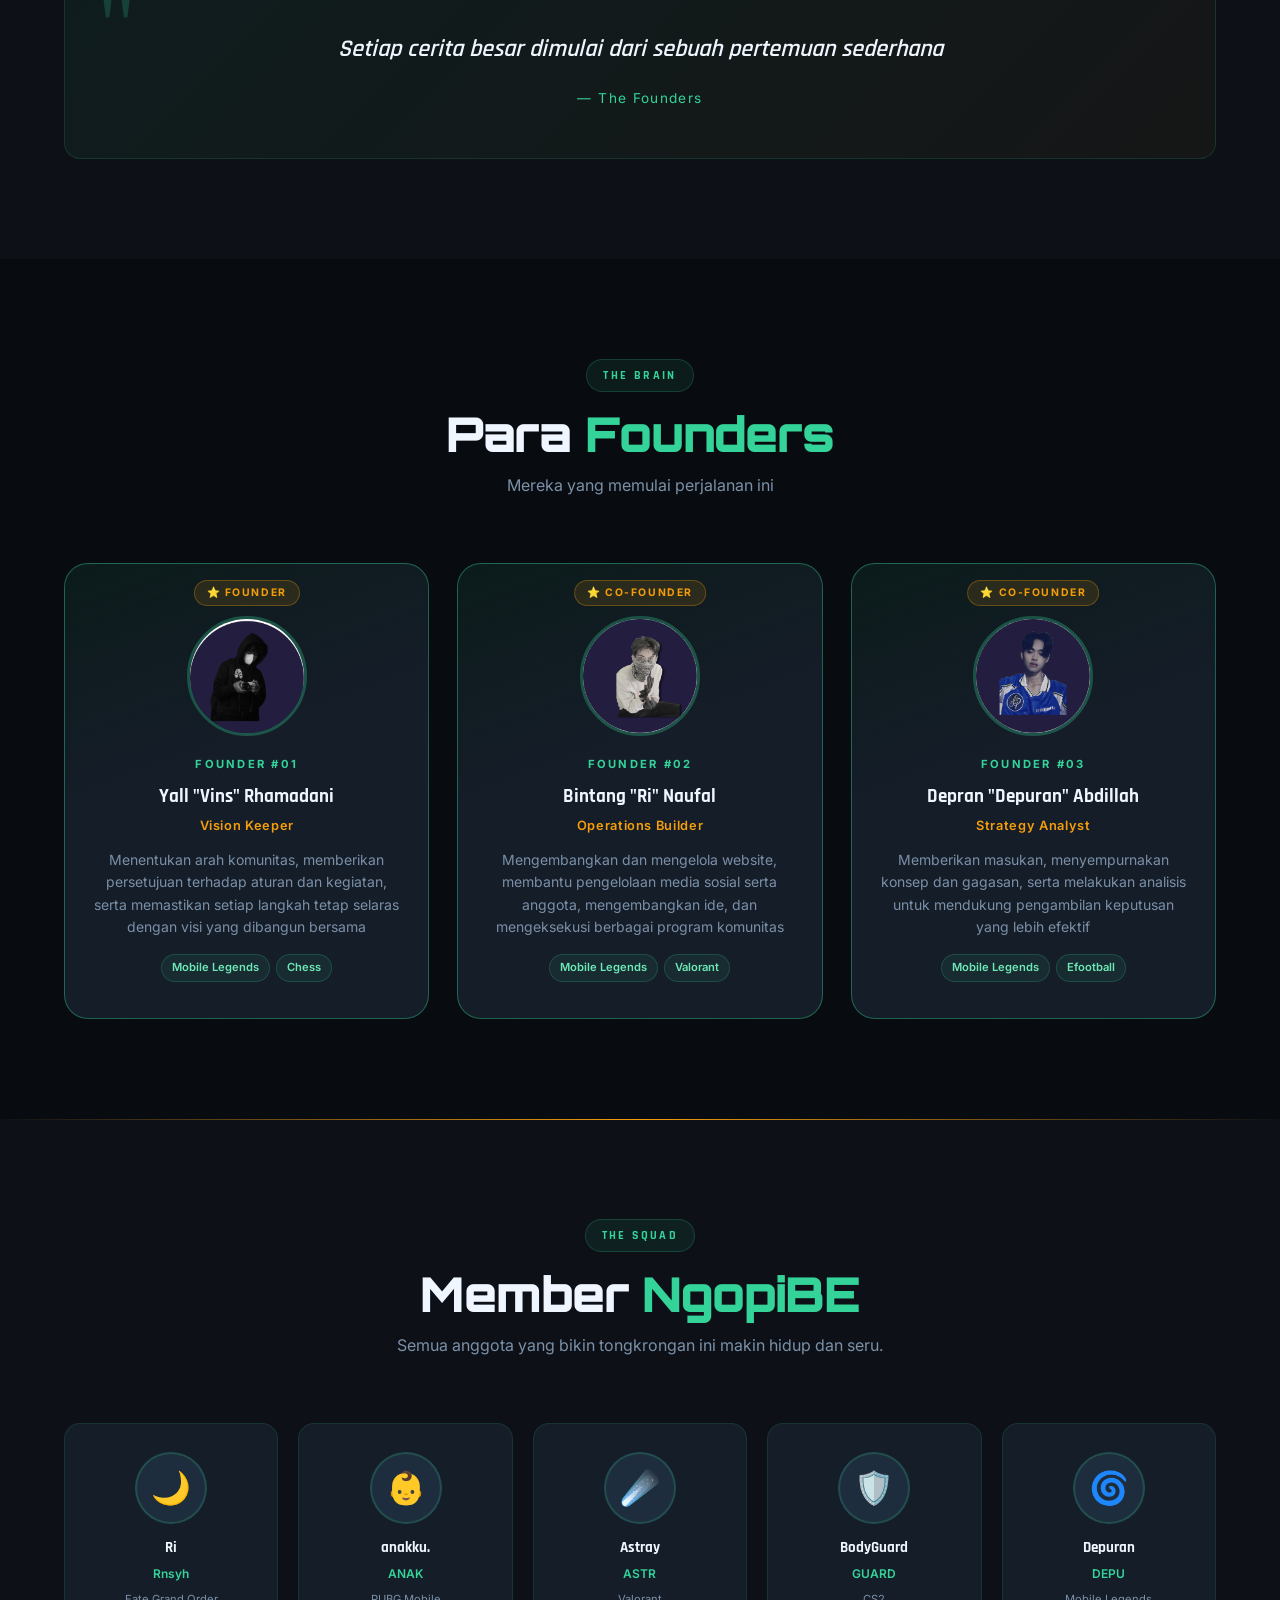
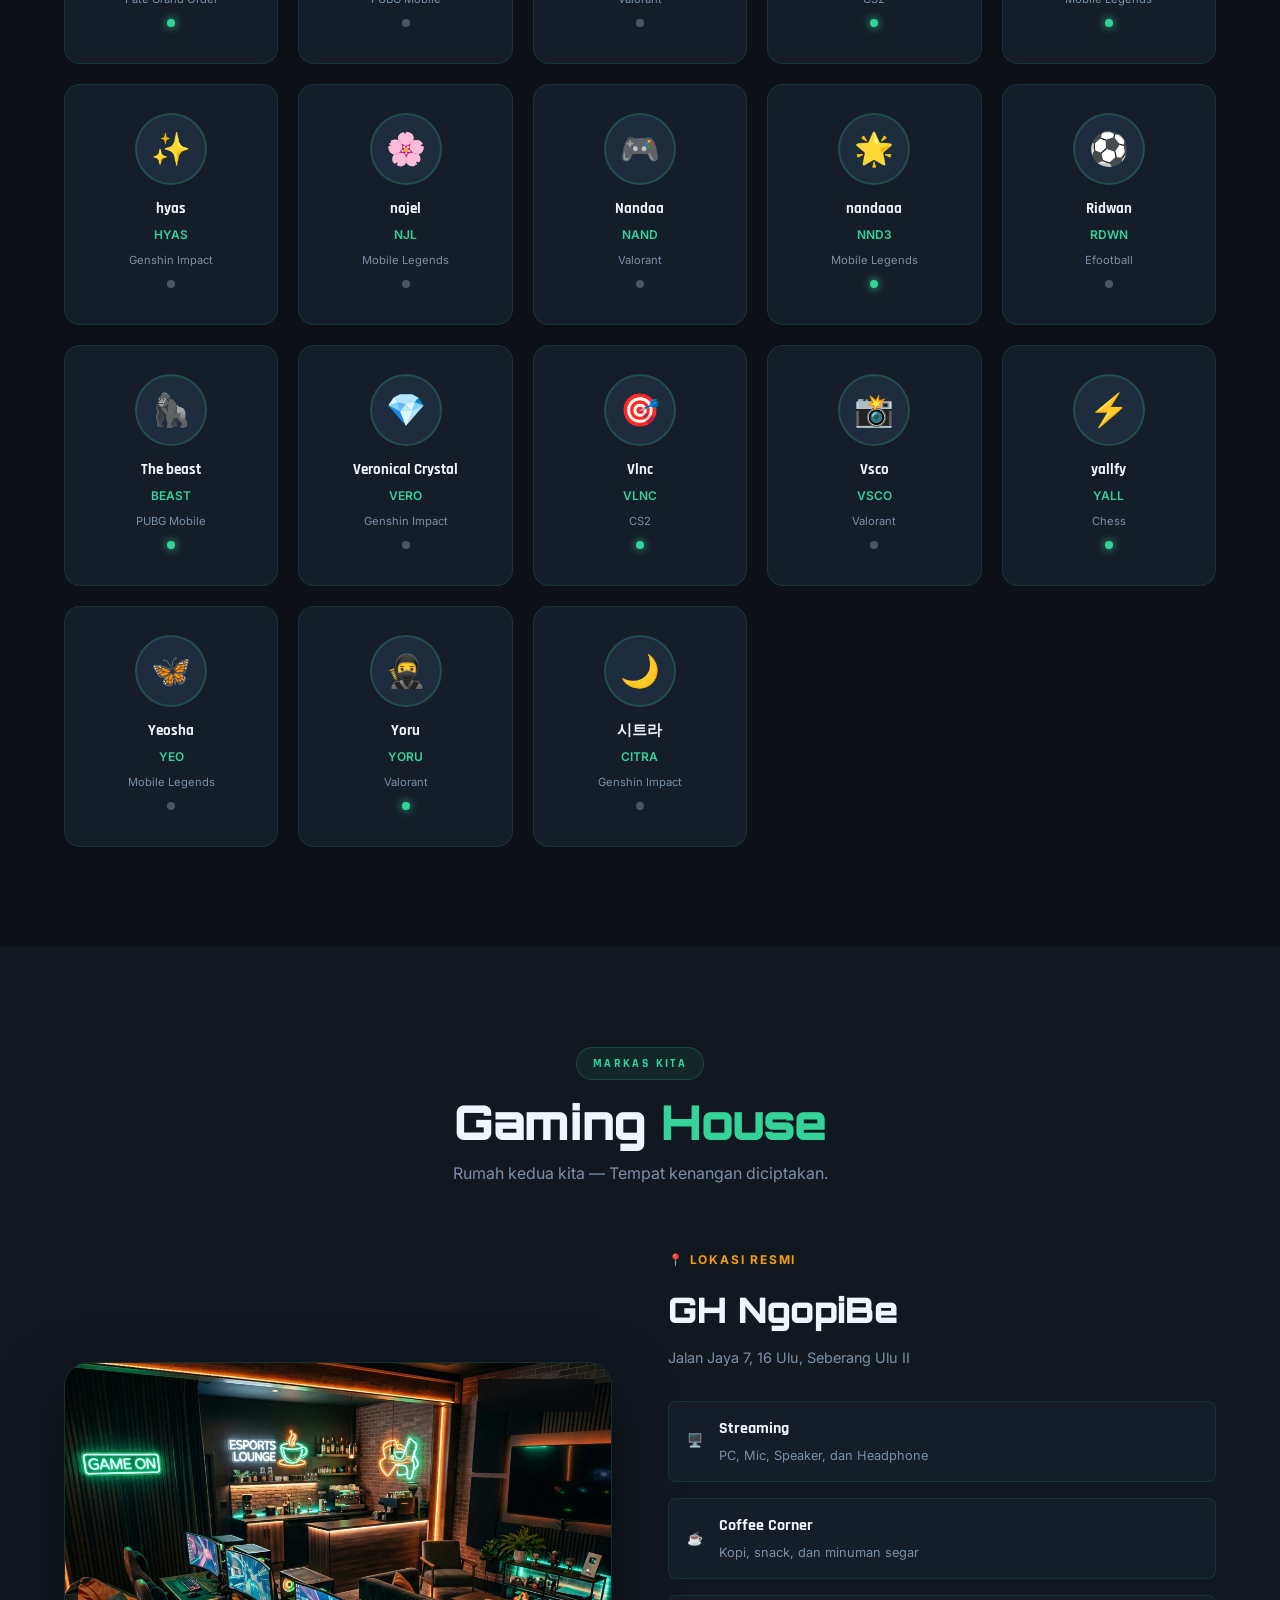
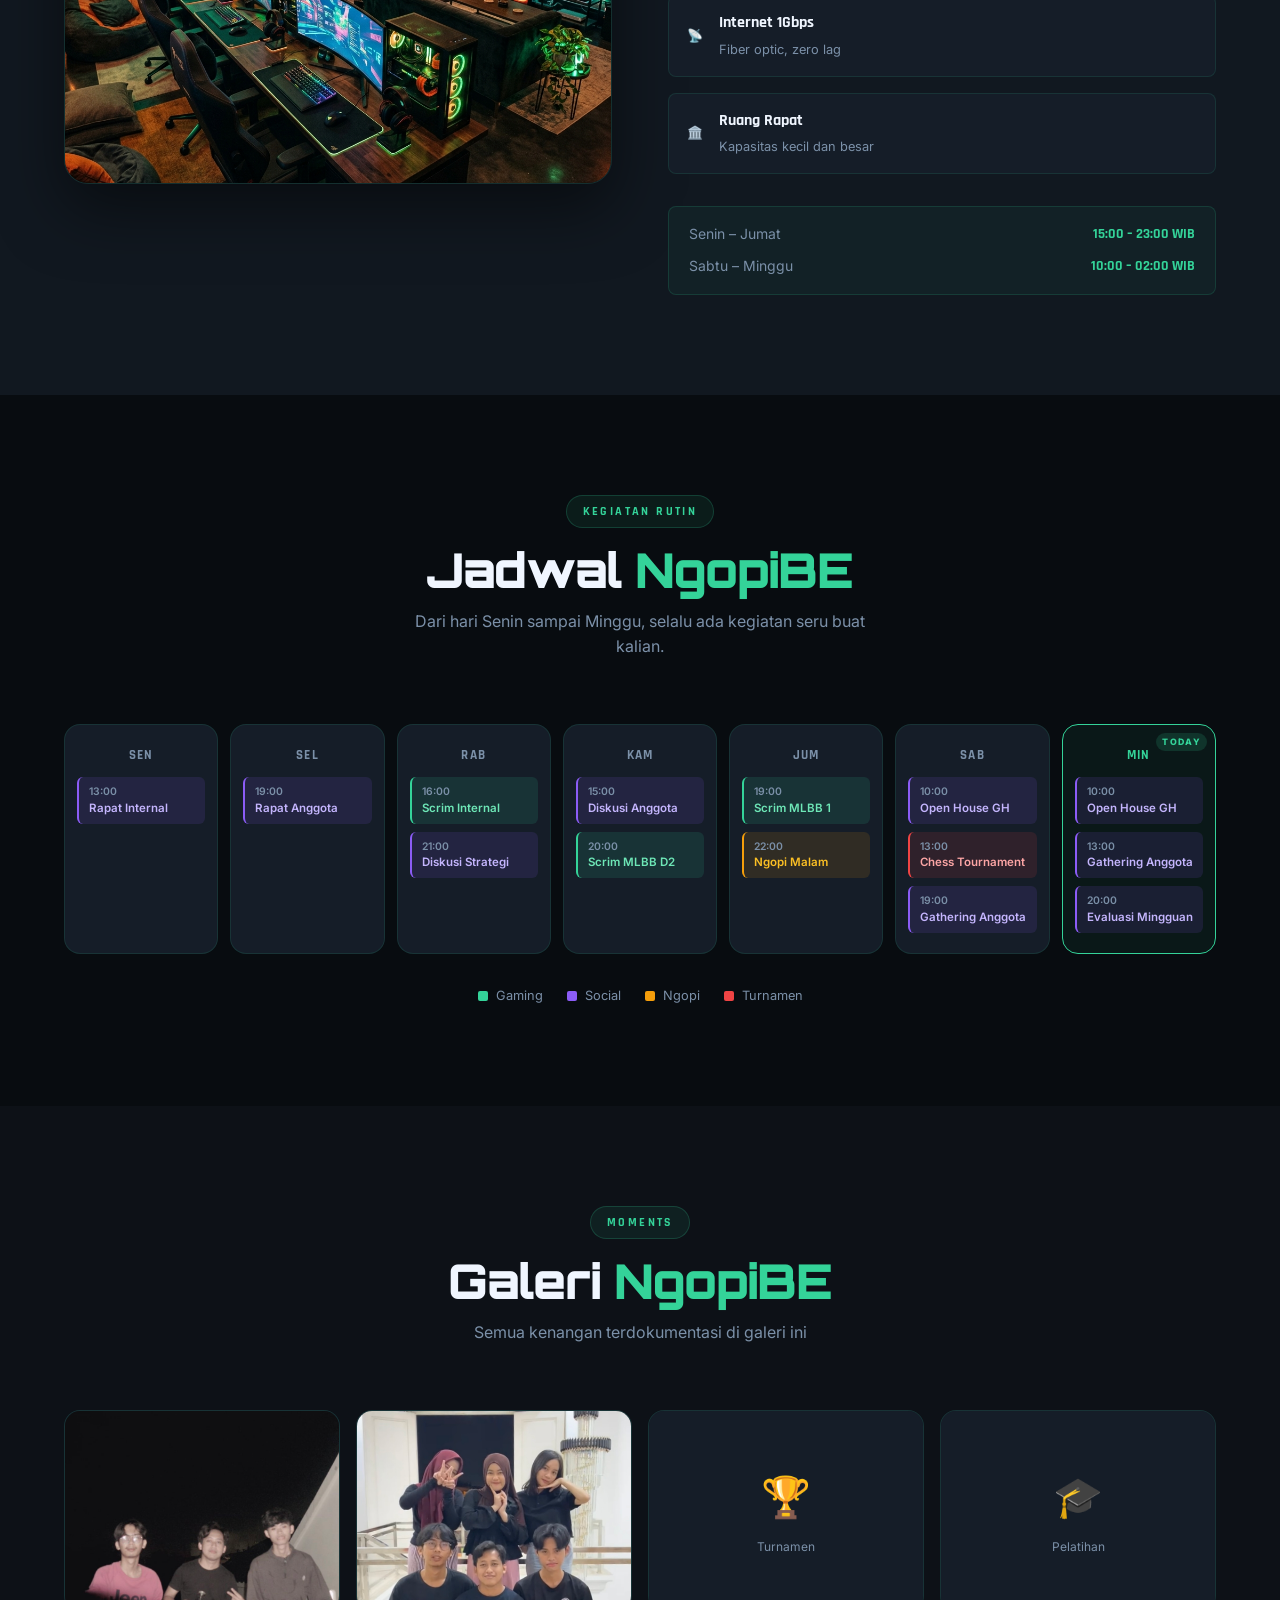
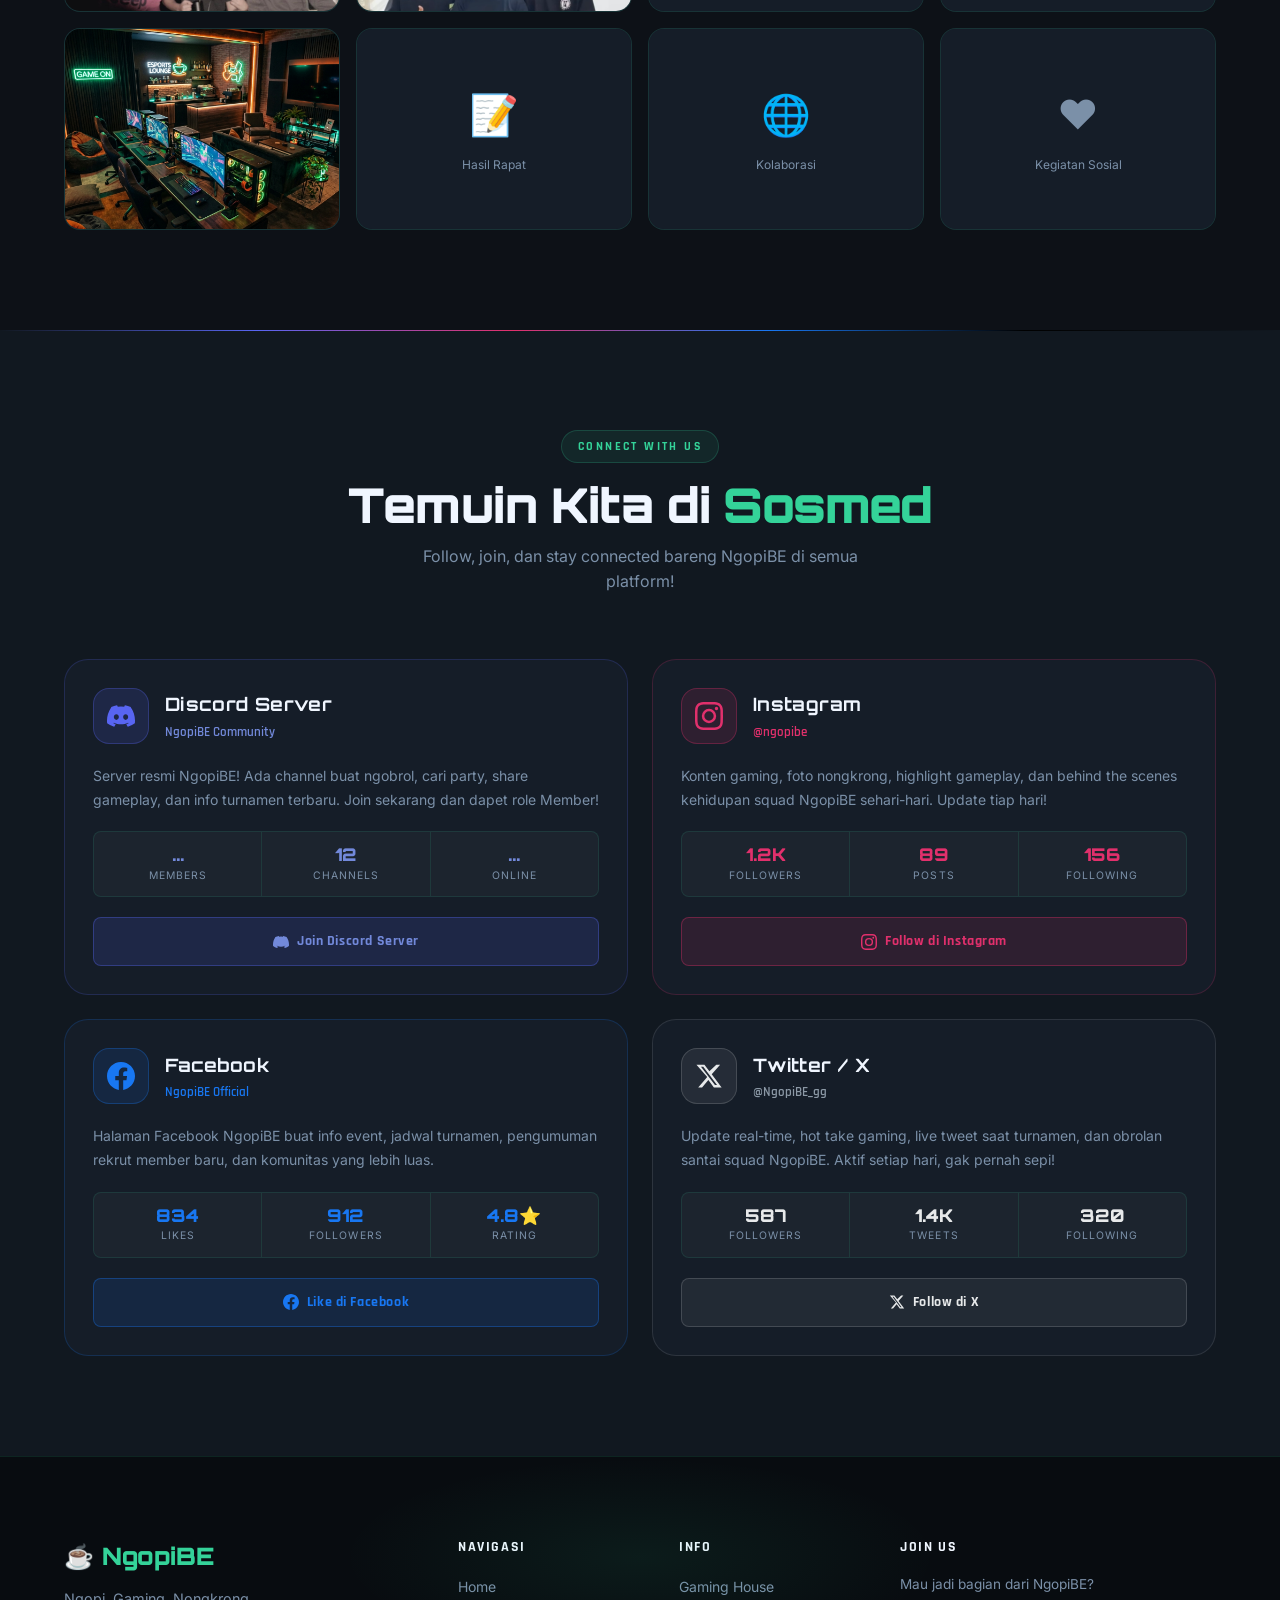
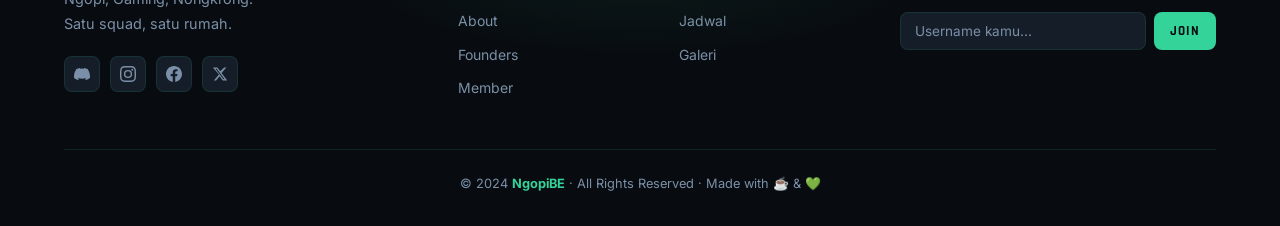
==== commit 5b922396: "Update index.html" ====
--- a/index.html
+++ b/index.html
@@ -343,7 +343,7 @@
       <div class="section-header">
         <span class="section-tag">Markas Kita</span>
         <h2 class="section-title" id="gh-title">Gaming <span class="accent">House</span></h2>
-        <p class="section-desc">Rumah kedua kita — tempat semua kegilaan dimulai.</p>
+        <p class="section-desc">Rumah kedua kita — Tempat kenangan diciptakan.</p>
       </div>
       <div class="gh-content">
         <div class="gh-image-wrap" id="gh-image-wrap">
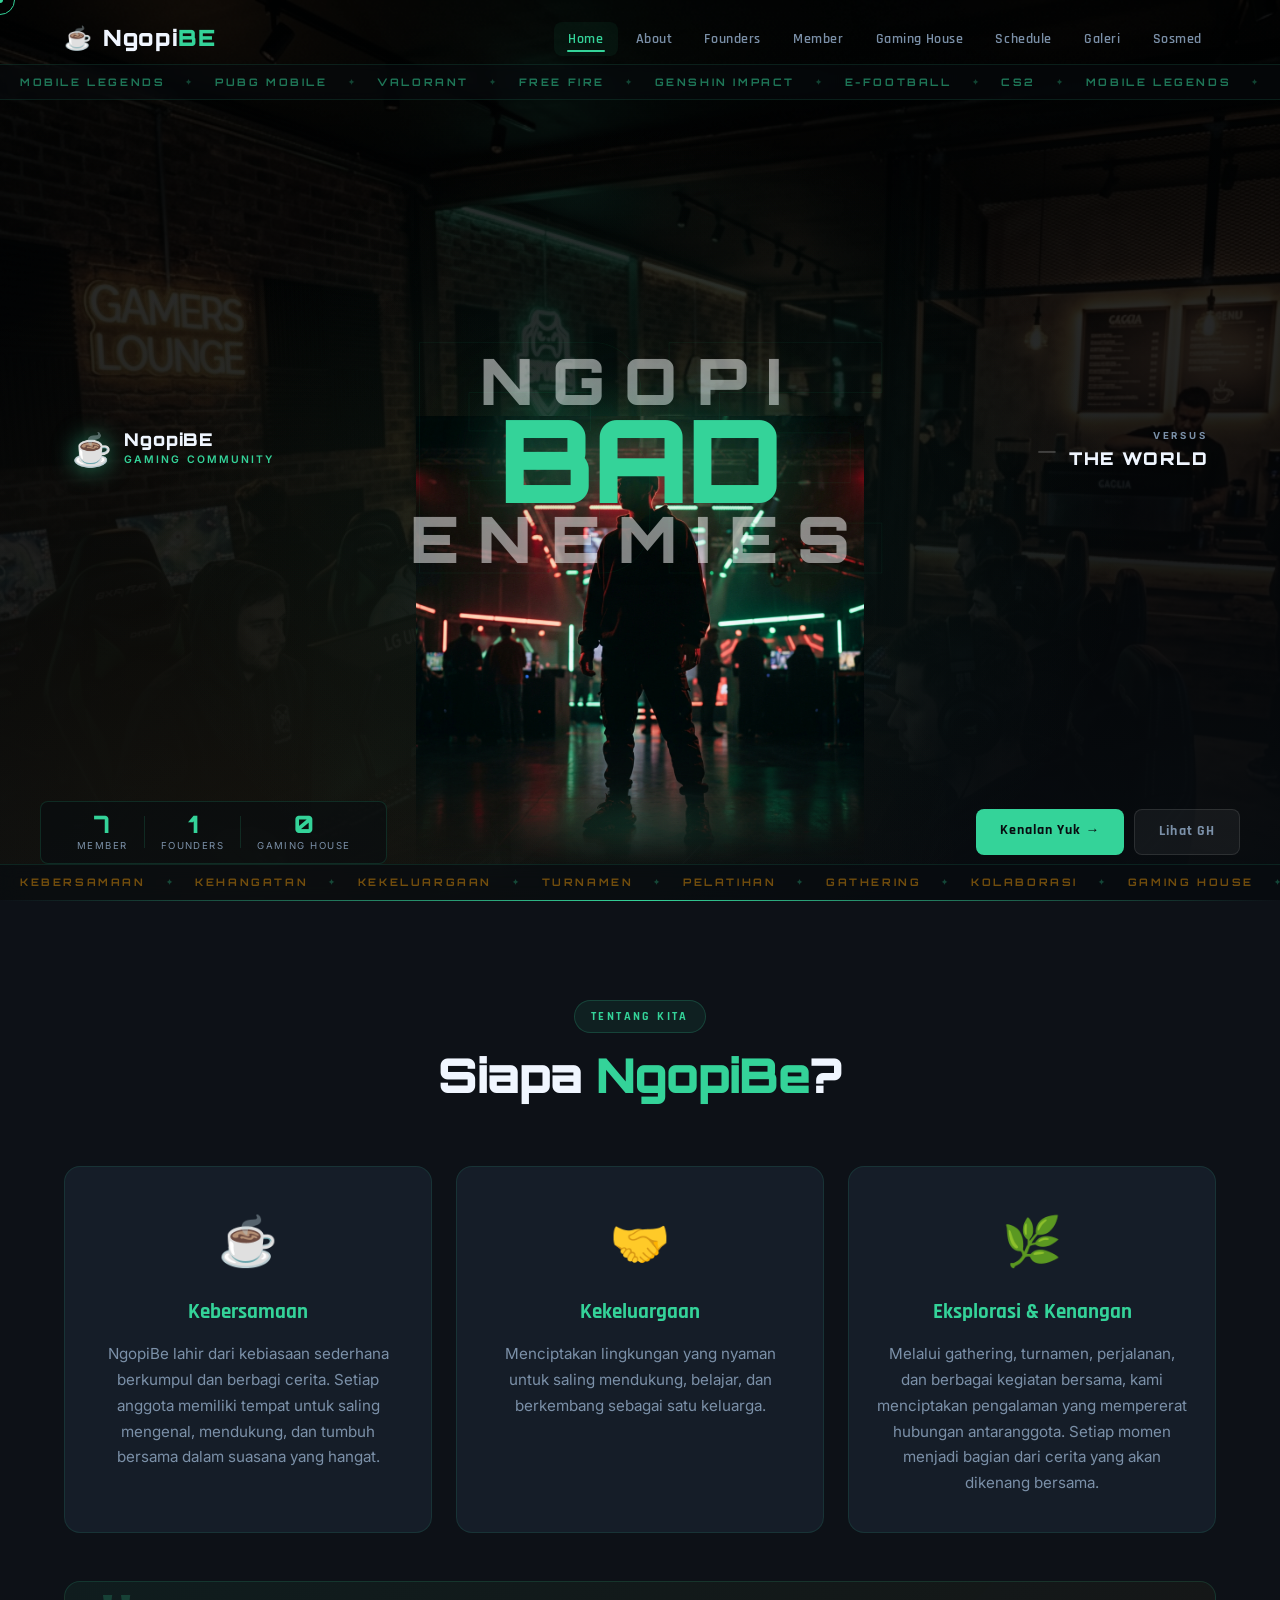
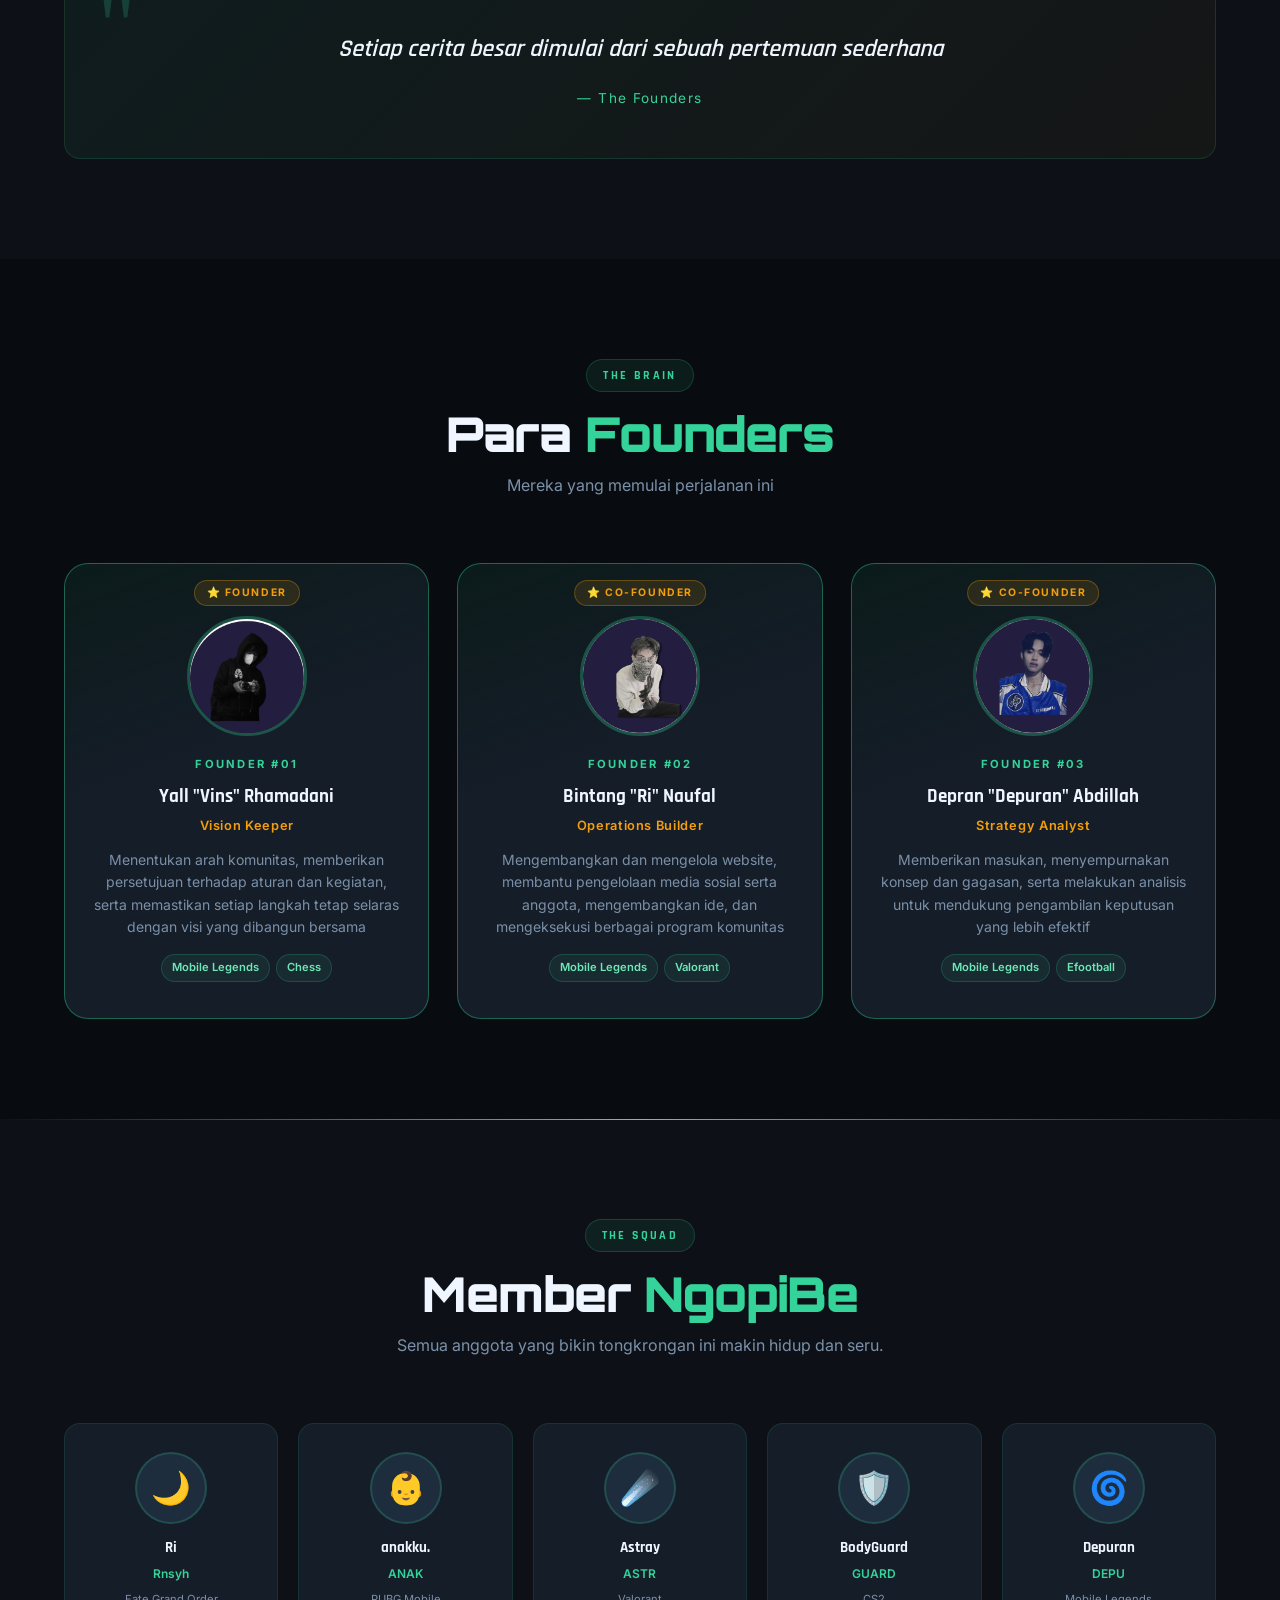
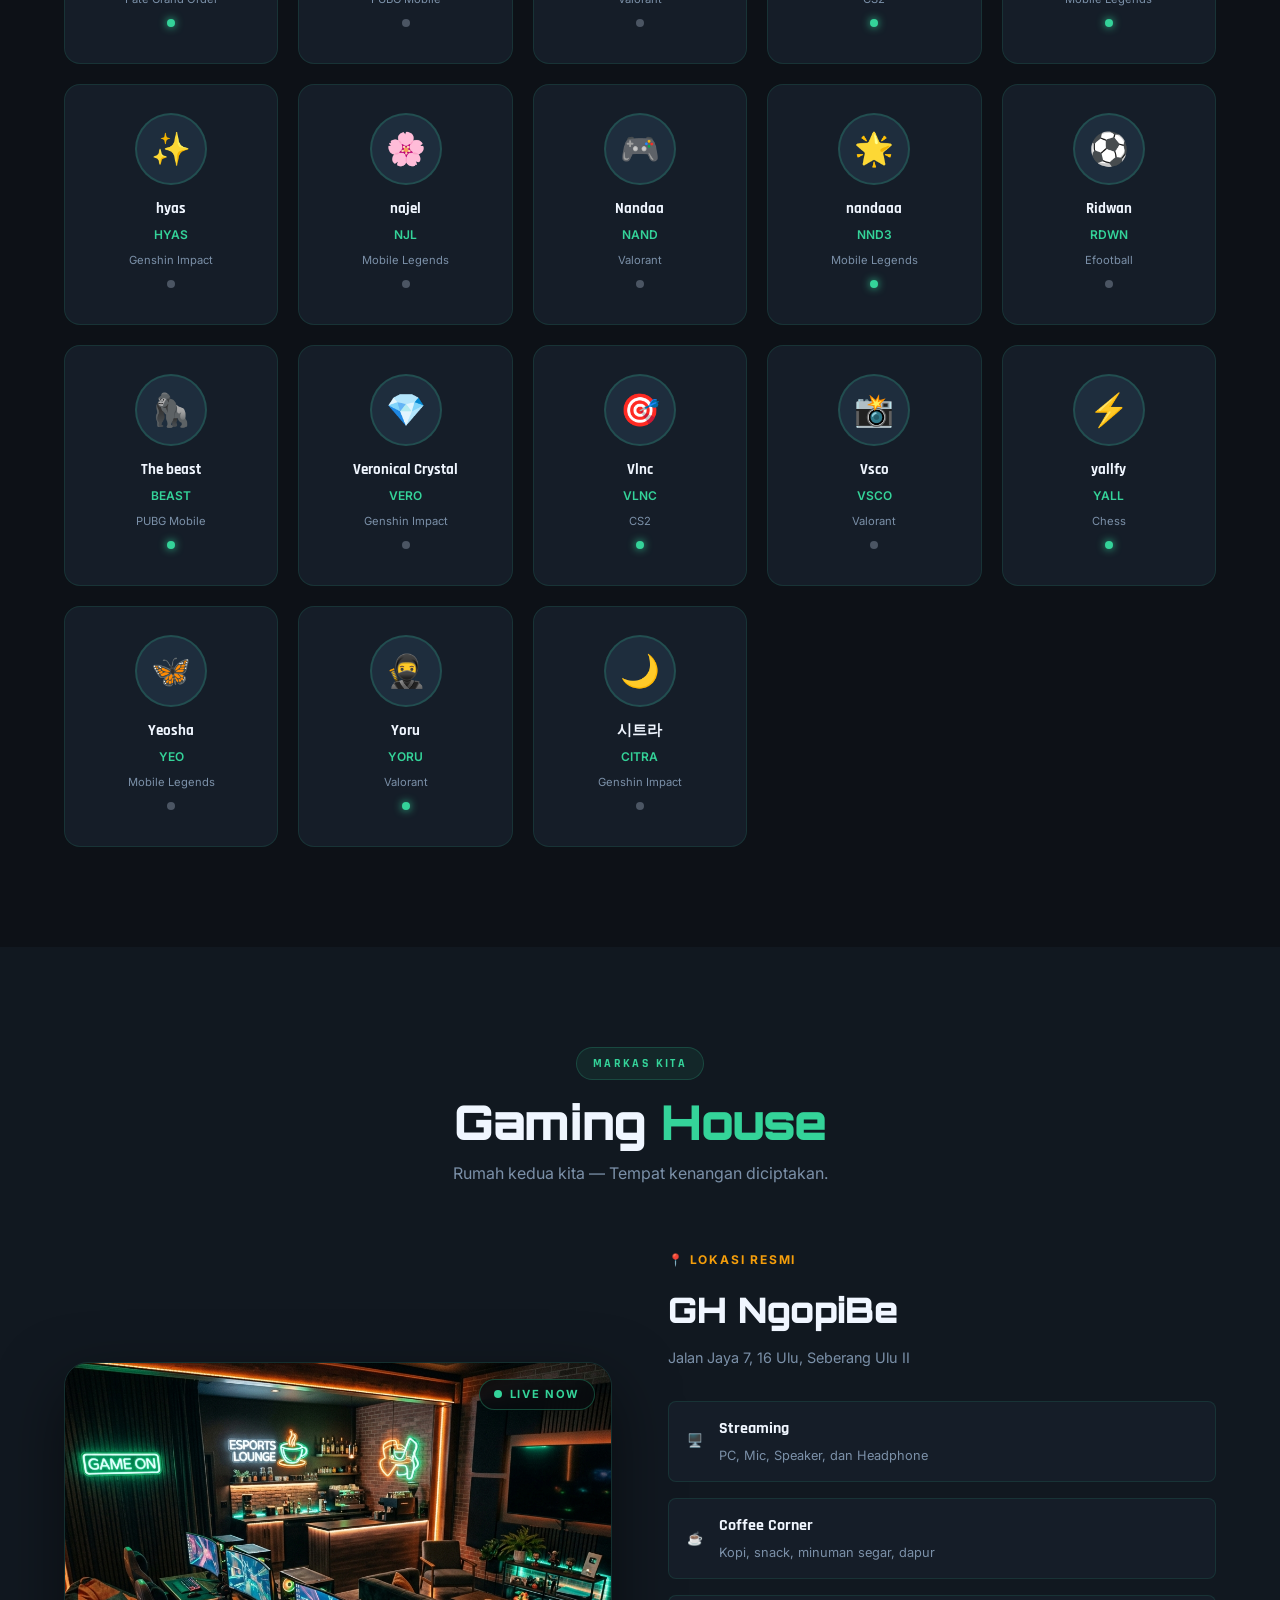
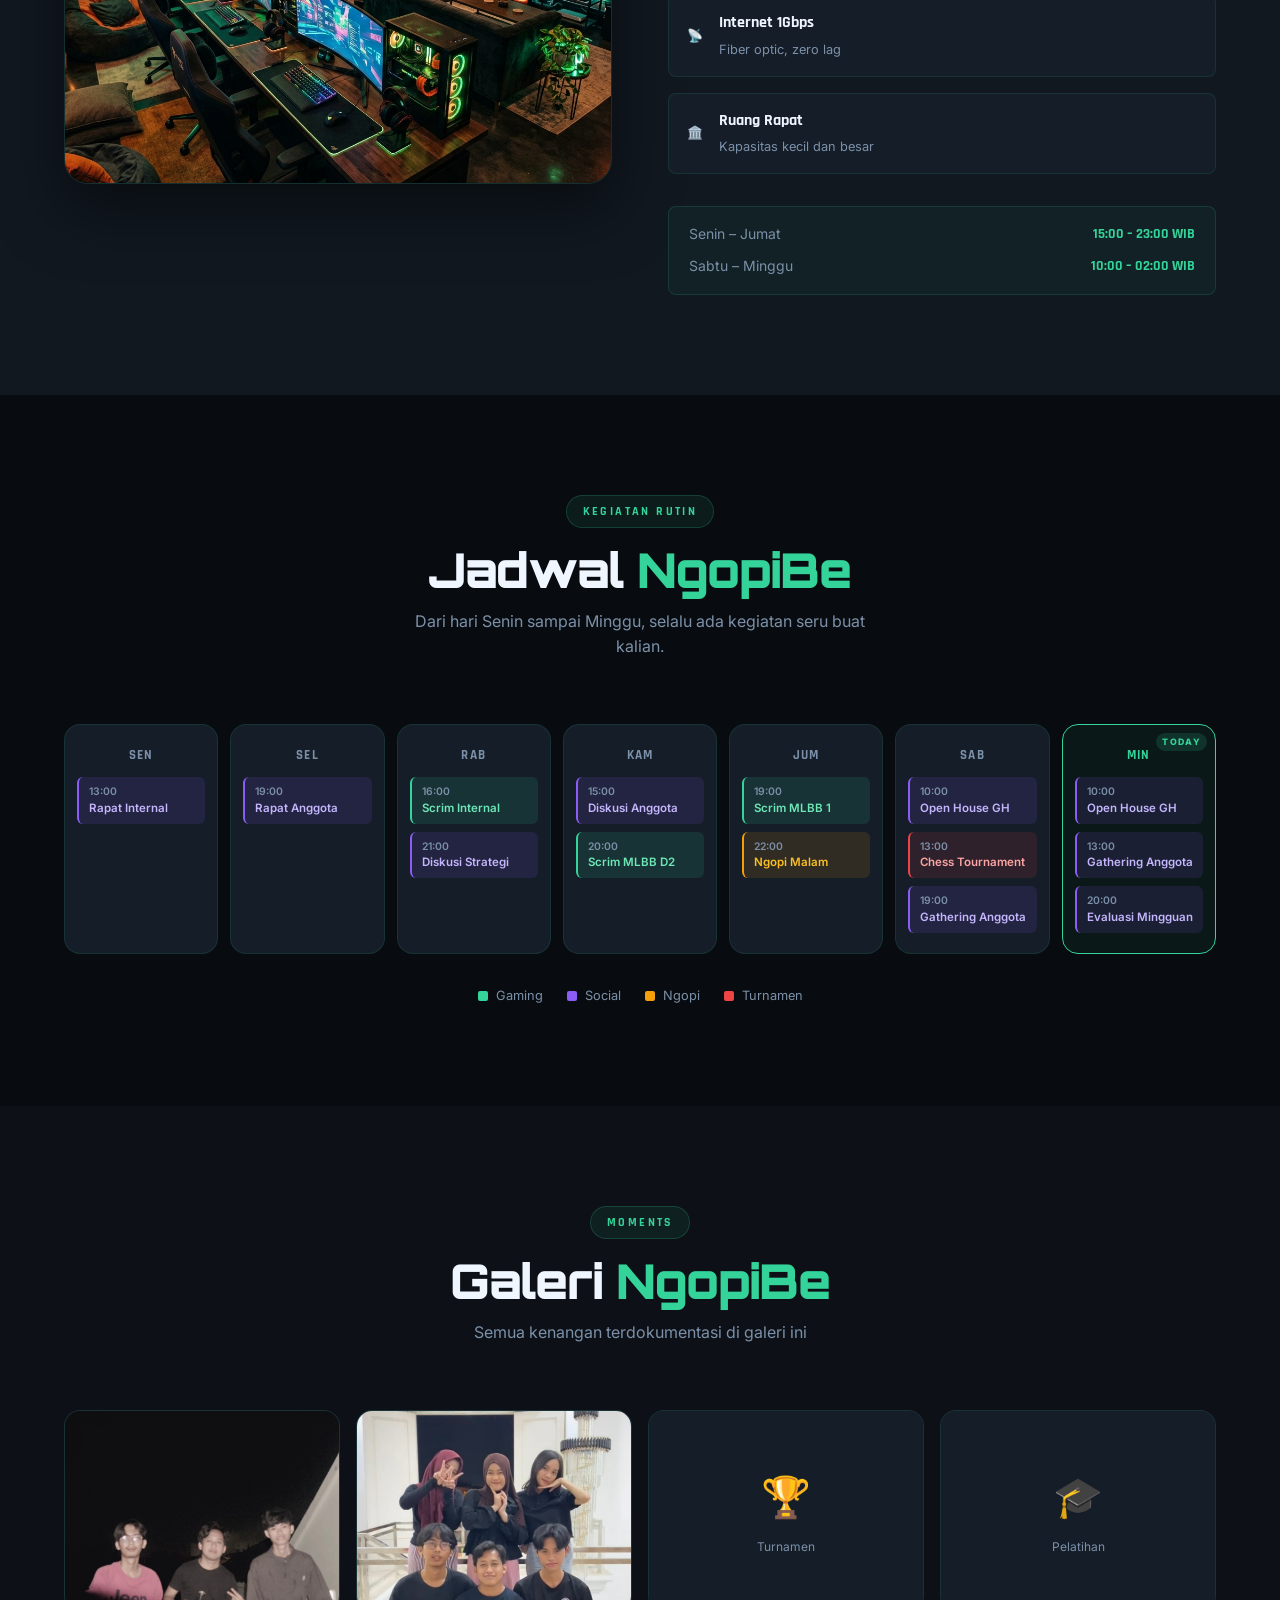
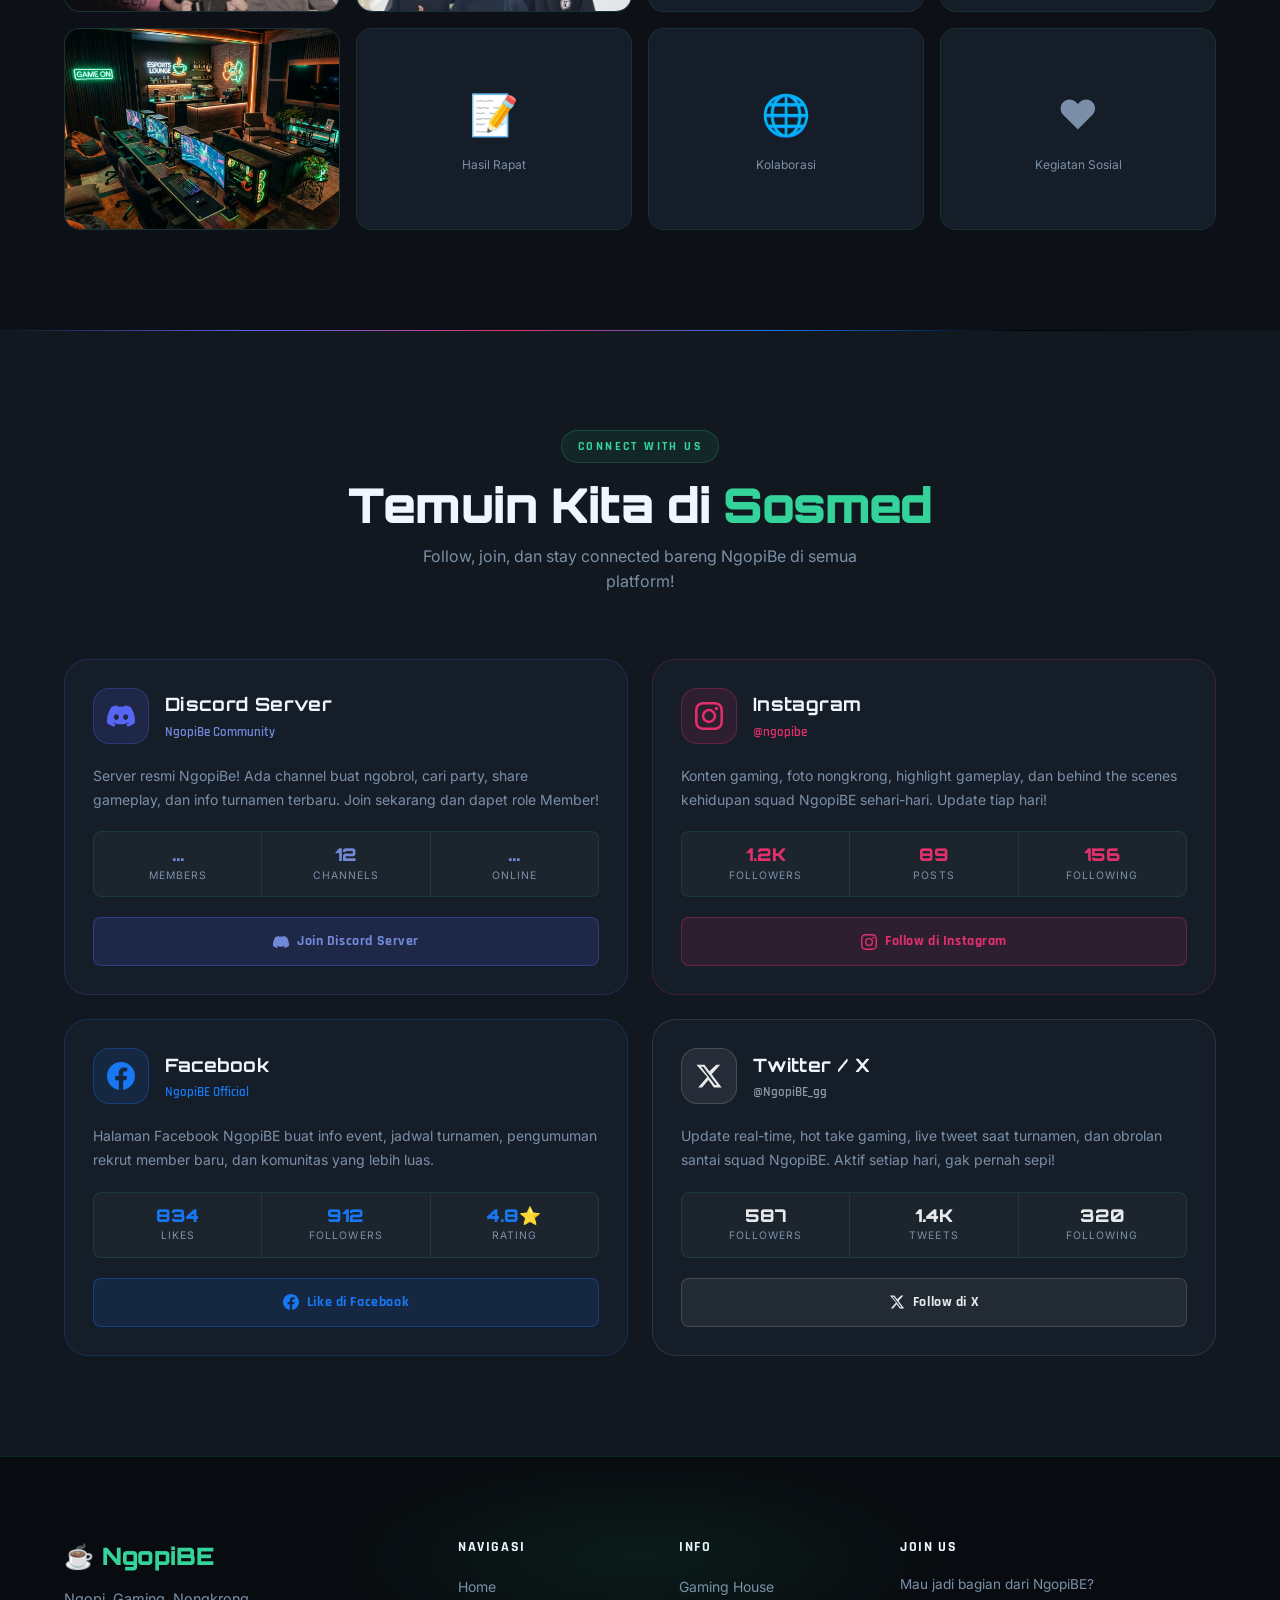
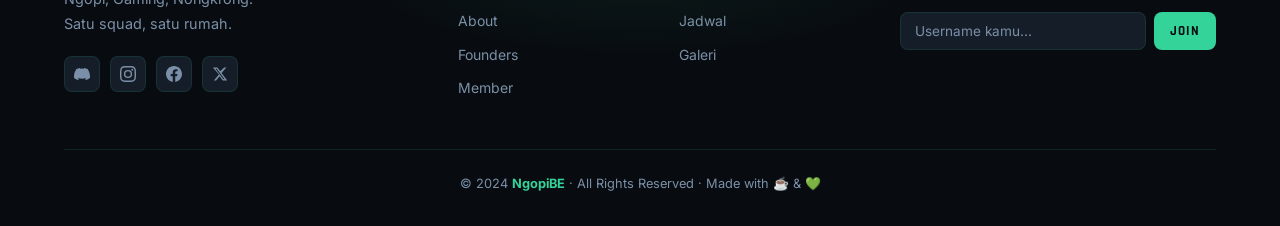
==== commit 912e8291: "Update index.html" ====
--- a/index.html
+++ b/index.html
@@ -222,7 +222,7 @@
     <div class="container">
       <div class="section-header">
         <span class="section-tag">Tentang Kita</span>
-        <h2 class="section-title" id="about-title">Siapa <span class="accent">NgopiBE</span>?</h2>
+        <h2 class="section-title" id="about-title">Siapa <span class="accent">NgopiBe</span>?</h2>
       </div>
       <div class="about-grid">
         <div class="about-card" id="about-card-1">
@@ -328,7 +328,7 @@
     <div class="container">
       <div class="section-header">
         <span class="section-tag">The Squad</span>
-        <h2 class="section-title" id="members-title">Member <span class="accent">NgopiBE</span></h2>
+        <h2 class="section-title" id="members-title">Member <span class="accent">NgopiBe</span></h2>
         <p class="section-desc">Semua anggota yang bikin tongkrongan ini makin hidup dan seru.</p>
       </div>
       <div class="members-grid" id="members-grid">
@@ -372,7 +372,7 @@
     <div class="container">
       <div class="section-header">
         <span class="section-tag">Kegiatan Rutin</span>
-        <h2 class="section-title" id="schedule-title">Jadwal <span class="accent">NgopiBE</span></h2>
+        <h2 class="section-title" id="schedule-title">Jadwal <span class="accent">NgopiBe</span></h2>
         <p class="section-desc">Dari hari Senin sampai Minggu, selalu ada kegiatan seru buat kalian.</p>
       </div>
       <div class="schedule-week" id="schedule-week">
@@ -392,7 +392,7 @@
     <div class="container">
       <div class="section-header">
         <span class="section-tag">Moments</span>
-        <h2 class="section-title" id="gallery-title">Galeri <span class="accent">NgopiBE</span></h2>
+        <h2 class="section-title" id="gallery-title">Galeri <span class="accent">NgopiBe</span></h2>
         <p class="section-desc">Semua kenangan terdokumentasi di galeri ini</p>
       </div>
       <div class="gallery-grid" id="gallery-grid">
@@ -407,7 +407,7 @@
       <div class="section-header">
         <span class="section-tag">Connect With Us</span>
         <h2 class="section-title" id="socials-title">Temuin Kita di <span class="accent">Sosmed</span></h2>
-        <p class="section-desc">Follow, join, dan stay connected bareng NgopiBE di semua platform!</p>
+        <p class="section-desc">Follow, join, dan stay connected bareng NgopiBe di semua platform!</p>
       </div>
       <div class="socials-grid" id="socials-grid">
 
@@ -422,11 +422,11 @@
             </div>
             <div class="social-platform-info">
               <span class="platform-name">Discord Server</span>
-              <span class="platform-handle">NgopiBE Community</span>
+              <span class="platform-handle">NgopiBe Community</span>
             </div>
           </div>
           <div class="social-card-body">
-            <p class="social-desc">Server resmi NgopiBE! Ada channel buat ngobrol, cari party, share gameplay, dan info
+            <p class="social-desc">Server resmi NgopiBe! Ada channel buat ngobrol, cari party, share gameplay, dan info
               turnamen terbaru. Join sekarang dan dapet role Member!</p>
             <div class="social-stats">
               <div class="sstat-item">
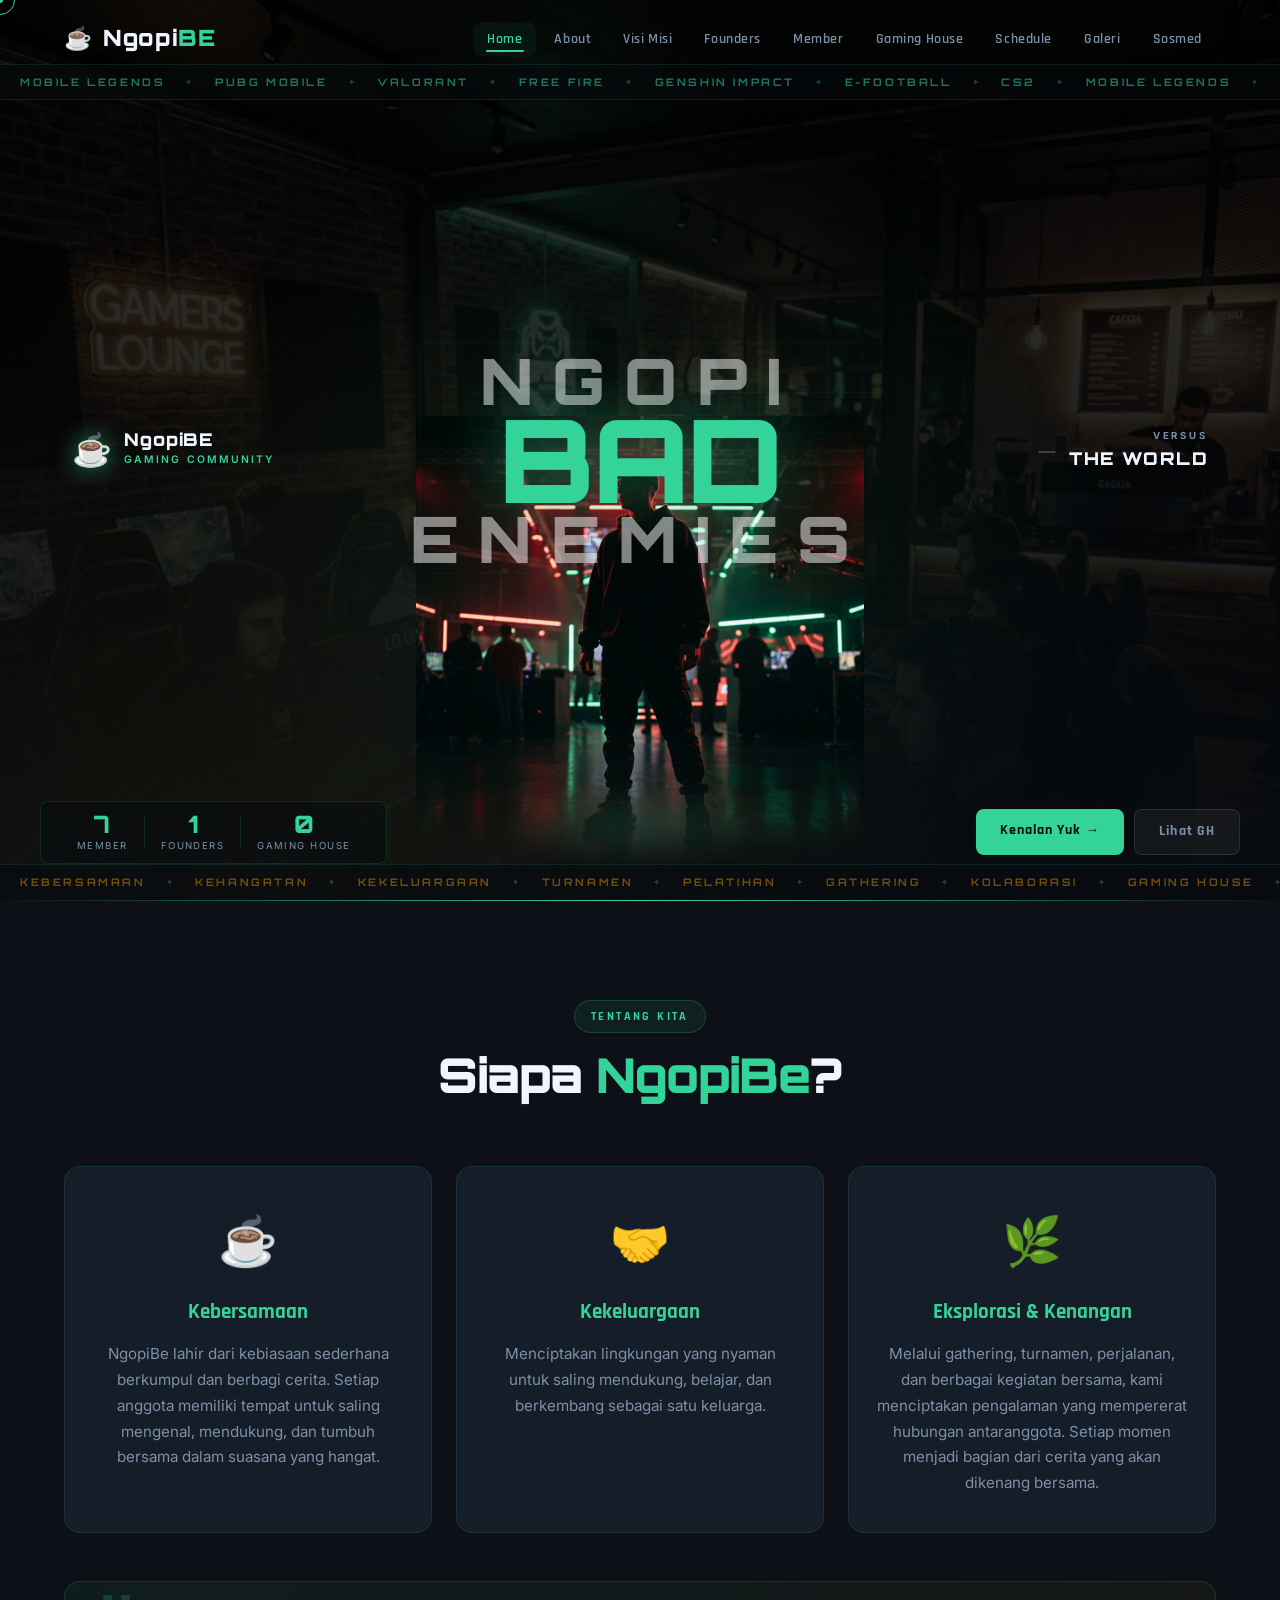
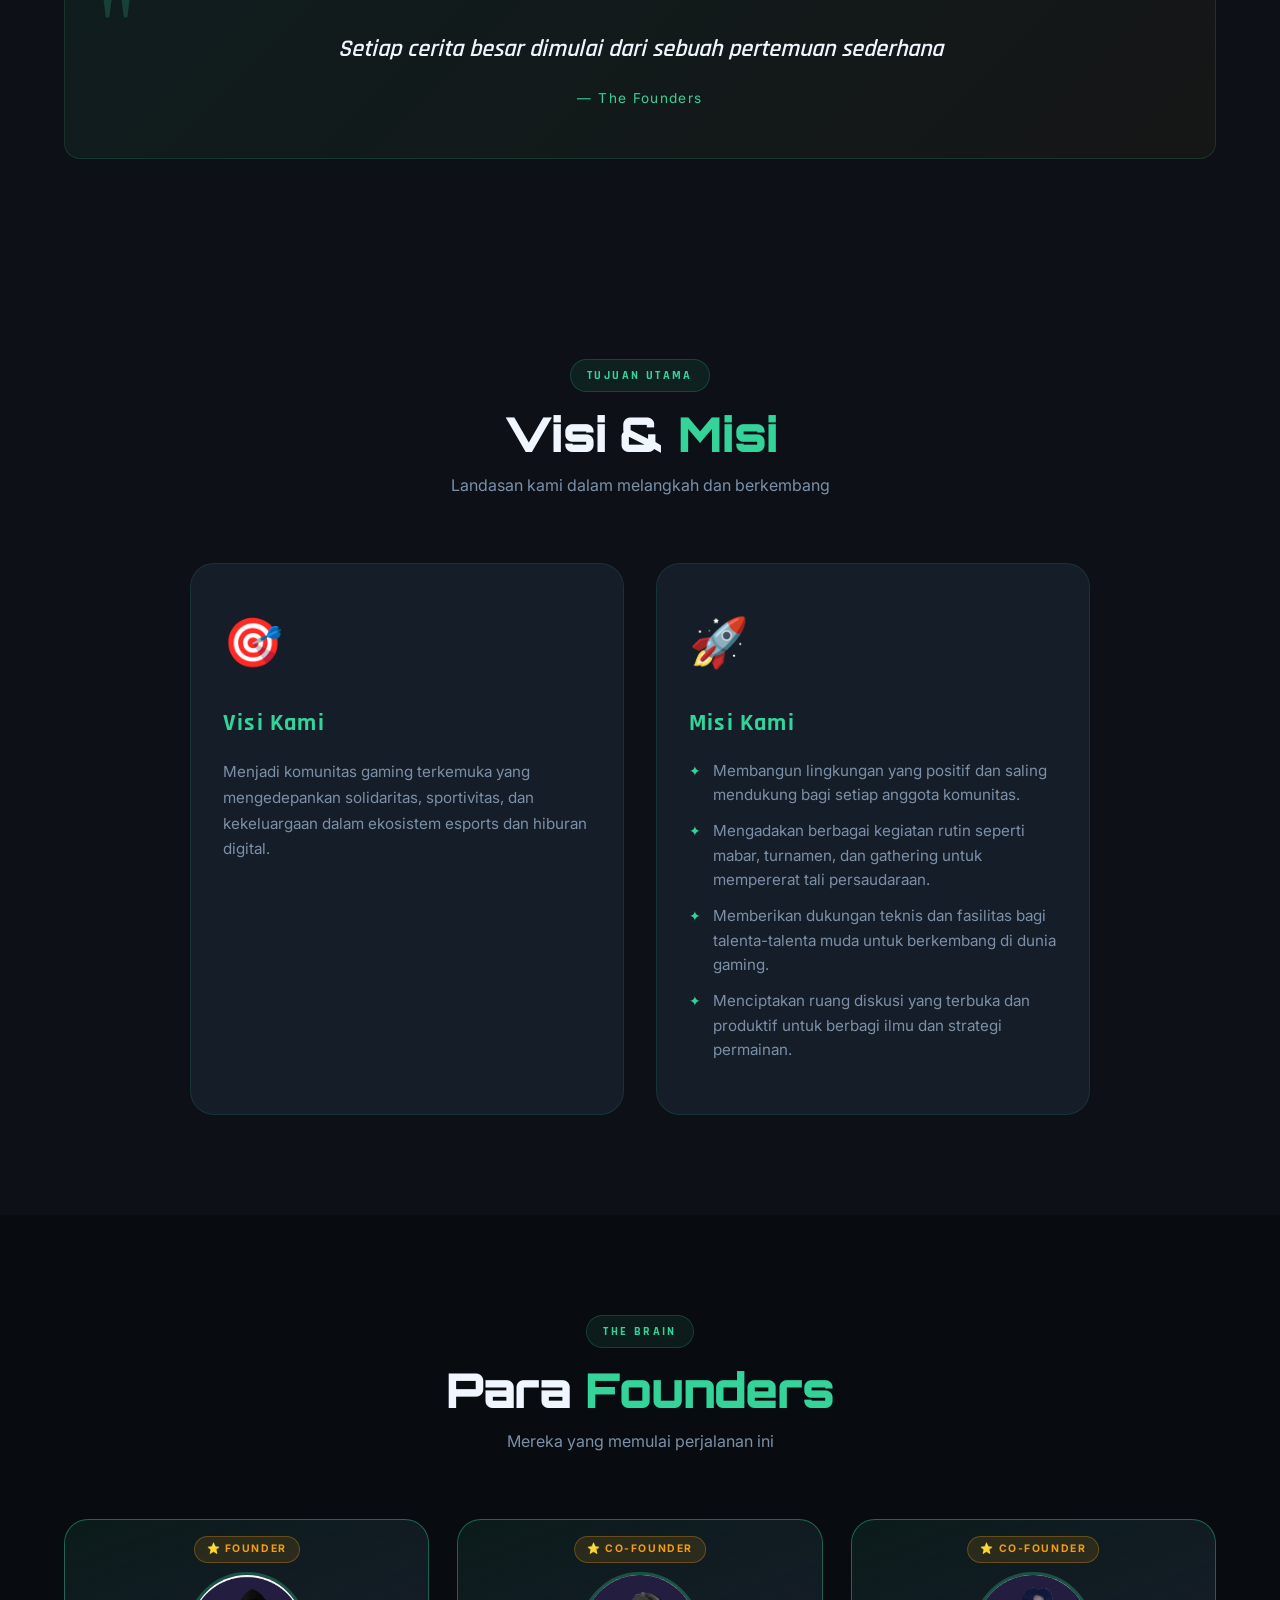
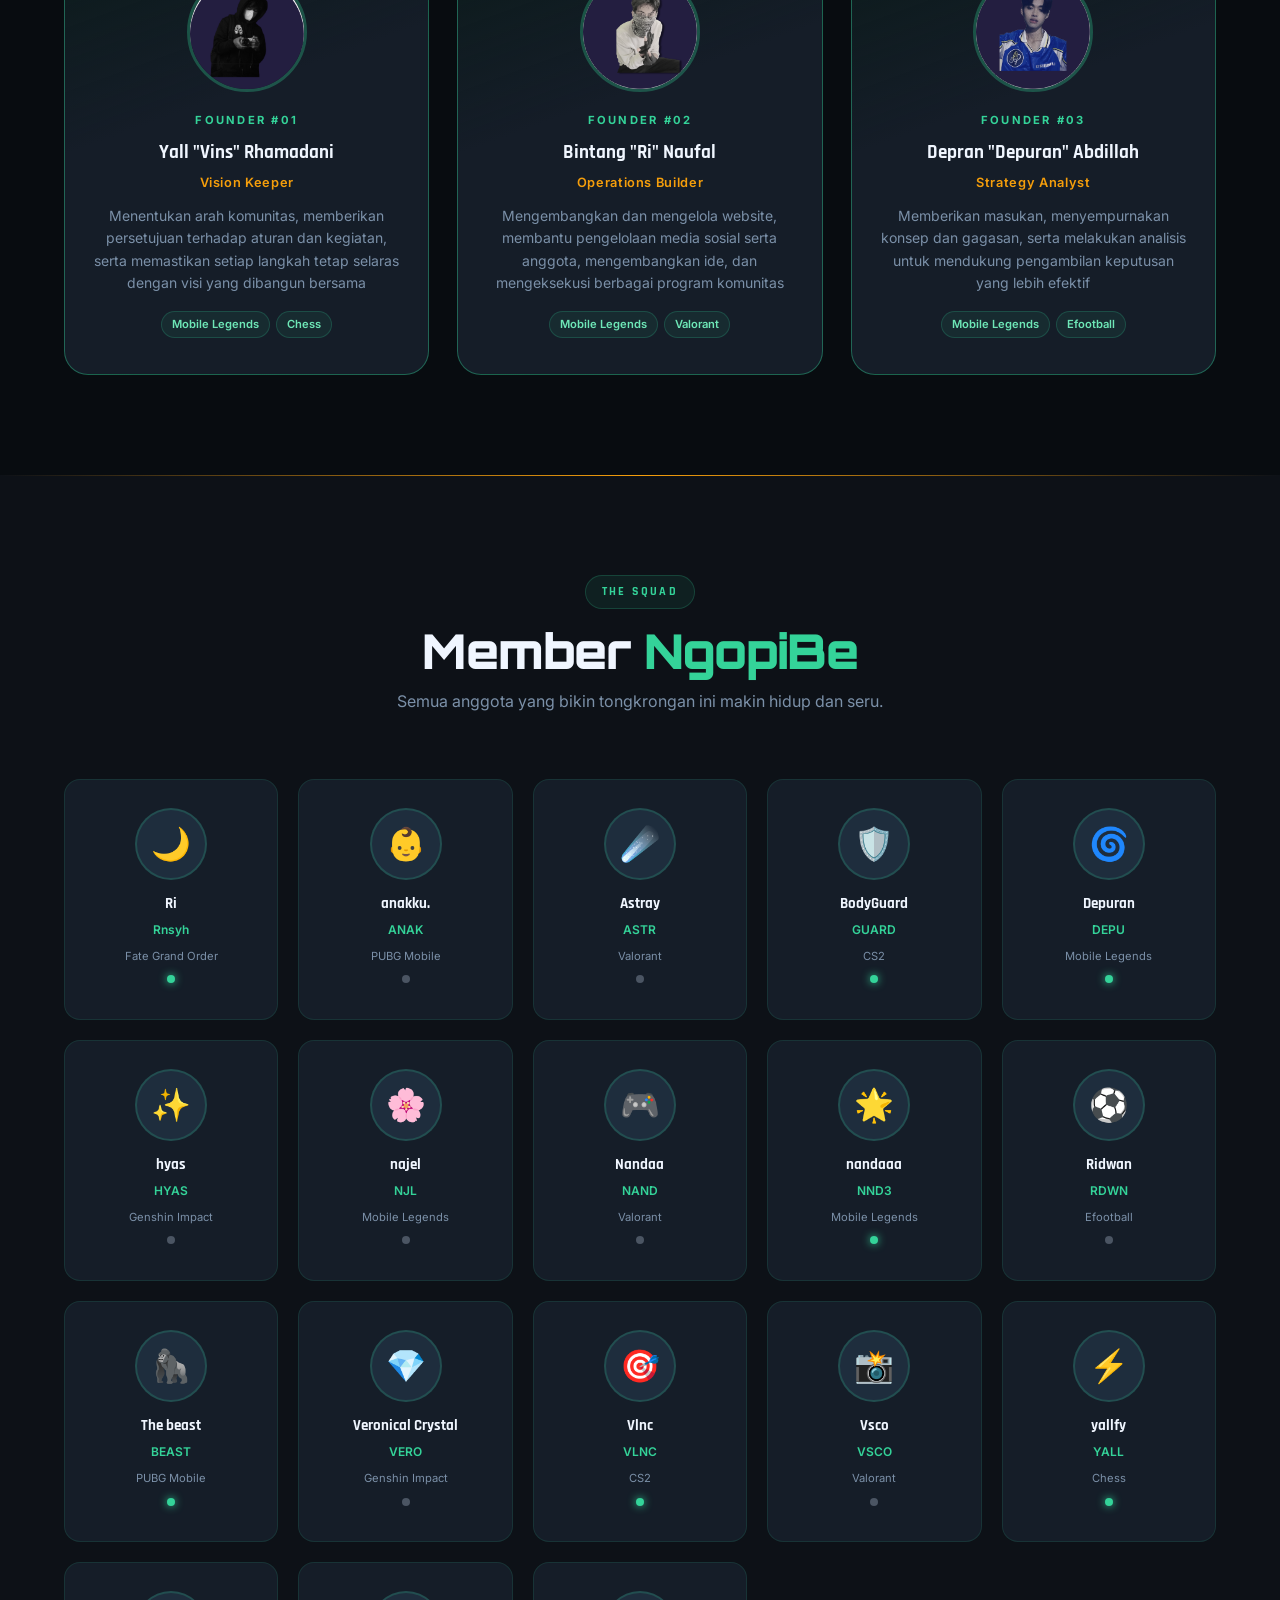
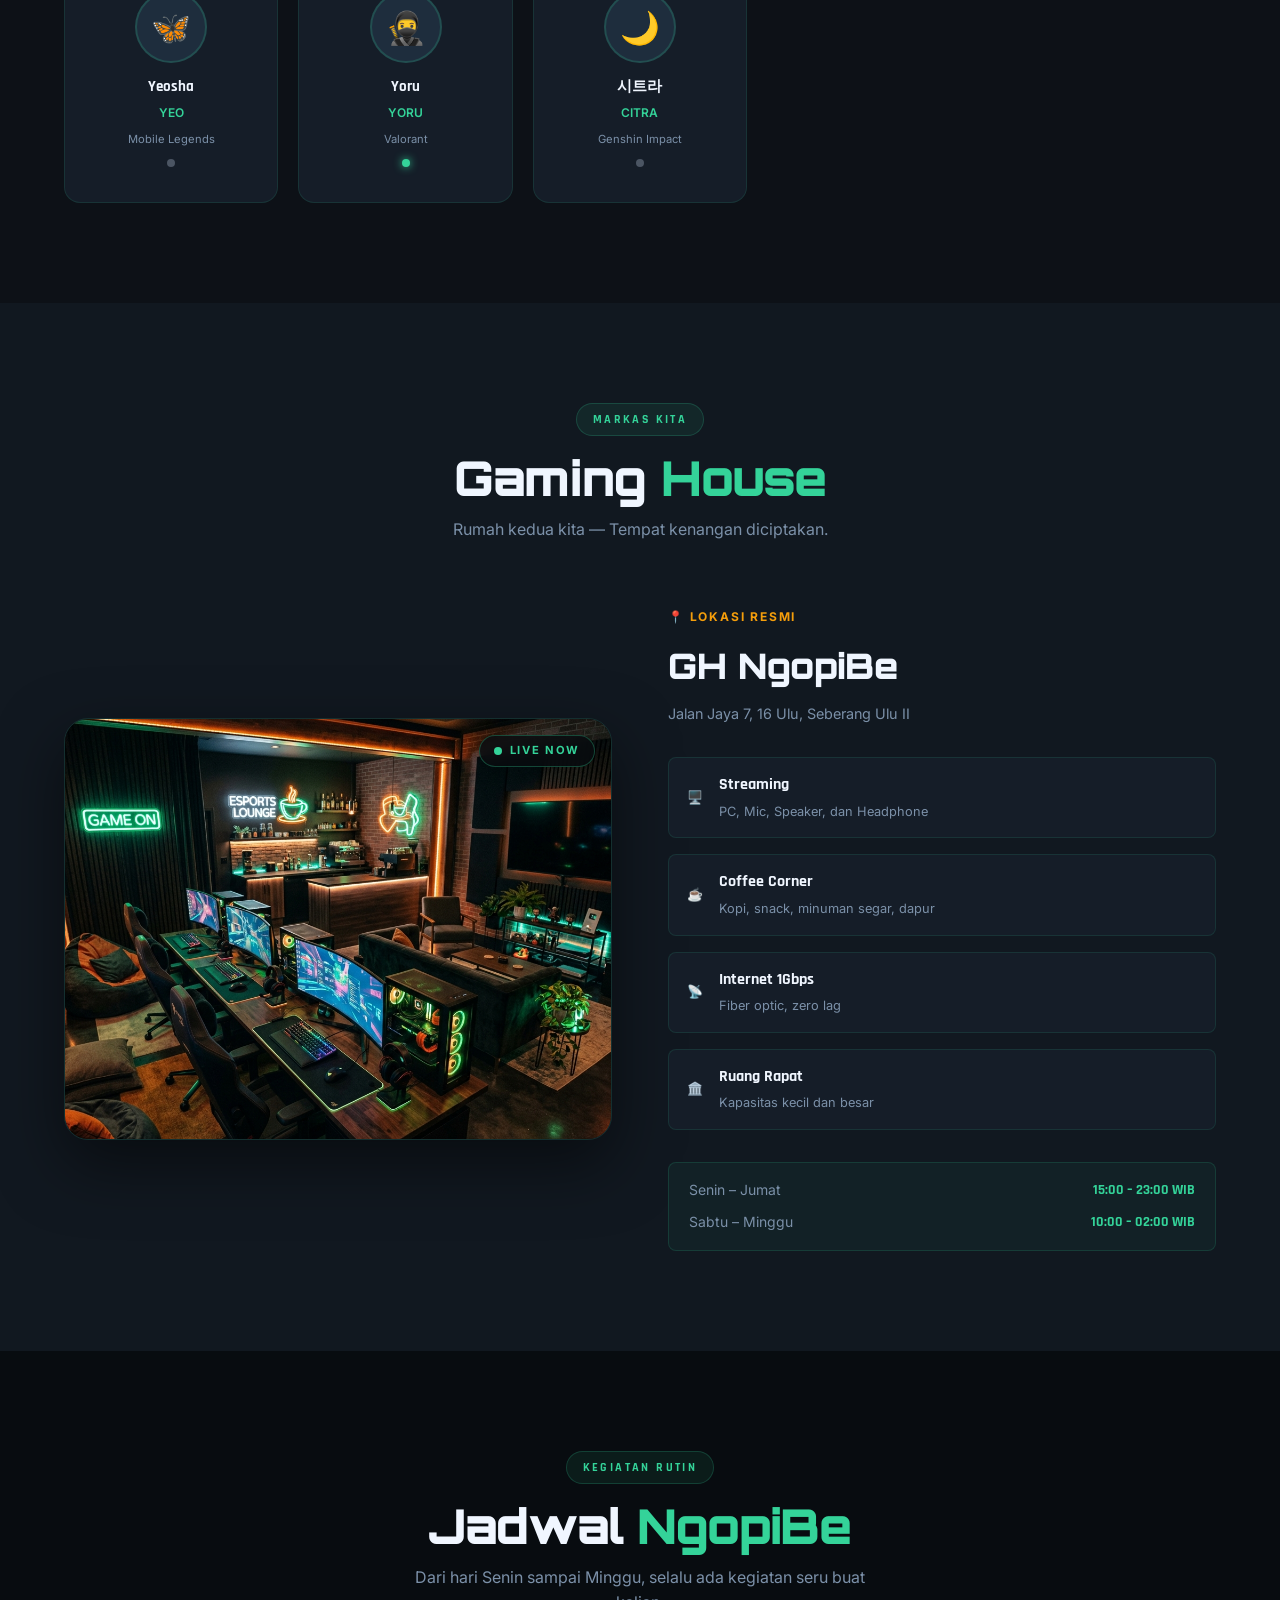
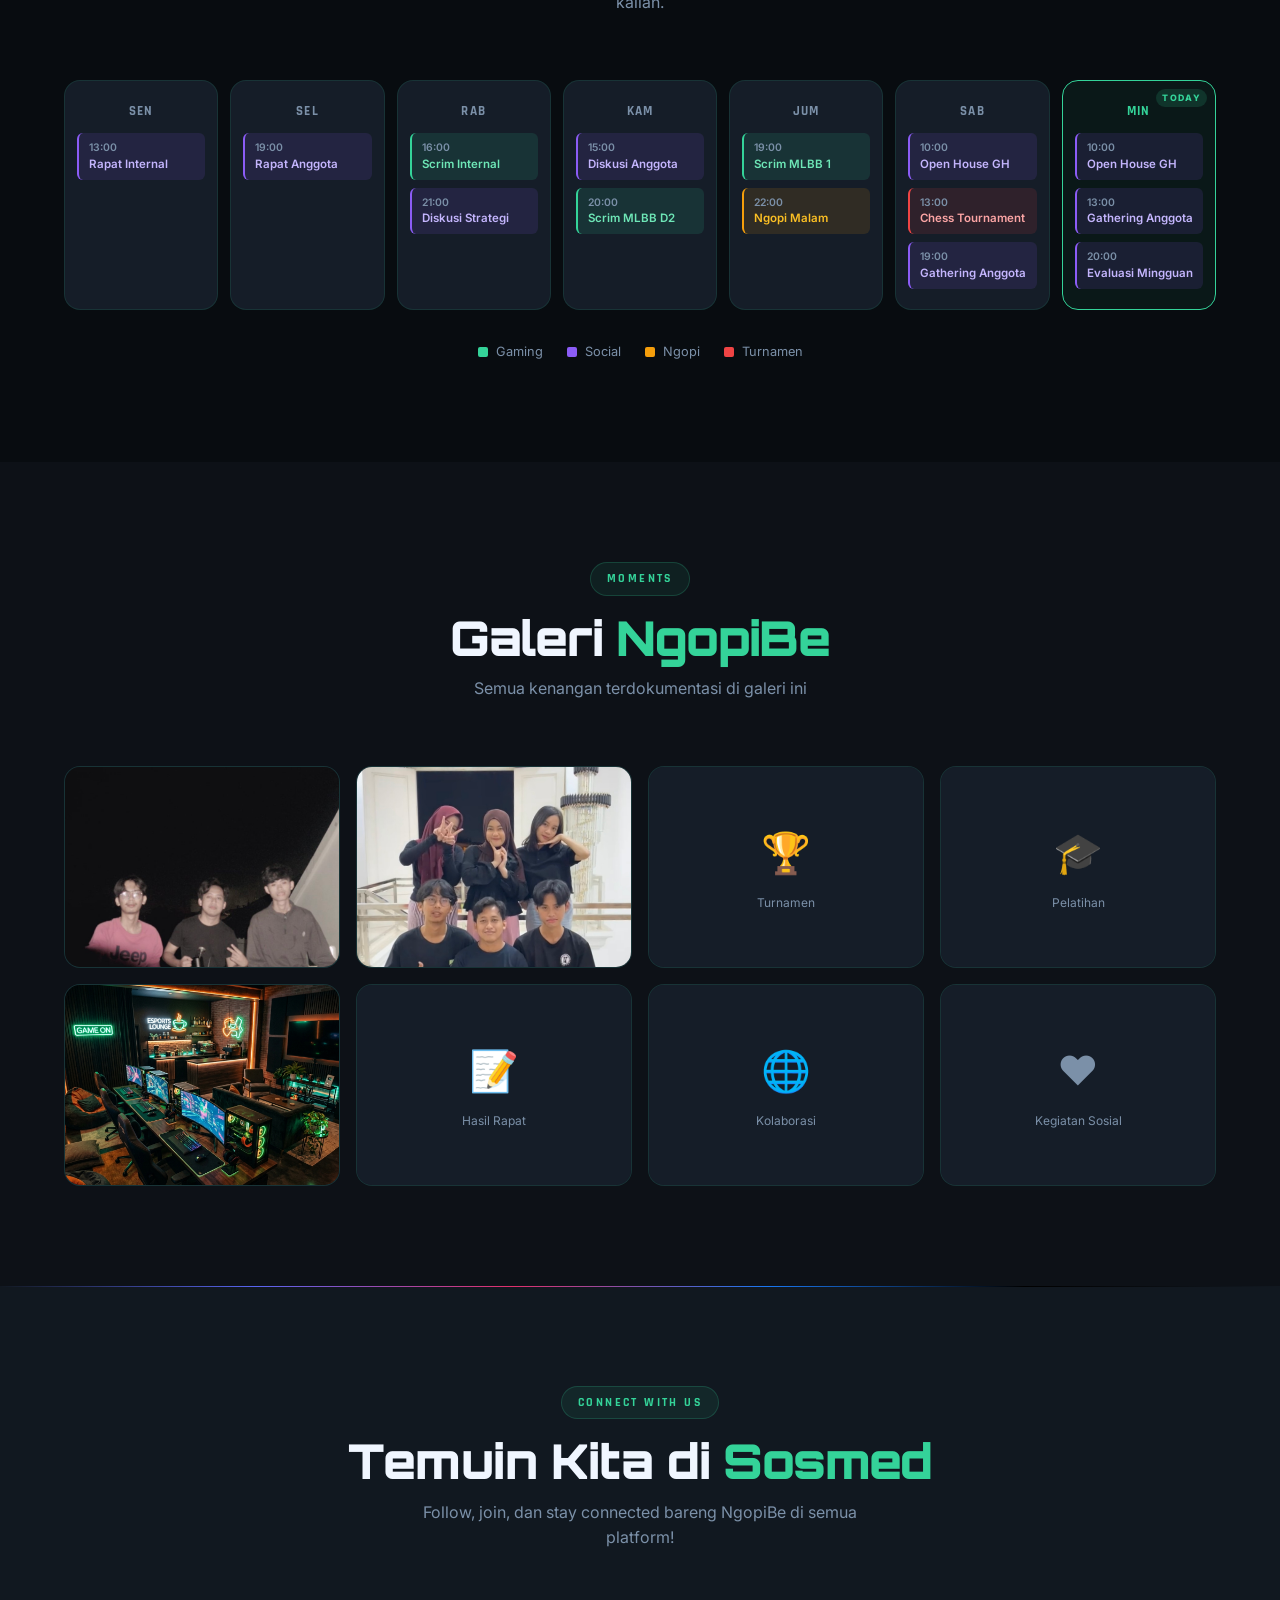
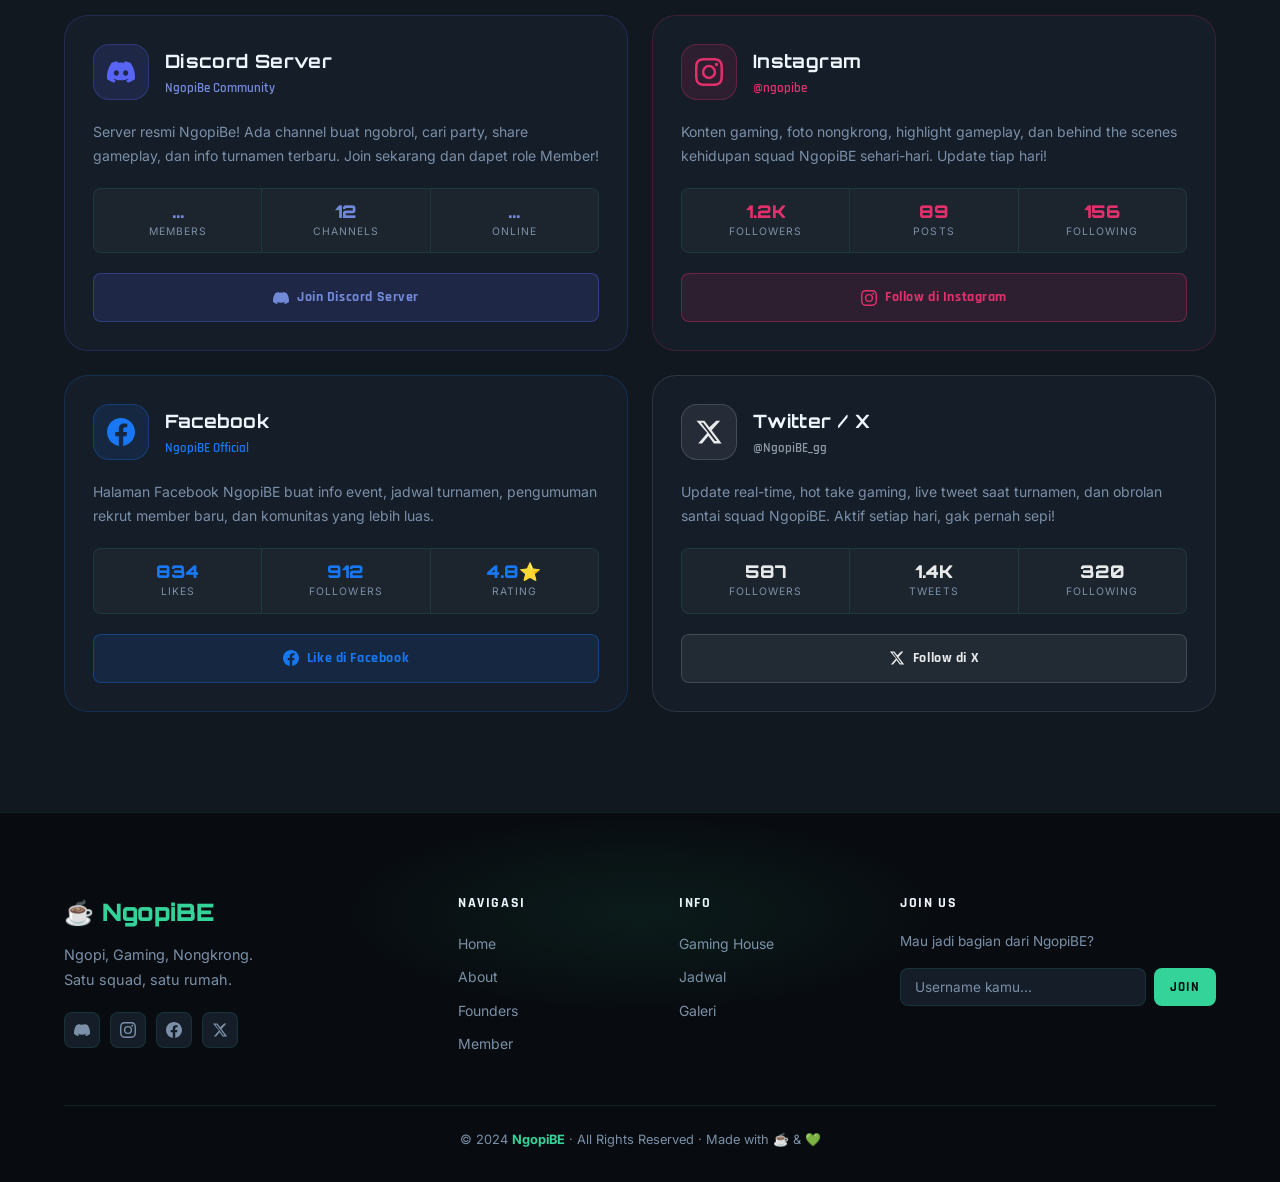
==== commit 612012c3: "feat: Add Visi Misi section with dynamic JSON rendering" ====
--- a/index.html
+++ b/index.html
@@ -35,6 +35,7 @@
       <ul class="nav-links" id="nav-links-list">
         <li><a href="#home" class="nav-link active" id="nav-home">Home</a></li>
         <li><a href="#about" class="nav-link" id="nav-about">About</a></li>
+        <li><a href="#visimisi" class="nav-link" id="nav-visimisi">Visi Misi</a></li>
         <li><a href="#founders" class="nav-link" id="nav-founders">Founders</a></li>
         <li><a href="#members" class="nav-link" id="nav-members">Member</a></li>
         <li><a href="#gaming-house" class="nav-link" id="nav-gh">Gaming House</a></li>
@@ -248,6 +249,35 @@
         <blockquote>Setiap cerita besar dimulai dari sebuah pertemuan sederhana
         </blockquote>
         <cite>— The Founders</cite>
+      </div>
+    </div>
+  </section>
+
+  <!-- ── VISI MISI SECTION ── -->
+  <section id="visimisi" class="visimisi-section section-padding">
+    <div class="container">
+      <div class="section-header">
+        <span class="section-tag">Tujuan Utama</span>
+        <h2 class="section-title" id="visimisi-title">Visi & <span class="accent">Misi</span></h2>
+        <p class="section-desc">Landasan kami dalam melangkah dan berkembang</p>
+      </div>
+      
+      <div class="visimisi-container">
+        <!-- Visi Box -->
+        <div class="visimisi-box visi-box">
+          <div class="visimisi-icon">🎯</div>
+          <h3>Visi Kami</h3>
+          <p id="visi-content">Memuat visi...</p>
+        </div>
+        
+        <!-- Misi Box -->
+        <div class="visimisi-box misi-box">
+          <div class="visimisi-icon">🚀</div>
+          <h3>Misi Kami</h3>
+          <ul id="misi-list" class="misi-list">
+            <li>Memuat misi...</li>
+          </ul>
+        </div>
       </div>
     </div>
   </section>
--- a/assets/css/style.css
+++ b/assets/css/style.css
@@ -698,6 +698,82 @@
 cite { color: var(--clr-green); font-size: 0.85rem; font-style: normal; letter-spacing: 0.1em; }
 
 /* ══════════════════════════════════════════════
+   VISI MISI
+══════════════════════════════════════════════ */
+.visimisi-section { background: var(--clr-bg2); }
+.visimisi-container {
+  display: grid;
+  grid-template-columns: 1fr;
+  gap: 32px;
+  max-width: 900px;
+  margin: 0 auto;
+}
+@media (min-width: 768px) {
+  .visimisi-container { grid-template-columns: 1fr 1fr; }
+}
+.visimisi-box {
+  background: var(--clr-panel);
+  border: 1px solid var(--clr-border);
+  border-radius: var(--radius-lg);
+  padding: 40px 32px;
+  transition: var(--transition);
+  position: relative;
+  overflow: hidden;
+}
+.visimisi-box::before {
+  content: '';
+  position: absolute;
+  inset: 0;
+  background: linear-gradient(135deg, rgba(52,211,153,0.05) 0%, transparent 60%);
+  opacity: 0;
+  transition: var(--transition);
+}
+.visimisi-box:hover {
+  transform: translateY(-8px);
+  border-color: rgba(52,211,153,0.3);
+  box-shadow: var(--shadow-glow);
+}
+.visimisi-box:hover::before { opacity: 1; }
+.visimisi-icon {
+  font-size: 3rem;
+  margin-bottom: 24px;
+}
+.visimisi-box h3 {
+  font-family: var(--font-display);
+  font-size: 1.5rem;
+  color: var(--clr-green);
+  margin-bottom: 16px;
+  font-weight: 700;
+  letter-spacing: 0.05em;
+}
+.visimisi-box p {
+  color: var(--clr-muted);
+  line-height: 1.7;
+  font-size: 0.95rem;
+}
+.misi-list {
+  list-style: none;
+  padding: 0;
+  margin: 0;
+}
+.misi-list li {
+  color: var(--clr-muted);
+  line-height: 1.6;
+  font-size: 0.95rem;
+  margin-bottom: 12px;
+  position: relative;
+  padding-left: 24px;
+}
+.misi-list li::before {
+  content: '✦';
+  position: absolute;
+  left: 0;
+  top: 0;
+  color: var(--clr-green);
+  font-size: 0.9rem;
+}
+
+/* ══════════════════════════════════════════════
    FOUNDERS
 ══════════════════════════════════════════════ */
 .founders-section { background: var(--clr-bg); }
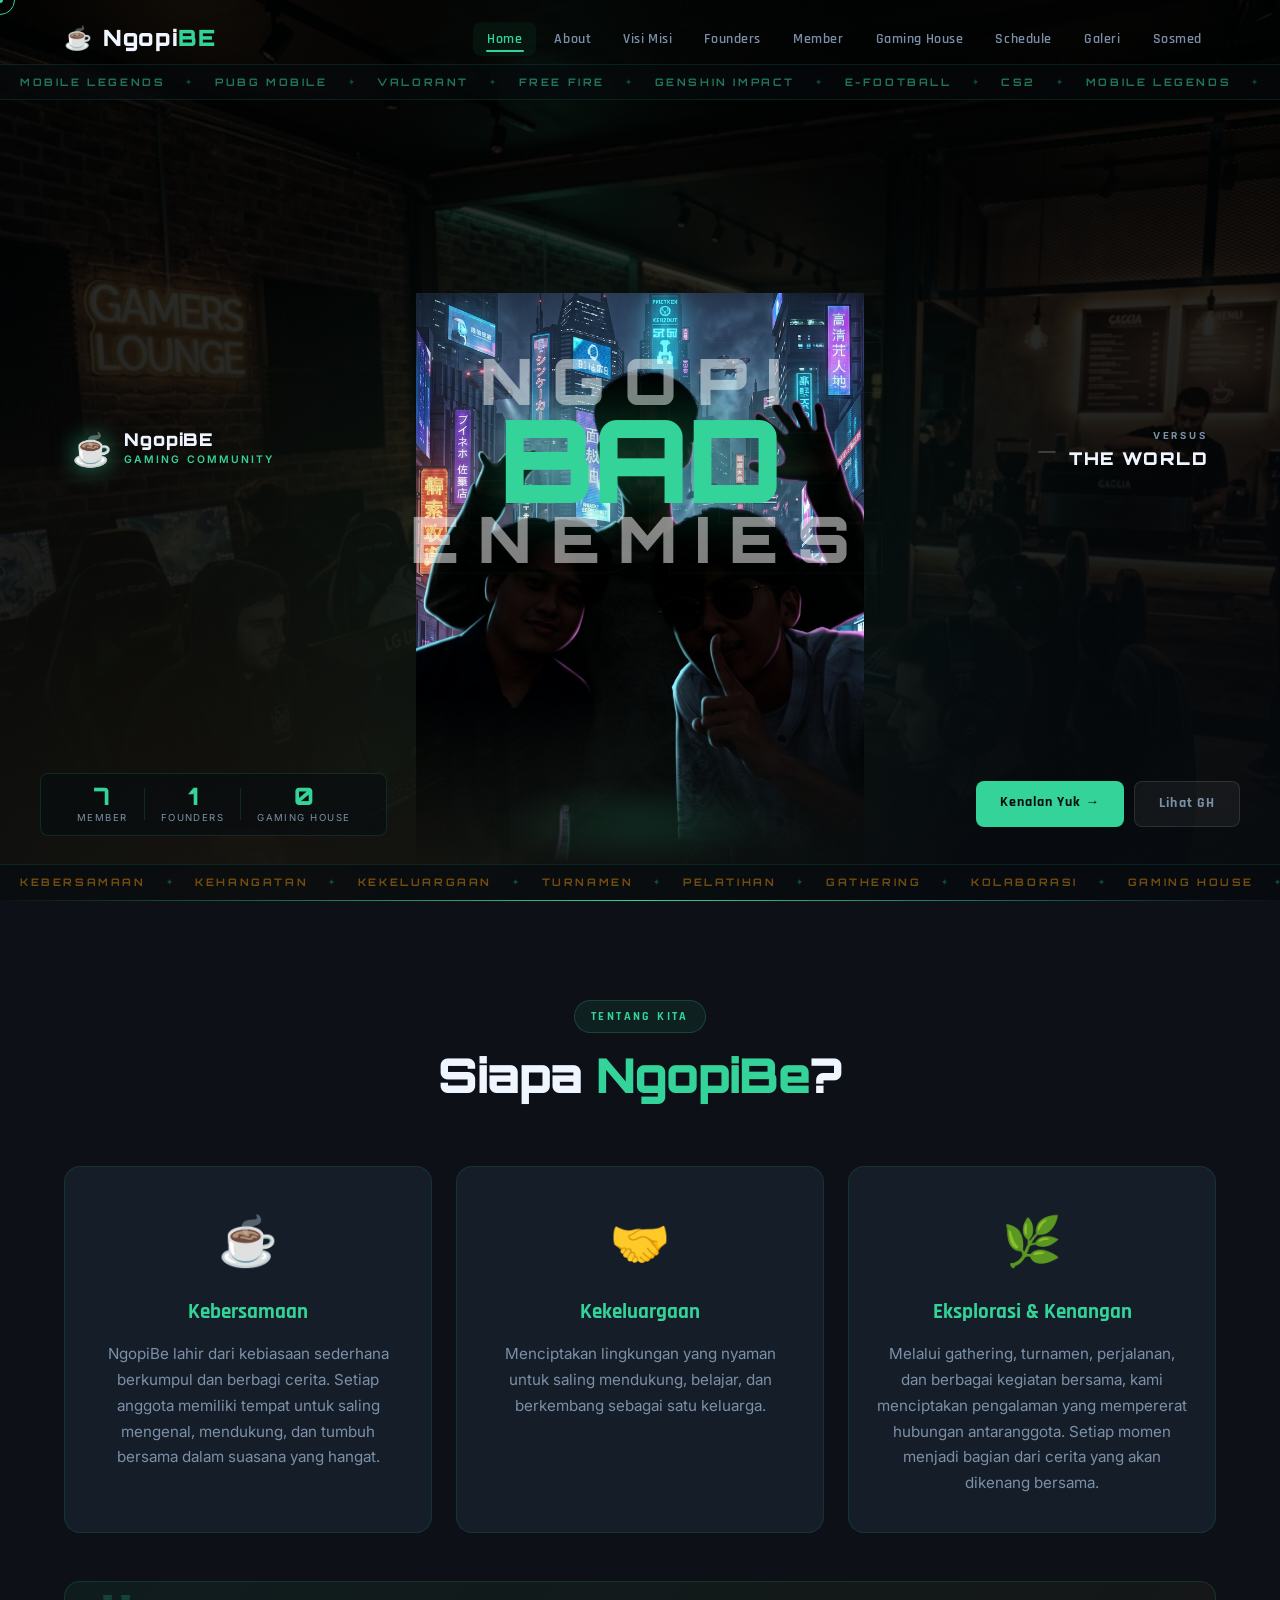
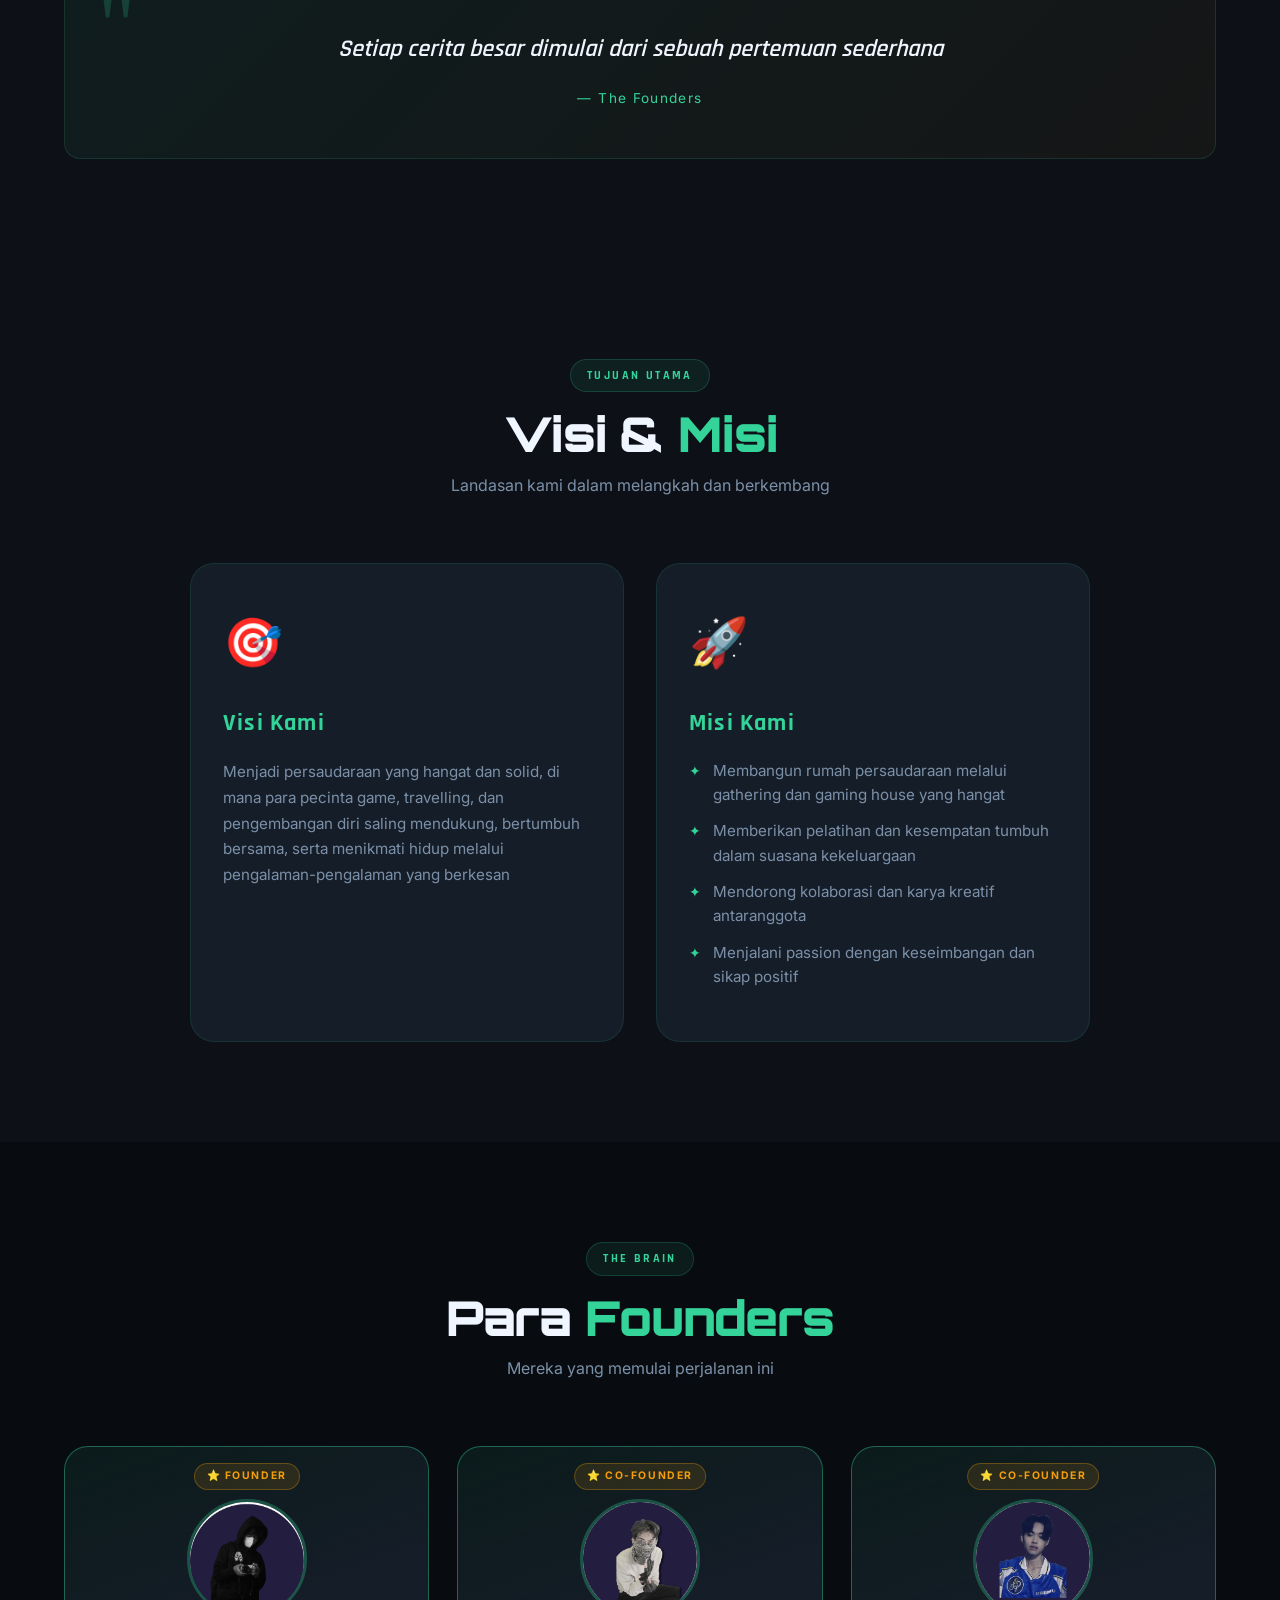
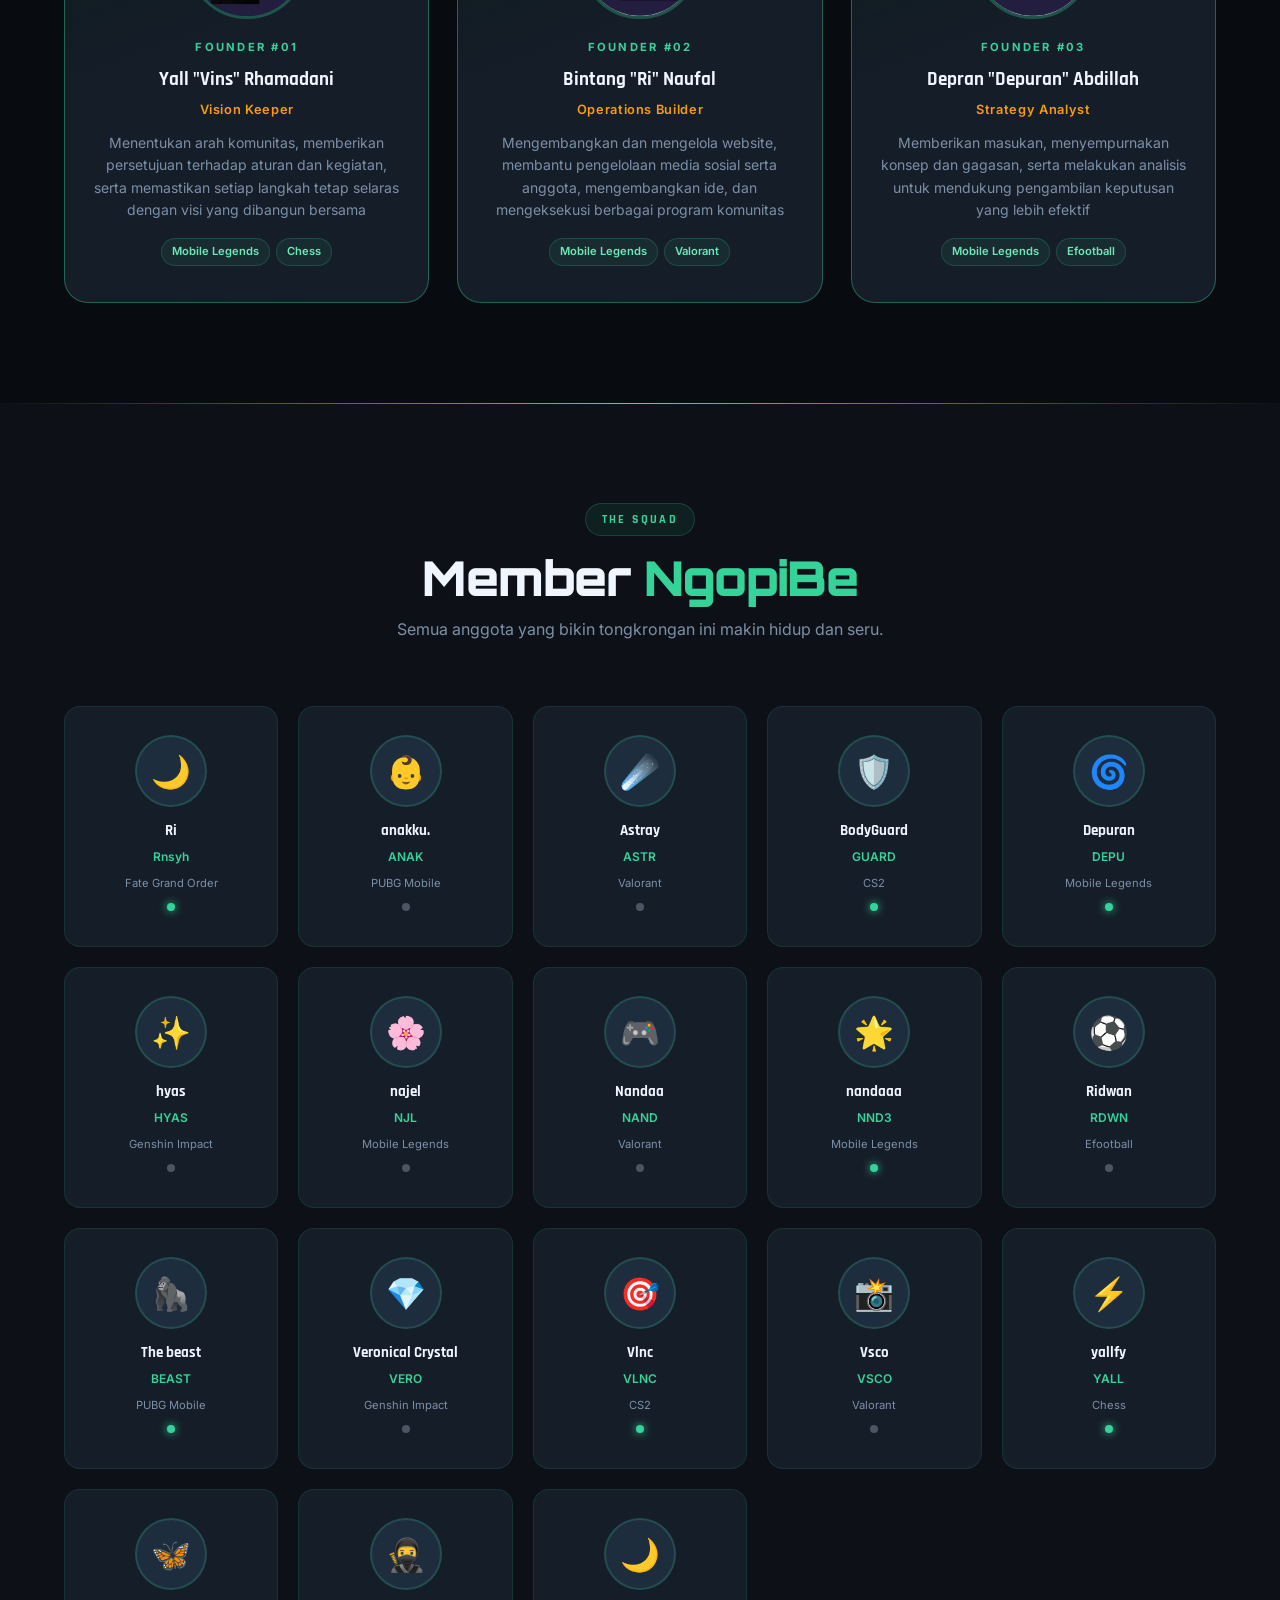
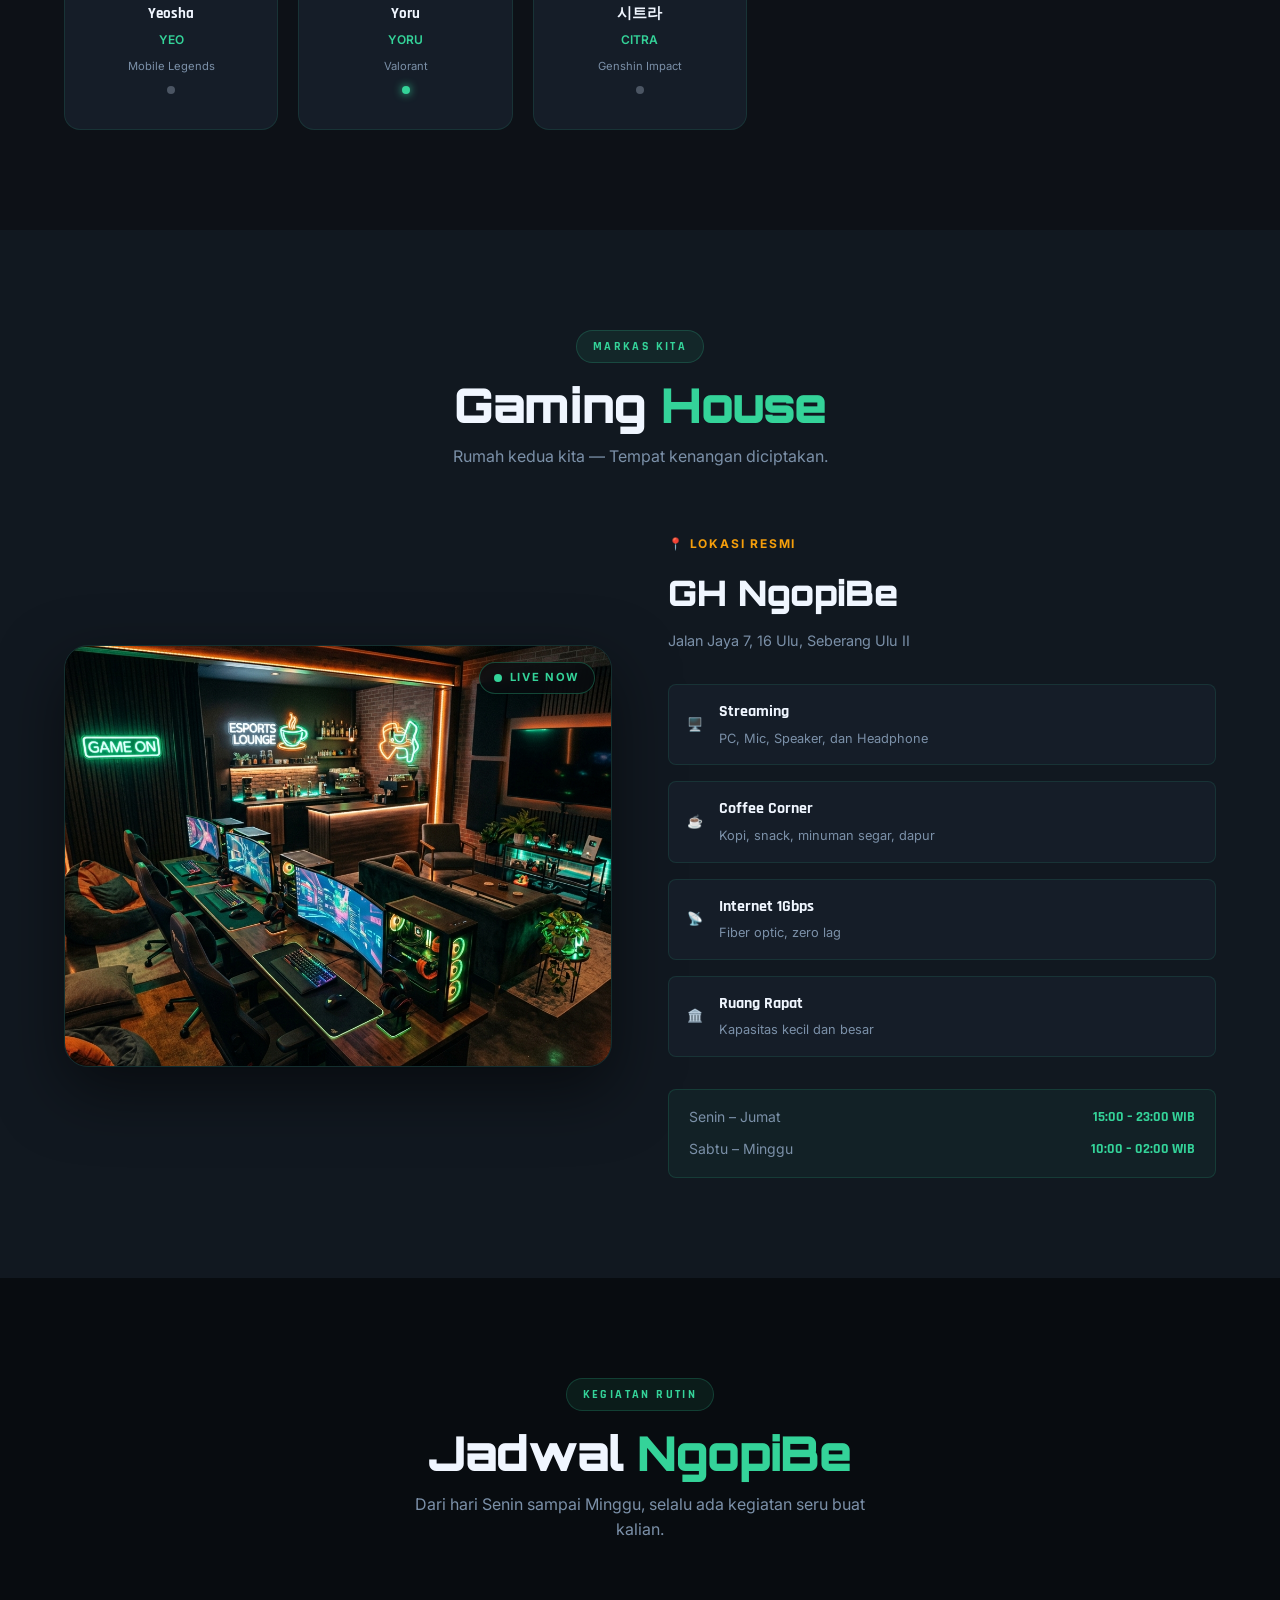
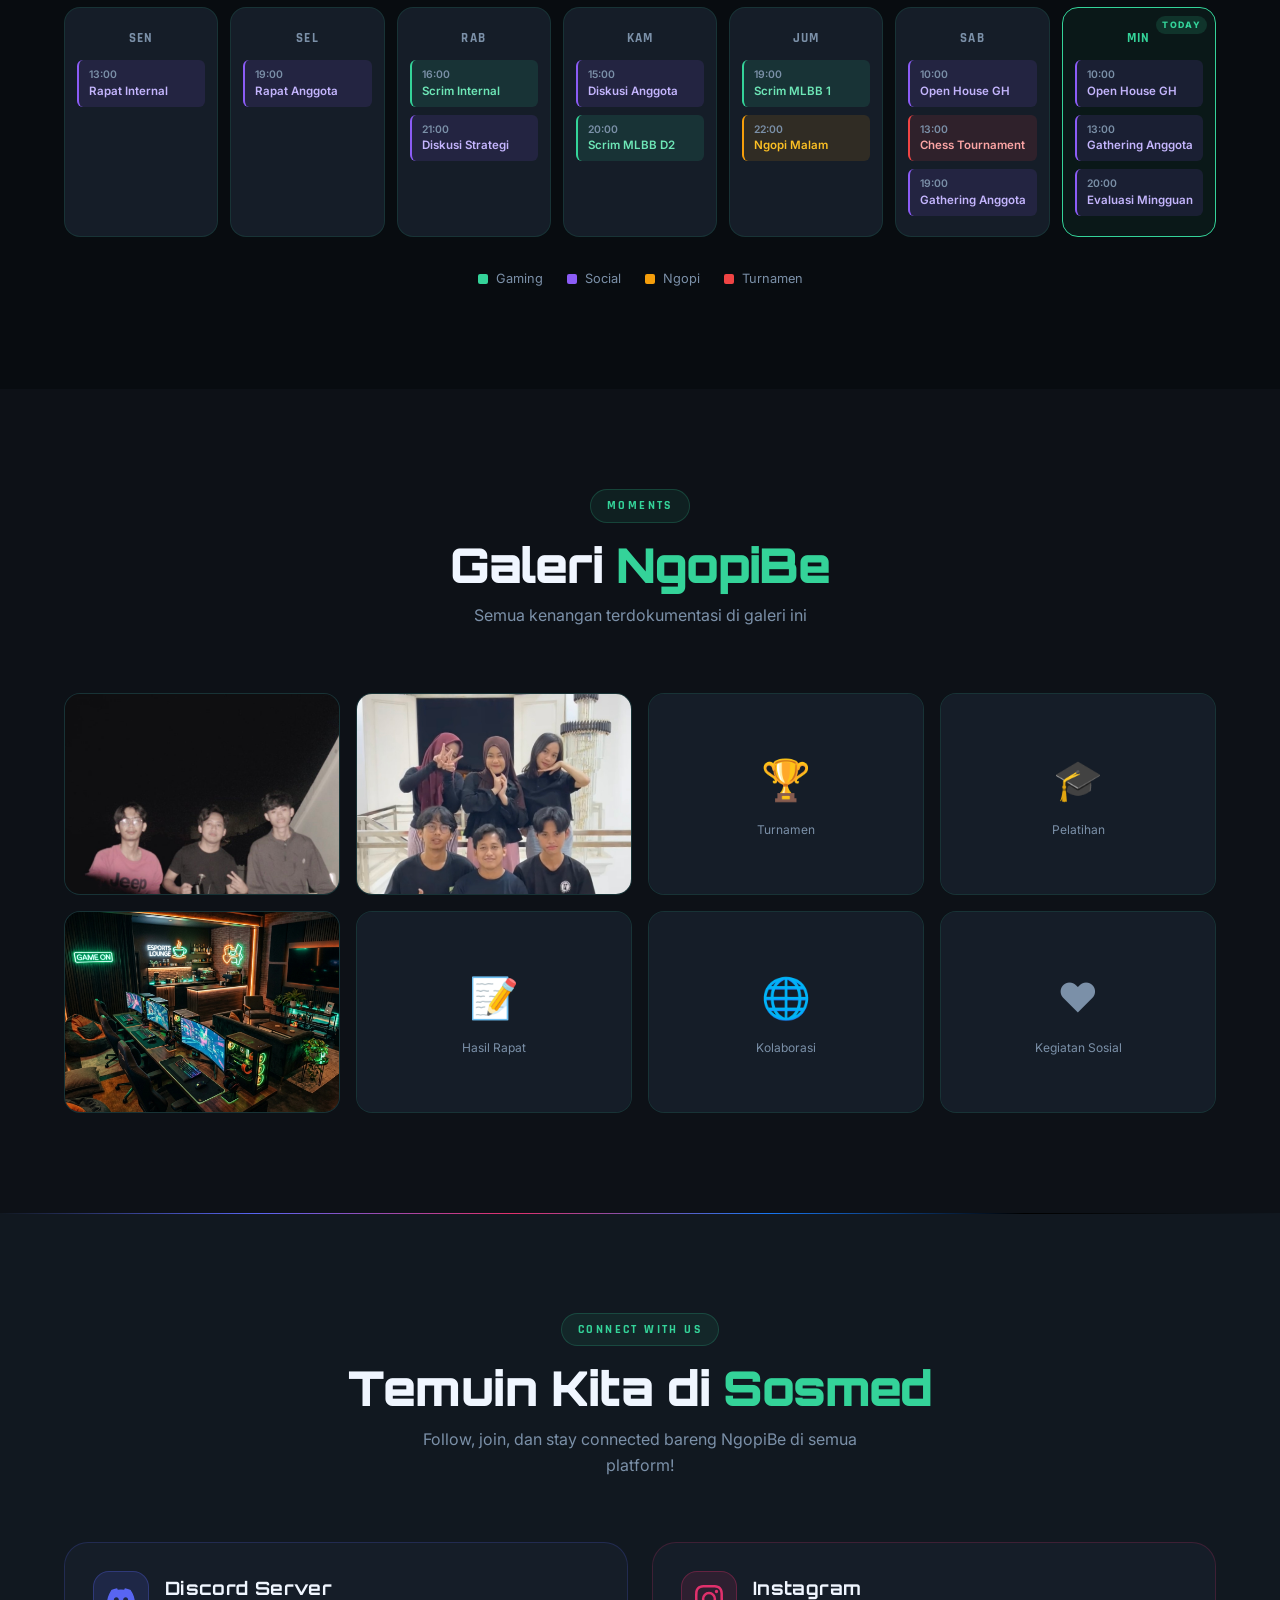
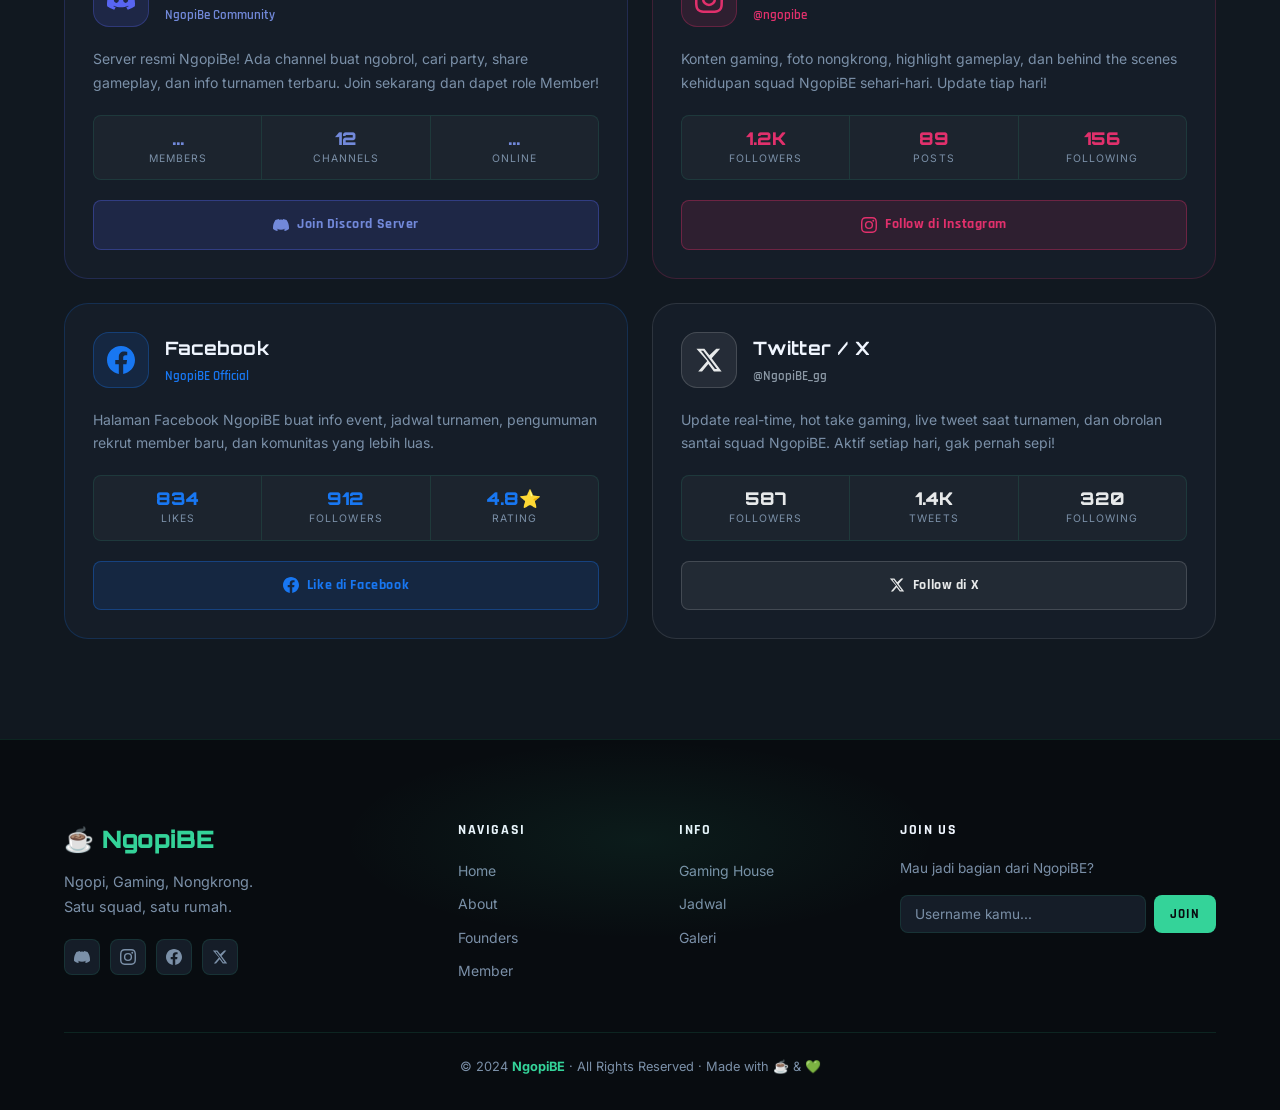
==== commit 0d6bf7d8: "Update text in index.html" ====
--- a/index.html
+++ b/index.html
@@ -66,7 +66,7 @@
         <span>GENSHIN IMPACT</span><span class="ticker-dot">✦</span>
         <span>E-FOOTBALL</span><span class="ticker-dot">✦</span>
         <span>CS2</span><span class="ticker-dot">✦</span>
-        
+
         <span>MOBILE LEGENDS</span><span class="ticker-dot">✦</span>
         <span>PUBG MOBILE</span><span class="ticker-dot">✦</span>
         <span>VALORANT</span><span class="ticker-dot">✦</span>
@@ -229,18 +229,21 @@
         <div class="about-card" id="about-card-1">
           <div class="about-icon">☕</div>
           <h3>Kebersamaan</h3>
-          <p>NgopiBe lahir dari kebiasaan sederhana berkumpul dan berbagi cerita. Setiap anggota memiliki tempat untuk saling mengenal, 
+          <p>NgopiBe lahir dari kebiasaan sederhana berkumpul dan berbagi cerita. Setiap anggota memiliki tempat untuk
+            saling mengenal,
             mendukung, dan tumbuh bersama dalam suasana yang hangat.</p>
         </div>
         <div class="about-card" id="about-card-2">
           <div class="about-icon">🤝</div>
           <h3>Kekeluargaan</h3>
-          <p>Menciptakan lingkungan yang nyaman untuk saling mendukung, belajar, dan berkembang sebagai satu keluarga.</p>
+          <p>Menciptakan lingkungan yang nyaman untuk saling mendukung, belajar, dan berkembang sebagai satu keluarga.
+          </p>
         </div>
         <div class="about-card" id="about-card-3">
           <div class="about-icon">🌿</div>
           <h3>Eksplorasi & Kenangan</h3>
-          <p>Melalui gathering, turnamen, perjalanan, dan berbagai kegiatan bersama, kami menciptakan pengalaman yang mempererat 
+          <p>Melalui gathering, turnamen, perjalanan, dan berbagai kegiatan bersama, kami menciptakan pengalaman yang
+            mempererat
             hubungan antaranggota. Setiap momen menjadi bagian dari cerita yang akan dikenang bersama.</p>
         </div>
       </div>
@@ -261,7 +264,7 @@
         <h2 class="section-title" id="visimisi-title">Visi & <span class="accent">Misi</span></h2>
         <p class="section-desc">Landasan kami dalam melangkah dan berkembang</p>
       </div>
-      
+
       <div class="visimisi-container">
         <!-- Visi Box -->
         <div class="visimisi-box visi-box">
@@ -269,7 +272,7 @@
           <h3>Visi Kami</h3>
           <p id="visi-content">Memuat visi...</p>
         </div>
-        
+
         <!-- Misi Box -->
         <div class="visimisi-box misi-box">
           <div class="visimisi-icon">🚀</div>
@@ -302,7 +305,8 @@
             <div class="founder-rank">Founder #01</div>
             <h3 class="founder-name">Yall "Vins" Rhamadani</h3>
             <p class="founder-role">Vision Keeper</p>
-            <p class="founder-bio">Menentukan arah komunitas, memberikan persetujuan terhadap aturan dan kegiatan, serta memastikan setiap 
+            <p class="founder-bio">Menentukan arah komunitas, memberikan persetujuan terhadap aturan dan kegiatan, serta
+              memastikan setiap
               langkah tetap selaras dengan visi yang dibangun bersama</p>
             <div class="founder-games">
               <span class="game-tag">Mobile Legends</span>
@@ -321,7 +325,8 @@
             <div class="founder-rank">Founder #02</div>
             <h3 class="founder-name">Bintang "Ri" Naufal</h3>
             <p class="founder-role">Operations Builder</p>
-            <p class="founder-bio">Mengembangkan dan mengelola website, membantu pengelolaan media sosial serta anggota, mengembangkan ide,
+            <p class="founder-bio">Mengembangkan dan mengelola website, membantu pengelolaan media sosial serta anggota,
+              mengembangkan ide,
               dan mengeksekusi berbagai program komunitas</p>
             <div class="founder-games">
               <span class="game-tag">Mobile Legends</span>
@@ -710,4 +715,4 @@
   </script>
 </body>
 
-</html>
+</html>
--- a/assets/css/style.css
+++ b/assets/css/style.css
@@ -553,7 +553,7 @@
 /* ── BOTTOM BAR ── */
 .hero-bottom-bar {
   position: absolute;
-  bottom: 36px;
+  bottom: 64px;
   left: 0; right: 0;
   z-index: 7;
   display: flex;
@@ -1688,7 +1688,7 @@
   .hmt-line { font-size: 3.2rem; }
   .hmt-top, .hmt-bottom { font-size: 1.4rem; }
   .hero-char-wrap { width: 240px; bottom: 190px; }
-  .hero-bottom-bar { flex-direction: column; gap: 12px; bottom: 20px; padding: 0 16px; }
+  .hero-bottom-bar { flex-direction: column; gap: 12px; bottom: 52px; padding: 0 16px; }
   .hbb-left { flex-wrap: wrap; justify-content: center; padding: 12px; gap: 12px; width: 100%; border-radius: var(--radius-md); }
   .hbb-stat { padding: 0 8px; }
   .hbb-divider { display: none; }
@@ -1718,3 +1718,81 @@
   .schedule-week { grid-template-columns: 1fr; }
   .members-grid { grid-template-columns: repeat(2, 1fr); }
 }
+
+/* ══════════════════════════════════════════════
+   15. CUSTOM CURSOR
+══════════════════════════════════════════════ */
+.cursor-dot,
+.cursor-follower {
+  display: none;
+}
+
+@media (pointer: fine) {
+  body.has-custom-cursor {
+    cursor: none;
+  }
+  body.has-custom-cursor a,
+  body.has-custom-cursor button,
+  body.has-custom-cursor .gallery-item,
+  body.has-custom-cursor .founder-card {
+    cursor: none;
+  }
+  .cursor-dot {
+    position: fixed;
+    top: 0; left: 0;
+    width: 6px; height: 6px;
+    background-color: var(--clr-green);
+    border-radius: 50%;
+    pointer-events: none;
+    z-index: 99999;
+    transform: translate(-50%, -50%);
+    transition: width 0.2s, height 0.2s, opacity 0.2s;
+  }
+  .cursor-follower {
+    position: fixed;
+    top: 0; left: 0;
+    width: 32px; height: 32px;
+    border: 1.5px solid rgba(52,211,153, 0.6);
+    border-radius: 50%;
+    pointer-events: none;
+    z-index: 99998;
+    transform: translate(-50%, -50%);
+    transition: width 0.2s, height 0.2s, background-color 0.2s, border-color 0.2s;
+    will-change: transform;
+  }
+
+  /* Hover States */
+  .cursor-follower.hover-active {
+    width: 60px;
+    height: 60px;
+    background-color: rgba(52,211,153, 0.1);
+    border-color: rgba(52,211,153, 0.8);
+    backdrop-filter: blur(2px);
+  }
+  .cursor-dot.hover-active {
+    opacity: 0;
+  }
+}
+
+/* ══════════════════════════════════════════════
+   TOUCH RIPPLE (Mobile/Tablet)
+══════════════════════════════════════════════ */
+@media (pointer: coarse) {
+  .touch-ripple {
+    position: fixed;
+    pointer-events: none;
+    z-index: 99999;
+    border-radius: 50%;
+    transform: translate(-50%, -50%) scale(0);
+    width: 80px;
+    height: 80px;
+    background: radial-gradient(circle, rgba(52, 211, 153, 0.35) 0%, rgba(52, 211, 153, 0) 70%);
+    border: 1px solid rgba(52, 211, 153, 0.5);
+    animation: touchRipple 0.6s ease-out forwards;
+  }
+
+  @keyframes touchRipple {
+    0%   { transform: translate(-50%, -50%) scale(0); opacity: 1; }
+    100% { transform: translate(-50%, -50%) scale(1); opacity: 0; }
+  }
+}
